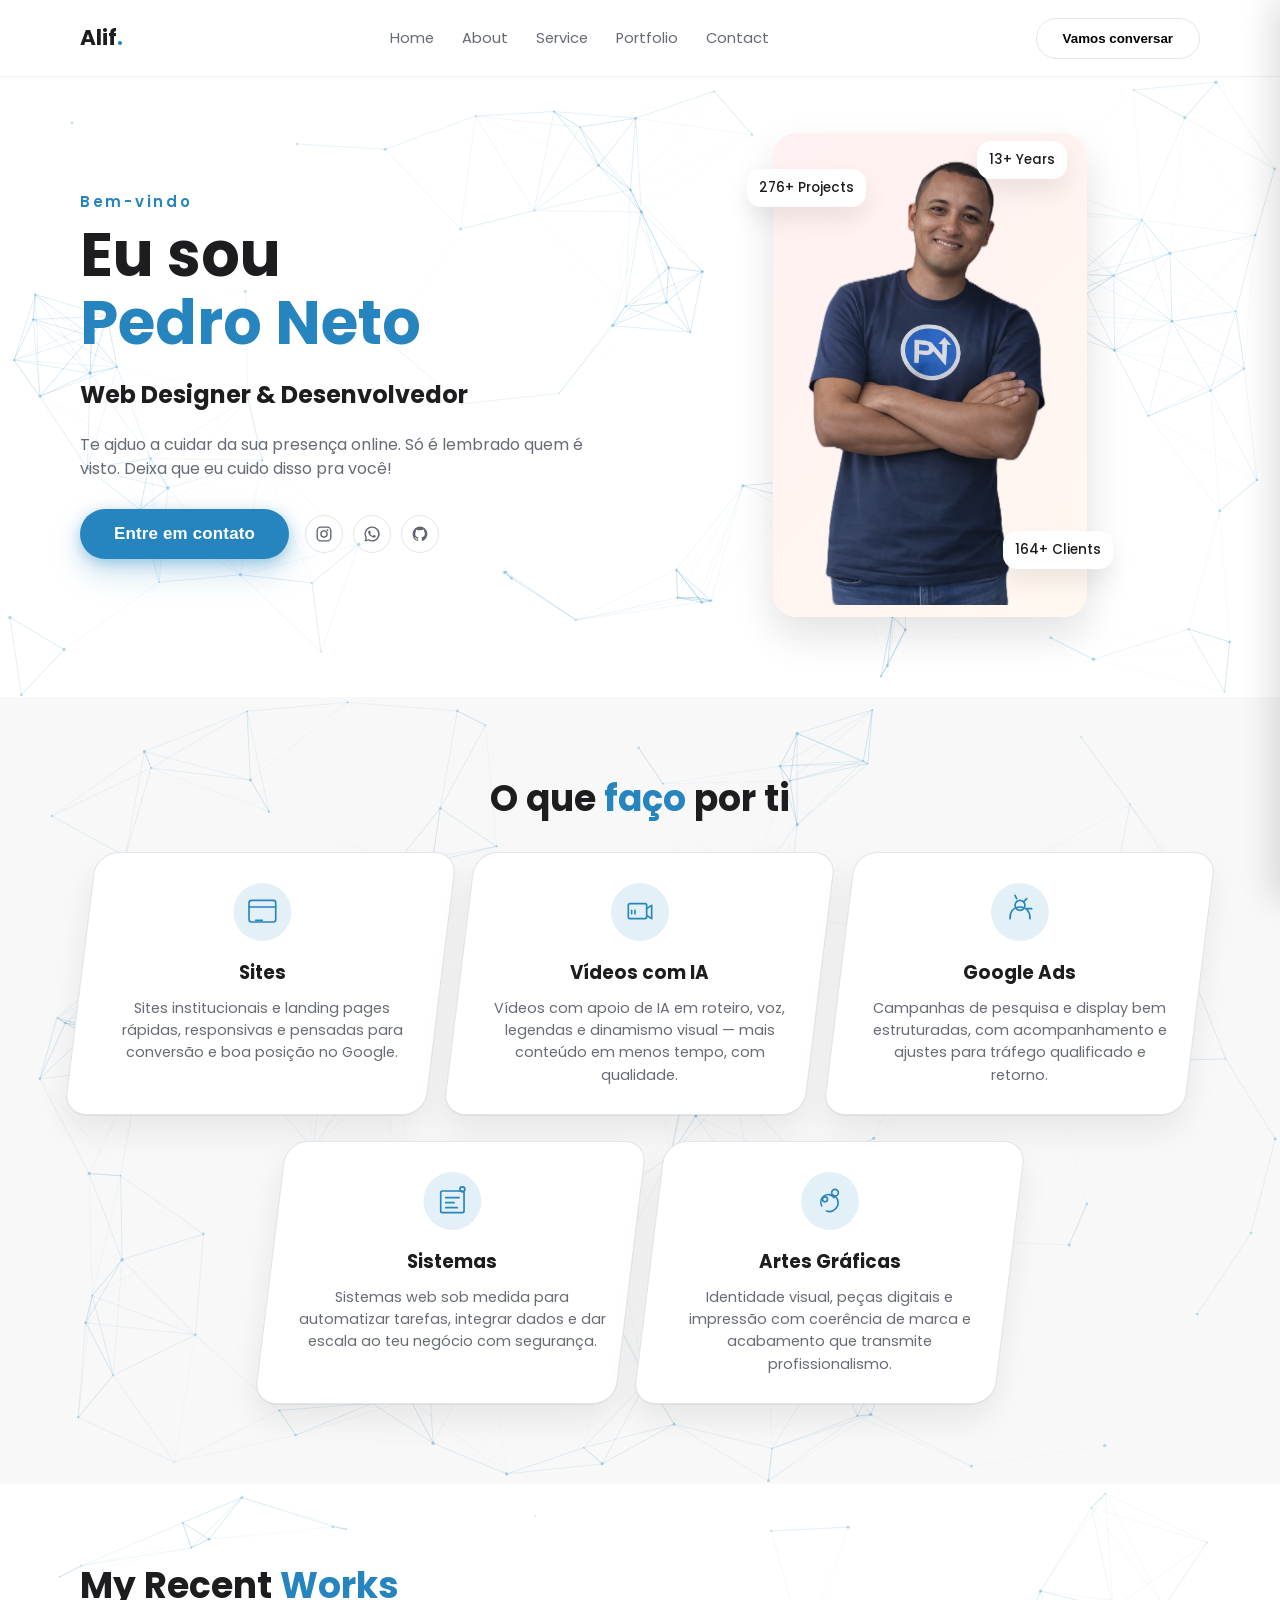
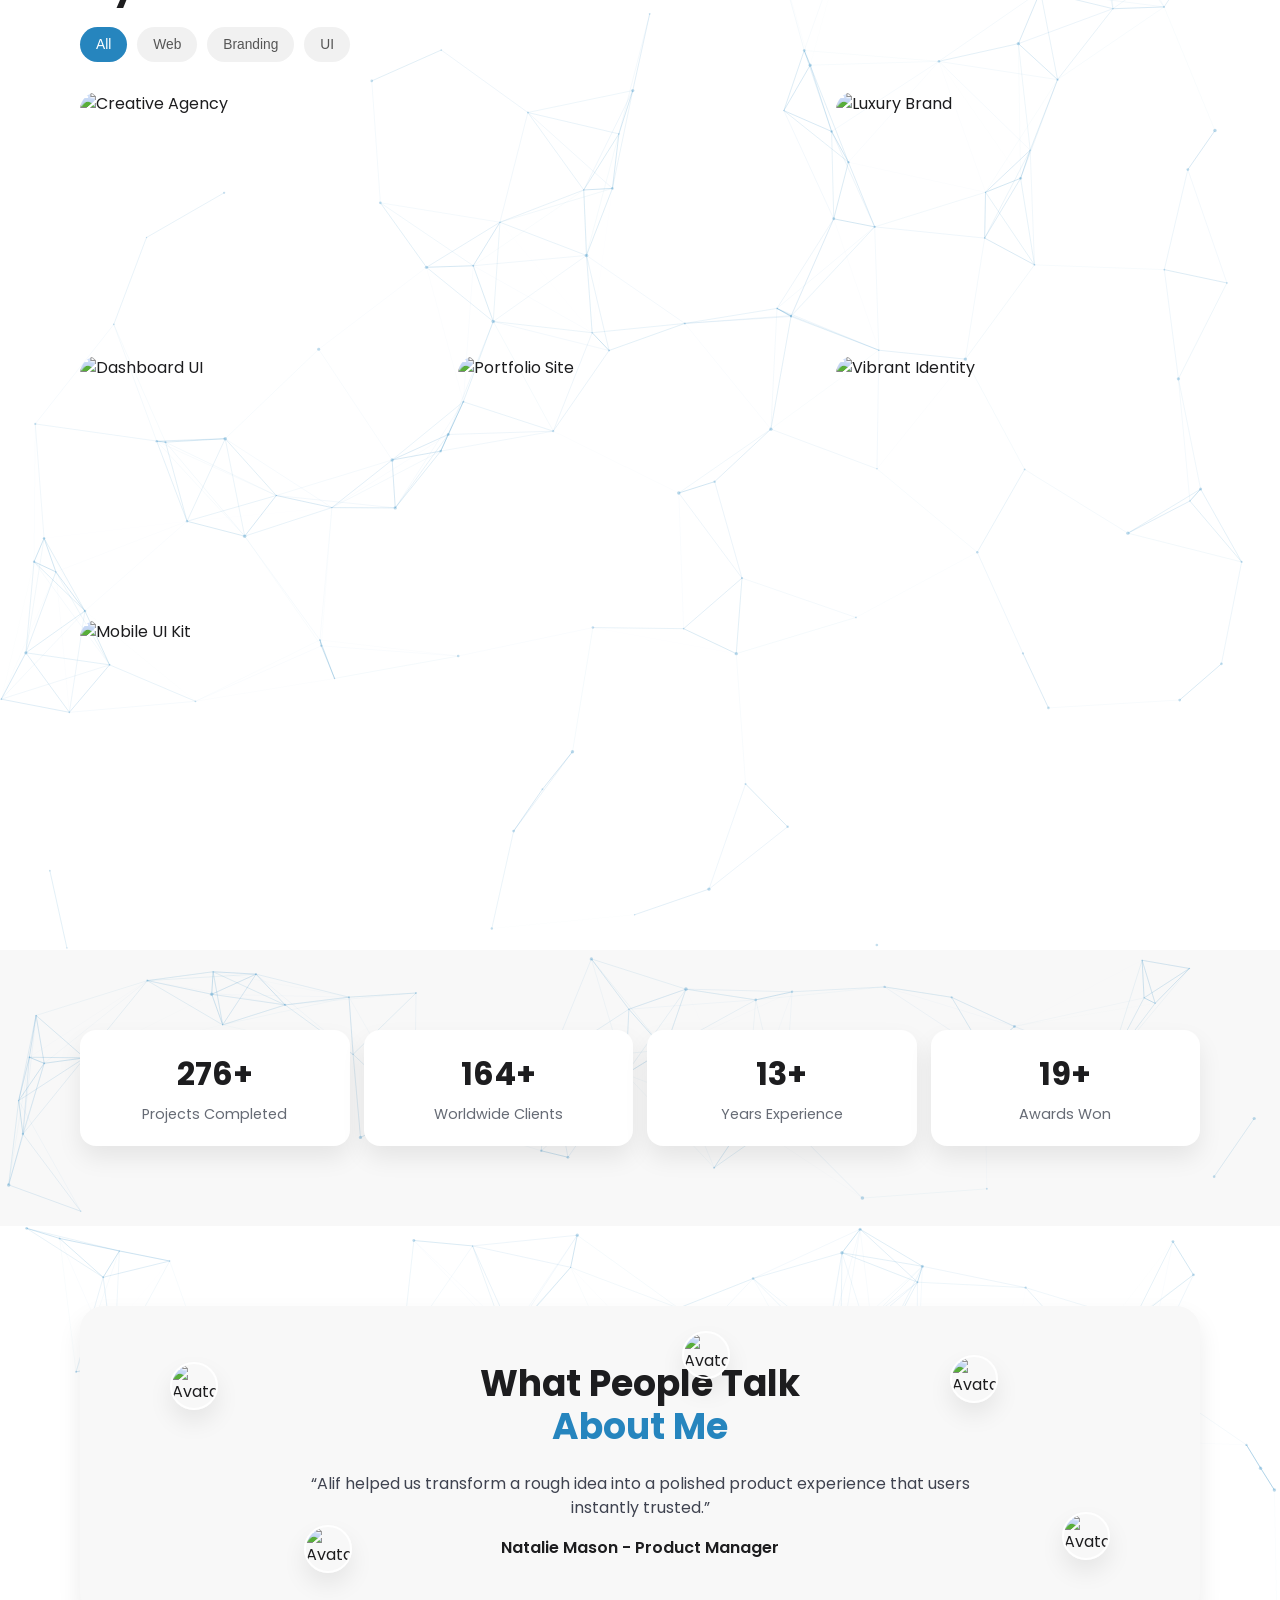
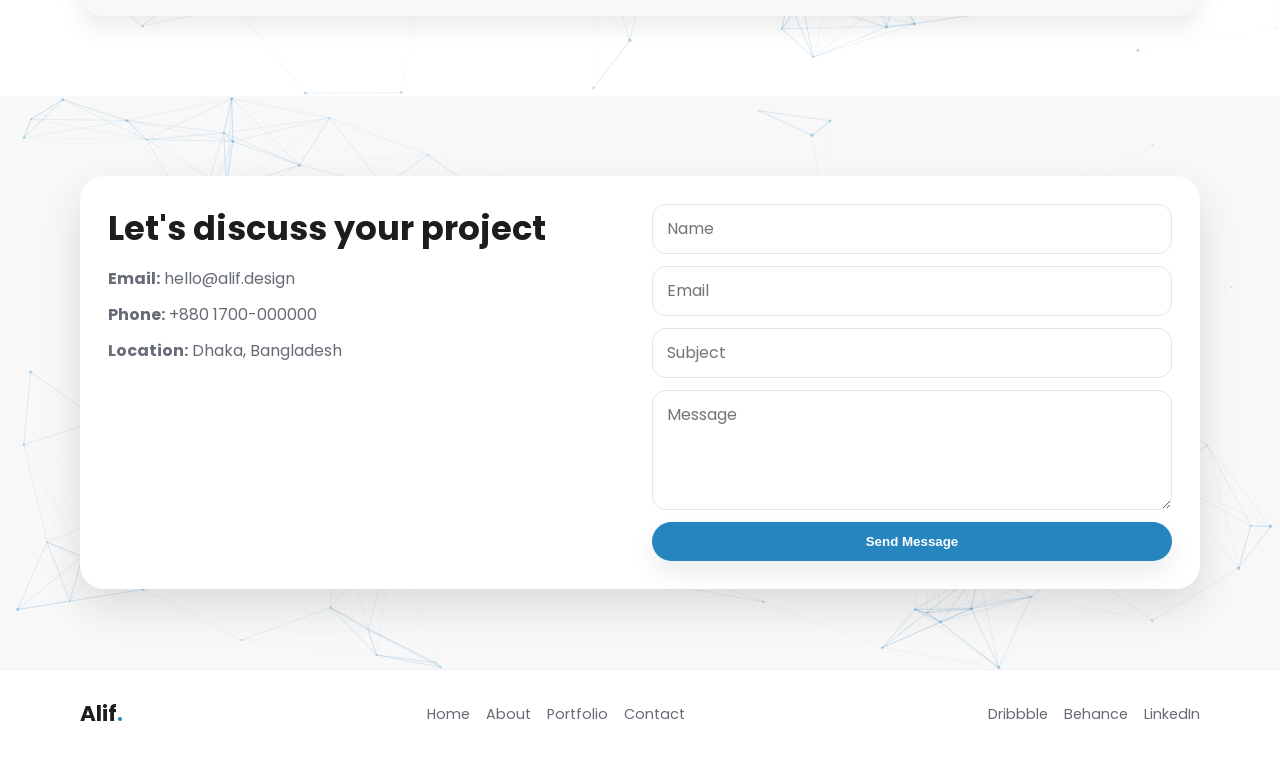
==== index.html @ 344c5dc2 "Add files via upload" ====
<!DOCTYPE html>
<html lang="en">
  <head>
    <meta charset="UTF-8" />
    <meta name="viewport" content="width=device-width, initial-scale=1.0" />
    <title>Alif Emu - Portfolio</title>
    <link rel="preconnect" href="https://fonts.googleapis.com" />
    <link rel="preconnect" href="https://fonts.gstatic.com" crossorigin />
    <link
      href="https://fonts.googleapis.com/css2?family=Poppins:wght@400;500;600;700&display=swap"
      rel="stylesheet"
    />
    <link rel="stylesheet" href="css/style.css" />
  </head>
  <body>
    <header class="header">
      <div class="container nav">
        <a class="logo" href="#">Alif<span>.</span></a>
        <nav class="menu">
          <a href="#home">Home</a>
          <a href="#about">About</a>
          <a href="#services">Service</a>
          <a href="#portfolio">Portfolio</a>
          <a href="#contact">Contact</a>
        </nav>
        <button class="menu-toggle" aria-label="Open menu" aria-expanded="false" aria-controls="mobile-menu">
          <span></span>
          <span></span>
          <span></span>
        </button>
        <button class="btn btn-outline desktop-cta">Vamos conversar</button>
      </div>
    </header>

    <div class="mobile-overlay" aria-hidden="true"></div>
    <aside id="mobile-menu" class="mobile-menu" aria-hidden="true">
      <button class="mobile-close" aria-label="Close menu">✕</button>
      <nav class="mobile-nav">
        <a href="#home">Home</a>
        <a href="#about">About</a>
        <a href="#services">Service</a>
        <a href="#portfolio">Portfolio</a>
        <a href="#contact">Contact</a>
      </nav>
      <button class="btn btn-outline mobile-menu-cta">Vamos conversar</button>
    </aside>

    <main>
      <section id="home" class="section hero reveal">
        <div class="container hero-grid">
          <div class="hero-content">
            <p class="eyebrow">Bem-vindo</p>
            <h1>Eu sou <span>Pedro Neto</span><br /></h1>
            <h2>Web Designer & Desenvolvedor</h2>
            <p class="hero-text">
            Te ajduo a cuidar da sua presença online. Só é lembrado quem é visto. Deixa que eu cuido disso pra você!
            </p>
            <div class="hero-actions">
              <button class="btn btn-primary">Entre em contato</button>
              <div class="social-links">
                <a class="social-link" href="#" aria-label="Instagram">
                  <svg viewBox="0 0 24 24" aria-hidden="true">
                    <path
                      d="M7.75 2h8.5A5.75 5.75 0 0 1 22 7.75v8.5A5.75 5.75 0 0 1 16.25 22h-8.5A5.75 5.75 0 0 1 2 16.25v-8.5A5.75 5.75 0 0 1 7.75 2Zm0 1.8A3.95 3.95 0 0 0 3.8 7.75v8.5a3.95 3.95 0 0 0 3.95 3.95h8.5a3.95 3.95 0 0 0 3.95-3.95v-8.5a3.95 3.95 0 0 0-3.95-3.95h-8.5Zm8.95 1.95a1.15 1.15 0 1 1 0 2.3 1.15 1.15 0 0 1 0-2.3ZM12 7a5 5 0 1 1 0 10 5 5 0 0 1 0-10Zm0 1.8a3.2 3.2 0 1 0 0 6.4 3.2 3.2 0 0 0 0-6.4Z"
                    />
                  </svg>
                </a>
                <a class="social-link" href="#" aria-label="WhatsApp">
                  <svg viewBox="0 0 24 24" aria-hidden="true">
                    <path
                      d="M12 2a9.94 9.94 0 0 0-8.64 14.9L2 22l5.26-1.38A10 10 0 1 0 12 2Zm0 18.2a8.2 8.2 0 0 1-4.18-1.14l-.3-.18-3.12.82.84-3.03-.2-.31A8.2 8.2 0 1 1 12 20.2Zm4.56-6.09c-.25-.13-1.48-.73-1.71-.81-.23-.08-.39-.12-.56.12-.17.25-.65.81-.79.98-.15.17-.29.19-.54.06-.25-.13-1.06-.39-2.01-1.25-.74-.66-1.24-1.48-1.39-1.73-.15-.25-.02-.39.11-.52.12-.12.25-.31.37-.46.12-.15.17-.25.25-.42.08-.17.04-.31-.02-.44-.06-.13-.56-1.35-.77-1.85-.2-.48-.41-.42-.56-.43h-.48c-.17 0-.44.06-.67.31-.23.25-.88.86-.88 2.1 0 1.23.9 2.43 1.03 2.6.13.17 1.76 2.69 4.26 3.77 2.51 1.08 2.51.72 2.97.68.46-.04 1.48-.6 1.69-1.18.21-.58.21-1.08.15-1.18-.06-.1-.23-.17-.48-.31Z"
                    />
                  </svg>
                </a>
                <a class="social-link" href="#" aria-label="GitHub">
                  <svg viewBox="0 0 24 24" aria-hidden="true">
                    <path
                      d="M12 2A10 10 0 0 0 8.84 21.49c.5.09.68-.21.68-.47v-1.66c-2.78.6-3.37-1.18-3.37-1.18-.46-1.15-1.11-1.45-1.11-1.45-.9-.62.07-.61.07-.61 1 .07 1.53 1.02 1.53 1.02.88 1.5 2.32 1.06 2.88.81.09-.63.35-1.06.63-1.3-2.22-.25-4.55-1.1-4.55-4.92 0-1.09.39-1.97 1.03-2.66-.1-.25-.45-1.27.1-2.64 0 0 .85-.27 2.79 1.01A9.8 9.8 0 0 1 12 6.8c.86 0 1.73.12 2.55.36 1.94-1.28 2.79-1.01 2.79-1.01.55 1.37.2 2.39.1 2.64.64.69 1.03 1.57 1.03 2.66 0 3.83-2.34 4.67-4.57 4.91.36.31.68.91.68 1.84v2.72c0 .26.18.56.69.47A10 10 0 0 0 12 2Z"
                    />
                  </svg>
                </a>
              </div>
            </div>
          </div>
          <div class="hero-image-wrap">
            <div class="hero-shape">
              <img
                src="img/pn.png"
                alt="Designer portrait"
              />
            </div>
            <div class="badge b1 float">276+ Projects</div>
            <div class="badge b2 float">13+ Years</div>
            <div class="badge b3 float">164+ Clients</div>
          </div>
        </div>
      </section>

      <section id="services" class="section reveal">
        <div class="container services-inner">
          <h2 class="section-title services-title">O que <span>faço</span> por ti</h2>
          <div class="services-grid">
            <article class="service-card">
              <div class="service-card-inner">
                <div class="service-icon" aria-hidden="true">
                  <svg viewBox="0 0 48 48" fill="none" stroke="currentColor" stroke-width="2" stroke-linecap="round" stroke-linejoin="round">
                    <rect x="8" y="10" width="32" height="26" rx="3" />
                    <path d="M8 18h32M16 34h8" />
                  </svg>
                </div>
                <h3>Sites</h3>
                <p>Sites institucionais e landing pages rápidas, responsivas e pensadas para conversão e boa posição no Google.</p>
              </div>
            </article>
            <article class="service-card">
              <div class="service-card-inner">
                <div class="service-icon" aria-hidden="true">
                  <svg viewBox="0 0 48 48" fill="none" stroke="currentColor" stroke-width="2" stroke-linecap="round" stroke-linejoin="round">
                    <rect x="10" y="14" width="22" height="18" rx="2" />
                    <path d="M32 20l6-4v16l-6-4M14 22v4M18 22v4" />
                  </svg>
                </div>
                <h3>Vídeos com IA</h3>
                <p>Vídeos com apoio de IA em roteiro, voz, legendas e dinamismo visual — mais conteúdo em menos tempo, com qualidade.</p>
              </div>
            </article>
            <article class="service-card">
              <div class="service-card-inner">
                <div class="service-icon" aria-hidden="true">
                  <svg viewBox="0 0 48 48" fill="none" stroke="currentColor" stroke-width="2" stroke-linecap="round" stroke-linejoin="round">
                    <path d="M12 32c0-8 4-14 12-14s12 6 12 14" />
                    <circle cx="24" cy="16" r="6" />
                    <path d="M28 12l4-4M20 8l-2-4M32 20h6" />
                  </svg>
                </div>
                <h3>Google Ads</h3>
                <p>Campanhas de pesquisa e display bem estruturadas, com acompanhamento e ajustes para tráfego qualificado e retorno.</p>
              </div>
            </article>
            <article class="service-card">
              <div class="service-card-inner">
                <div class="service-icon" aria-hidden="true">
                  <svg viewBox="0 0 48 48" fill="none" stroke="currentColor" stroke-width="2" stroke-linecap="round" stroke-linejoin="round">
                    <rect x="10" y="12" width="28" height="26" rx="2" />
                    <path d="M16 20h16M16 26h10M16 32h14" />
                    <circle cx="36" cy="10" r="3" />
                  </svg>
                </div>
                <h3>Sistemas</h3>
                <p>Sistemas web sob medida para automatizar tarefas, integrar dados e dar escala ao teu negócio com segurança.</p>
              </div>
            </article>
            <article class="service-card">
              <div class="service-card-inner">
                <div class="service-icon" aria-hidden="true">
                  <svg viewBox="0 0 48 48" fill="none" stroke="currentColor" stroke-width="2" stroke-linecap="round" stroke-linejoin="round">
                    <path d="M14 30c-2-4-1-9 3-12 4-3 9-2 12 2" />
                    <path d="M20 36c5 2 11-1 13-6s0-11-5-13" />
                    <circle cx="30" cy="14" r="4" />
                    <circle cx="18" cy="22" r="3" />
                  </svg>
                </div>
                <h3>Artes Gráficas</h3>
                <p>Identidade visual, peças digitais e impressão com coerência de marca e acabamento que transmite profissionalismo.</p>
              </div>
            </article>
          </div>
        </div>
      </section>

      <section id="portfolio" class="section reveal">
        <div class="container">
          <h2 class="section-title">My Recent <span>Works</span></h2>
          <div class="filters">
            <button class="filter-btn active" data-filter="all">All</button>
            <button class="filter-btn" data-filter="web">Web</button>
            <button class="filter-btn" data-filter="branding">Branding</button>
            <button class="filter-btn" data-filter="ui">UI</button>
          </div>
          <div class="portfolio-grid">
            <article class="work-item featured" data-category="web">
              <img src="https://images.unsplash.com/photo-1557683316-973673baf926?w=1200&q=80" alt="Creative Agency" />
              <div class="overlay">Creative Agency</div>
            </article>
            <article class="work-item" data-category="branding">
              <img src="https://images.unsplash.com/photo-1513151233558-d860c5398176?w=1200&q=80" alt="Luxury Brand" />
              <div class="overlay">Luxury Brand</div>
            </article>
            <article class="work-item" data-category="ui">
              <img src="https://images.unsplash.com/photo-1545239351-1141bd82e8a6?w=1200&q=80" alt="Dashboard UI" />
              <div class="overlay">Dashboard UI</div>
            </article>
            <article class="work-item" data-category="web">
              <img src="https://images.unsplash.com/photo-1465101046530-73398c7f28ca?w=1200&q=80" alt="Portfolio Site" />
              <div class="overlay">Portfolio Site</div>
            </article>
            <article class="work-item" data-category="branding">
              <img src="https://images.unsplash.com/photo-1579546929518-9e396f3cc809?w=1200&q=80" alt="Vibrant Identity" />
              <div class="overlay">Vibrant Identity</div>
            </article>
            <article class="work-item" data-category="ui">
              <img src="https://images.unsplash.com/photo-1558655146-d09347e92766?w=1200&q=80" alt="Mobile UI Kit" />
              <div class="overlay">Mobile UI Kit</div>
            </article>
          </div>
        </div>
      </section>

      <section class="section stats reveal">
        <div class="container stats-row">
          <div class="stat reveal stat-delay-1"><h3>276+</h3><p>Projects Completed</p></div>
          <div class="stat reveal stat-delay-2"><h3>164+</h3><p>Worldwide Clients</p></div>
          <div class="stat reveal stat-delay-3"><h3>13+</h3><p>Years Experience</p></div>
          <div class="stat reveal stat-delay-4"><h3>19+</h3><p>Awards Won</p></div>
        </div>
      </section>

      <section class="section testimonials reveal">
        <div class="container testimonial-wrap">
          <h2 class="section-title">What People Talk<br /><span>About Me</span></h2>
          <p class="quote">
            “Alif helped us transform a rough idea into a polished product experience that users
            instantly trusted.”
          </p>
          <p class="quote-author">Natalie Mason - Product Manager</p>
          <img class="avatar a1 float-slow" src="https://i.pravatar.cc/80?img=6" alt="Avatar" />
          <img class="avatar a2 float-fast" src="https://i.pravatar.cc/80?img=18" alt="Avatar" />
          <img class="avatar a3 float-mid" src="https://i.pravatar.cc/80?img=32" alt="Avatar" />
          <img class="avatar a4 float-slow" src="https://i.pravatar.cc/80?img=44" alt="Avatar" />
          <img class="avatar a5 float-fast" src="https://i.pravatar.cc/80?img=11" alt="Avatar" />
        </div>
      </section>

      <section id="contact" class="section contact reveal">
        <div class="container contact-box">
          <div class="contact-info">
            <h2>Let's discuss your project</h2>
            <p><strong>Email:</strong> hello@alif.design</p>
            <p><strong>Phone:</strong> +880 1700-000000</p>
            <p><strong>Location:</strong> Dhaka, Bangladesh</p>
          </div>
          <form class="contact-form">
            <input type="text" placeholder="Name" required />
            <input type="email" placeholder="Email" required />
            <input type="text" placeholder="Subject" required />
            <textarea placeholder="Message" required></textarea>
            <button class="btn btn-primary" type="submit">Send Message</button>
          </form>
        </div>
      </section>
    </main>

    <footer class="footer">
      <div class="container footer-row">
        <a class="logo" href="#">Alif<span>.</span></a>
        <div class="footer-links">
          <a href="#home">Home</a>
          <a href="#about">About</a>
          <a href="#portfolio">Portfolio</a>
          <a href="#contact">Contact</a>
        </div>
        <div class="socials">
          <a href="#">Dribbble</a>
          <a href="#">Behance</a>
          <a href="#">LinkedIn</a>
        </div>
      </div>
    </footer>

    <script src="js/script.js"></script>
  </body>
</html>
---- css/style.css ----
/* ===== Base ===== */
:root {
  --primary: #2685be;
  --bg: #ffffff;
  --bg-soft: #f8f8f8;
  --text: #1d1d1f;
  --muted: #666b75;
  --radius-lg: 24px;
  --radius-md: 16px;
  --shadow-lg: 0 18px 40px rgba(18, 18, 18, 0.12);
  --shadow-md: 0 12px 24px rgba(18, 18, 18, 0.08);
}

* {
  box-sizing: border-box;
}

body {
  margin: 0;
  font-family: "Poppins", sans-serif;
  background: var(--bg);
  color: var(--text);
  line-height: 1.5;
  overflow-x: hidden;
}

img {
  max-width: 100%;
  display: block;
}

a {
  color: inherit;
  text-decoration: none;
}

.container {
  width: min(1120px, 92%);
  margin: 0 auto;
}

.section {
  padding: 80px 0;
}

.section-title {
  margin: 0;
  font-size: clamp(1.75rem, 3vw, 2.25rem);
  line-height: 1.2;
}

.section-title span,
h1 span,
.logo span {
  color: var(--primary);
}

.btn {
  border: 0;
  border-radius: 999px;
  padding: 12px 26px;
  display: flex;
  flex-wrap: wrap;
  align-items: center;
  justify-content: center;
  font-weight: 600;
  cursor: pointer;
  transition: all 0.3s ease;
}

.btn-primary {
  background: var(--primary);
  color: #fff;
  box-shadow: var(--shadow-md);
}

.btn-primary:hover {
  transform: translateY(-2px) scale(1.02);
  filter: brightness(0.95);
}

.btn-outline {
  background: #fff;
  border: 1px solid #e5e5e5;
}

.btn-outline:hover {
  border-color: var(--primary);
  color: var(--primary);
}

button {
  position: relative;
  overflow: hidden;
  isolation: isolate;
}

button::after {
  content: "";
  position: absolute;
  top: -170%;
  left: -65%;
  width: 55%;
  height: 340%;
  background: linear-gradient(
    90deg,
    rgba(255, 255, 255, 0) 0%,
    rgba(255, 255, 255, 0.18) 35%,
    rgba(255, 255, 255, 0.65) 50%,
    rgba(255, 255, 255, 0.18) 65%,
    rgba(255, 255, 255, 0) 100%
  );
  transform: translateX(-260%) rotate(18deg);
  animation: glass-shine 2s ease-in-out infinite;
  pointer-events: none;
  z-index: 1;
}

button > * {
  position: relative;
  z-index: 2;
}

@keyframes glass-shine {
  0%,
  65%,
  100% {
    transform: translateX(-260%) rotate(18deg);
    opacity: 0;
  }
  12%,
  28% {
    transform: translateX(360%) rotate(18deg);
    opacity: 1;
  }
}

@media (prefers-reduced-motion: reduce) {
  button::after {
    animation: none;
  }
}

/* ===== Header ===== */
.header {
  position: sticky;
  top: 0;
  z-index: 50;
  background: rgba(255, 255, 255, 0.95);
  backdrop-filter: blur(8px);
  border-bottom: 1px solid #f0f0f0;
}

.nav {
  height: 76px;
  display: flex;
  align-items: center;
  justify-content: space-between;
  gap: 20px;
}

.logo {
  font-size: 1.35rem;
  font-weight: 700;
}

.menu {
  display: none;
  gap: 28px;
  color: var(--muted);
  font-size: 0.92rem;
}

.menu a:hover {
  color: var(--primary);
}

.menu-toggle {
  width: 42px;
  height: 42px;
  border: 1px solid #ececec;
  border-radius: 12px;
  background: #fff;
  display: none;
  align-items: center;
  justify-content: center;
  flex-direction: column;
  gap: 5px;
  cursor: pointer;
}

.menu-toggle span {
  width: 18px;
  height: 2px;
  background: #222;
  border-radius: 2px;
}

.mobile-overlay {
  position: fixed;
  inset: 0;
  background: rgba(17, 17, 17, 0.45);
  opacity: 0;
  visibility: hidden;
  transition: opacity 0.3s ease;
  z-index: 70;
  pointer-events: none;
}

.mobile-menu {
  position: fixed;
  top: 0;
  right: 0;
  width: min(320px, 84vw);
  height: 100vh;
  overflow-y: auto;
  overscroll-behavior: contain;
  -webkit-overflow-scrolling: touch;
  background: #fff;
  padding: 22px;
  transform: translateX(100%);
  transition: transform 0.3s ease;
  box-shadow: -10px 0 30px rgba(0, 0, 0, 0.12);
  z-index: 80;
  will-change: transform;
  pointer-events: none;
}

.mobile-close {
  border: 0;
  background: #f4f4f4;
  width: 34px;
  height: 34px;
  border-radius: 10px;
  cursor: pointer;
  font-size: 1rem;
}

.mobile-nav {
  margin-top: 24px;
  display: grid;
  gap: 14px;
}

.mobile-nav a {
  font-weight: 500;
  color: #3f4350;
  padding: 10px 4px;
  border-bottom: 1px solid #f1f1f1;
}

.mobile-menu-cta {
  margin-top: 20px;
  width: 100%;
}

body.menu-open {
  overflow: hidden;
}

body.menu-open .mobile-overlay {
  opacity: 1;
  visibility: visible;
  pointer-events: auto;
  cursor: pointer;
}

body.menu-open .mobile-menu {
  transform: translateX(0);
  pointer-events: auto;
  touch-action: pan-y;
}

/* ===== Sections + particle layer ===== */
main > .section {
  position: relative;
  overflow: hidden;
}

.section-particles {
  position: absolute;
  inset: 0;
  width: 100%;
  height: 100%;
  z-index: 0;
  pointer-events: none;
}

main .section > .container {
  position: relative;
  z-index: 1;
}

@media (prefers-reduced-motion: reduce) {
  .section-particles {
    display: none;
  }
}

/* ===== Hero ===== */
.hero {
  padding-top: 56px;
}

.hero-grid {
  display: grid;
  gap: 40px;
  align-items: center;
}

.eyebrow {
  margin: 0 0 8px;
  color: var(--primary);
  font-size: 15px;
  letter-spacing: 0.18em;
  font-weight: 600;
}

.hero-content h1 {
  margin: 0;
  font-size: clamp(2rem, 6vw, 3.8rem);
  line-height: 1.12;
}

.hero-content h1 span {
  white-space: nowrap;
}

.hero-text {
  margin: 20px 0 0;
  max-width: 560px;
  color: var(--muted);
}

.hero-actions {
  margin-top: 28px;
  display: flex;
  align-items: center;
  gap: 16px;
}

.hero-actions .btn-primary {
  padding: 15px 34px;
  font-size: 1.06rem;
  letter-spacing: 0.01em;
  box-shadow:
    0 4px 14px rgba(38, 133, 190, 0.35),
    0 14px 32px rgba(38, 133, 190, 0.22);
}

.hero-actions .btn-primary:hover {
  filter: brightness(1.02);
}

.social-links {
  display: inline-flex;
  align-items: center;
  gap: 10px;
}

.social-link {
  width: 38px;
  height: 38px;
  display: inline-flex;
  align-items: center;
  justify-content: center;
  border: 1px solid #e6e6e6;
  border-radius: 999px;
  color: #5f6470;
  transition: all 0.25s ease;
}

.social-link svg {
  width: 18px;
  height: 18px;
  fill: currentColor;
}

.social-link:hover {
  color: var(--primary);
  border-color: var(--primary);
  transform: translateY(-1px);
}

.hero-shape {
  border-radius: var(--radius-lg);
  background: linear-gradient(135deg, #fff0f1, #fff8f0);
  padding: 12px;
  box-shadow: var(--shadow-lg);
}

.hero-shape img {
  width: 100%;
  height: 460px;
  object-fit: cover;
  border-radius: 20px;
}

.hero-image-wrap {
  position: relative;
  max-width: 470px;
  margin-inline: auto;
}

.badge {
  position: absolute;
  background: #fff;
  border-radius: 14px;
  box-shadow: var(--shadow-md);
  padding: 9px 12px;
  font-size: 0.84rem;
  font-weight: 500;
}

.b1 {
  left: -26px;
  top: 36px;
}
.b2 {
  right: 20px;
  top: 8px;
}
.b3 {
  right: -26px;
  bottom: 48px;
}

/* ===== About ===== */
.two-col {
  display: grid;
  gap: 36px;
  align-items: center;
}

.about-image {
  background: var(--bg-soft);
  border-radius: var(--radius-lg);
  padding: 12px;
  box-shadow: var(--shadow-md);
}

.about-image img {
  border-radius: 20px;
  height: 400px;
  width: 100%;
  object-fit: cover;
}

.about-content h2 {
  font-size: clamp(1.7rem, 3vw, 2.5rem);
  line-height: 1.2;
  margin: 0;
}

.about-content p {
  margin: 16px 0 0;
  color: var(--muted);
  max-width: 560px;
}

.about-content .btn {
  margin-top: 28px;
}

/* ===== Services ===== */
#services {
  background: var(--bg-soft);
}

.services-inner {
  text-align: center;
}

.services-title {
  margin-inline: auto;
  max-width: 640px;
}

.services-grid {
  margin-top: 32px;
  display: grid;
  gap: 22px;
  grid-template-columns: 1fr;
}

@media (min-width: 560px) {
  .services-grid {
    grid-template-columns: repeat(2, 1fr);
  }
}

@media (min-width: 900px) {
  .services-grid {
    grid-template-columns: repeat(12, 1fr);
    gap: 26px 18px;
    align-items: stretch;
  }

  .service-card:nth-child(1) {
    grid-column: 1 / 5;
  }

  .service-card:nth-child(2) {
    grid-column: 5 / 9;
  }

  .service-card:nth-child(3) {
    grid-column: 9 / 13;
  }

  .service-card:nth-child(4) {
    grid-column: 3 / 7;
  }

  .service-card:nth-child(5) {
    grid-column: 7 / 11;
  }
}

.service-card {
  --skew: -7deg;
  border-radius: 22px;
  background: #fff;
  border: 1px solid #e2e5ea;
  box-shadow:
    0 1px 0 rgba(18, 18, 18, 0.05),
    0 16px 32px rgba(18, 18, 18, 0.07);
  transform: skewX(var(--skew));
  overflow: hidden;
  transition:
    background 0.35s ease,
    border-color 0.35s ease,
    box-shadow 0.35s ease,
    transform 0.35s ease;
}

.service-card-inner {
  transform: skewX(7deg);
  padding: 30px 26px 28px;
  text-align: center;
  display: flex;
  flex-direction: column;
  align-items: center;
}

.service-card:hover {
  background: var(--primary);
  border-color: var(--primary);
  box-shadow:
    0 6px 24px rgba(38, 133, 190, 0.45),
    0 20px 44px rgba(38, 133, 190, 0.18);
  transform: skewX(var(--skew)) translateY(-5px);
}

.service-card:hover,
.service-card:hover h3 {
  color: #fff;
}

.service-icon {
  display: flex;
  align-items: center;
  justify-content: center;
  flex-shrink: 0;
  width: 58px;
  height: 58px;
  border-radius: 50%;
  background: rgba(38, 133, 190, 0.12);
  color: var(--primary);
  transition:
    color 0.35s ease,
    background 0.35s ease;
}

.service-icon svg {
  width: 40px;
  height: 40px;
  transform-origin: center center;
}

.service-card:hover .service-icon {
  color: #fff;
  background: rgba(255, 255, 255, 0.22);
}

.service-card:hover .service-icon svg {
  animation: service-icon-hover 0.75s ease-in-out infinite;
}

@media (max-width: 899px) {
  .service-card.service-card--icon-active .service-icon svg {
    animation: service-icon-hover 0.75s ease-in-out infinite;
  }
}

@keyframes service-icon-hover {
  0%,
  100% {
    transform: translateY(0) rotate(0deg) scale(1);
  }
  35% {
    transform: translateY(-5px) rotate(-6deg) scale(1.08);
  }
  70% {
    transform: translateY(-2px) rotate(6deg) scale(1.04);
  }
}

.service-card h3 {
  margin: 18px 0 0;
  font-size: 1.15rem;
  color: var(--text);
  transition: color 0.35s ease;
}

.service-card p {
  margin: 10px 0 0;
  max-width: 38ch;
  color: var(--muted);
  font-size: 0.9rem;
  line-height: 1.55;
  transition: color 0.35s ease;
}

.service-card:hover p {
  color: rgba(255, 255, 255, 0.92);
}

@media (max-width: 559px) {
  .service-card {
    --skew: -5deg;
  }

  .service-card-inner {
    transform: skewX(5deg);
  }

  .service-card:hover {
    transform: skewX(-5deg) translateY(-4px);
  }
}

@media (prefers-reduced-motion: reduce) {
  .service-card:hover .service-icon svg,
  .service-card.service-card--icon-active .service-icon svg {
    animation: none;
  }

  .service-card:hover {
    transform: skewX(var(--skew));
  }

  .service-card {
    --skew: -5deg;
  }

  .service-card-inner {
    transform: skewX(5deg);
  }
}

/* ===== Portfolio ===== */
.filters {
  margin-top: 20px;
  display: flex;
  flex-wrap: wrap;
  gap: 10px;
}

.filter-btn {
  border: 0;
  border-radius: 999px;
  background: #f1f1f1;
  color: #555;
  padding: 10px 16px;
  font-size: 0.86rem;
  cursor: pointer;
  transition: all 0.25s ease;
}

.filter-btn.active {
  background: var(--primary);
  color: #fff;
}

.portfolio-grid {
  margin-top: 30px;
  display: grid;
  grid-template-columns: 1fr;
  gap: 14px;
}

.work-item {
  position: relative;
  overflow: hidden;
  border-radius: 18px;
}

.work-item img {
  width: 100%;
  height: 250px;
  object-fit: cover;
  transition: transform 0.45s ease;
}

.work-item .overlay {
  position: absolute;
  left: 14px;
  right: 14px;
  bottom: 14px;
  border-radius: 12px;
  padding: 10px 12px;
  background: rgba(255, 255, 255, 0.95);
  font-size: 0.9rem;
  font-weight: 600;
  opacity: 0;
  transform: translateY(10px);
  transition: all 0.3s ease;
}

.work-item:hover img {
  transform: scale(1.08);
}

.work-item:hover .overlay {
  opacity: 1;
  transform: translateY(0);
}

.work-item.hidden {
  display: none;
}

/* ===== Stats ===== */
.stats {
  background: var(--bg-soft);
}

.stats-row {
  display: grid;
  gap: 14px;
}

.stat {
  text-align: center;
  background: #fff;
  border-radius: var(--radius-md);
  padding: 20px;
  box-shadow: var(--shadow-md);
}

.stat h3 {
  margin: 0;
  font-size: 2rem;
}

.stat p {
  margin: 6px 0 0;
  color: var(--muted);
  font-size: 0.9rem;
}

/* ===== Testimonials ===== */
.testimonial-wrap {
  background: var(--bg-soft);
  border-radius: var(--radius-lg);
  padding: 56px 28px;
  position: relative;
  text-align: center;
  overflow: hidden;
  box-shadow: var(--shadow-md);
}

.quote {
  margin: 24px auto 0;
  max-width: 720px;
  color: #3f4350;
}

.quote-author {
  margin: 16px 0 0;
  font-weight: 600;
}

.avatar {
  position: absolute;
  width: 48px;
  height: 48px;
  border-radius: 999px;
  border: 2px solid #fff;
  box-shadow: var(--shadow-md);
}

.a1 {
  left: 8%;
  top: 18%;
}
.a2 {
  left: 20%;
  bottom: 14%;
}
.a3 {
  right: 18%;
  top: 16%;
}
.a4 {
  right: 8%;
  bottom: 18%;
}
.a5 {
  right: 42%;
  top: 8%;
}

.float,
.float-slow,
.float-mid,
.float-fast {
  animation-name: floating;
  animation-timing-function: ease-in-out;
  animation-iteration-count: infinite;
}

.float {
  animation-duration: 4s;
}

.float-slow {
  animation-duration: 6s;
}

.float-mid {
  animation-duration: 4.5s;
}

.float-fast {
  animation-duration: 3.2s;
}

@keyframes floating {
  0%,
  100% {
    transform: translateY(-8px);
  }
  50% {
    transform: translateY(8px);
  }
}

/* ===== Contact ===== */
.contact {
  background: var(--bg-soft);
}

.contact-box {
  background: #fff;
  border-radius: var(--radius-lg);
  box-shadow: var(--shadow-lg);
  padding: 28px;
  display: grid;
  gap: 24px;
}

.contact-info h2 {
  margin: 0;
  font-size: clamp(1.6rem, 3vw, 2.1rem);
}

.contact-info p {
  margin: 12px 0 0;
  color: var(--muted);
}

.contact-form {
  display: grid;
  gap: 12px;
}

.contact-form input,
.contact-form textarea {
  border: 1px solid #e5e5e5;
  border-radius: 14px;
  padding: 12px 14px;
  font: inherit;
  outline: none;
  transition: border-color 0.25s ease, box-shadow 0.25s ease;
}

.contact-form textarea {
  min-height: 120px;
  resize: vertical;
}

.contact-form input:focus,
.contact-form textarea:focus {
  border-color: var(--primary);
  box-shadow: 0 0 0 3px rgba(255, 90, 95, 0.15);
}

/* ===== Footer ===== */
.footer {
  border-top: 1px solid #f1f1f1;
  padding: 28px 0;
}

.footer-row {
  display: grid;
  gap: 14px;
  text-align: center;
}

.footer-links,
.socials {
  display: flex;
  justify-content: center;
  flex-wrap: wrap;
  gap: 16px;
  color: var(--muted);
  font-size: 0.9rem;
}

.footer a:hover {
  color: var(--primary);
}

/* ===== Scroll Reveal ===== */
.reveal {
  opacity: 0;
  transform: translateY(40px);
  transition: opacity 0.7s ease, transform 0.7s ease;
}

.reveal.is-visible {
  opacity: 1;
  transform: translateY(0);
}

.stat-delay-1 {
  transition-delay: 0.1s;
}
.stat-delay-2 {
  transition-delay: 0.2s;
}
.stat-delay-3 {
  transition-delay: 0.3s;
}
.stat-delay-4 {
  transition-delay: 0.4s;
}

/* ===== Responsive ===== */
@media (min-width: 760px) {
  .hero-grid,
  .two-col,
  .contact-box {
    grid-template-columns: 1fr 1fr;
  }

  .portfolio-grid {
    grid-template-columns: repeat(3, 1fr);
  }

  .work-item.featured {
    grid-column: span 2;
  }

  .stats-row {
    grid-template-columns: repeat(4, 1fr);
  }

  .menu {
    display: flex;
  }

  .footer-row {
    grid-template-columns: auto 1fr auto;
    align-items: center;
    text-align: left;
  }

  .footer-links {
    justify-content: center;
  }
}

@media (max-width: 759px) {
  .menu,
  .avatar {
    display: none;
  }

  .menu-toggle {
    display: inline-flex;
  }

  .header .btn-outline {
    padding: 10px 16px;
    font-size: 0.84rem;
  }

  .desktop-cta {
    display: none;
  }

  .nav {
    gap: 10px;
  }

  .section {
    padding: 64px 0;
  }
}
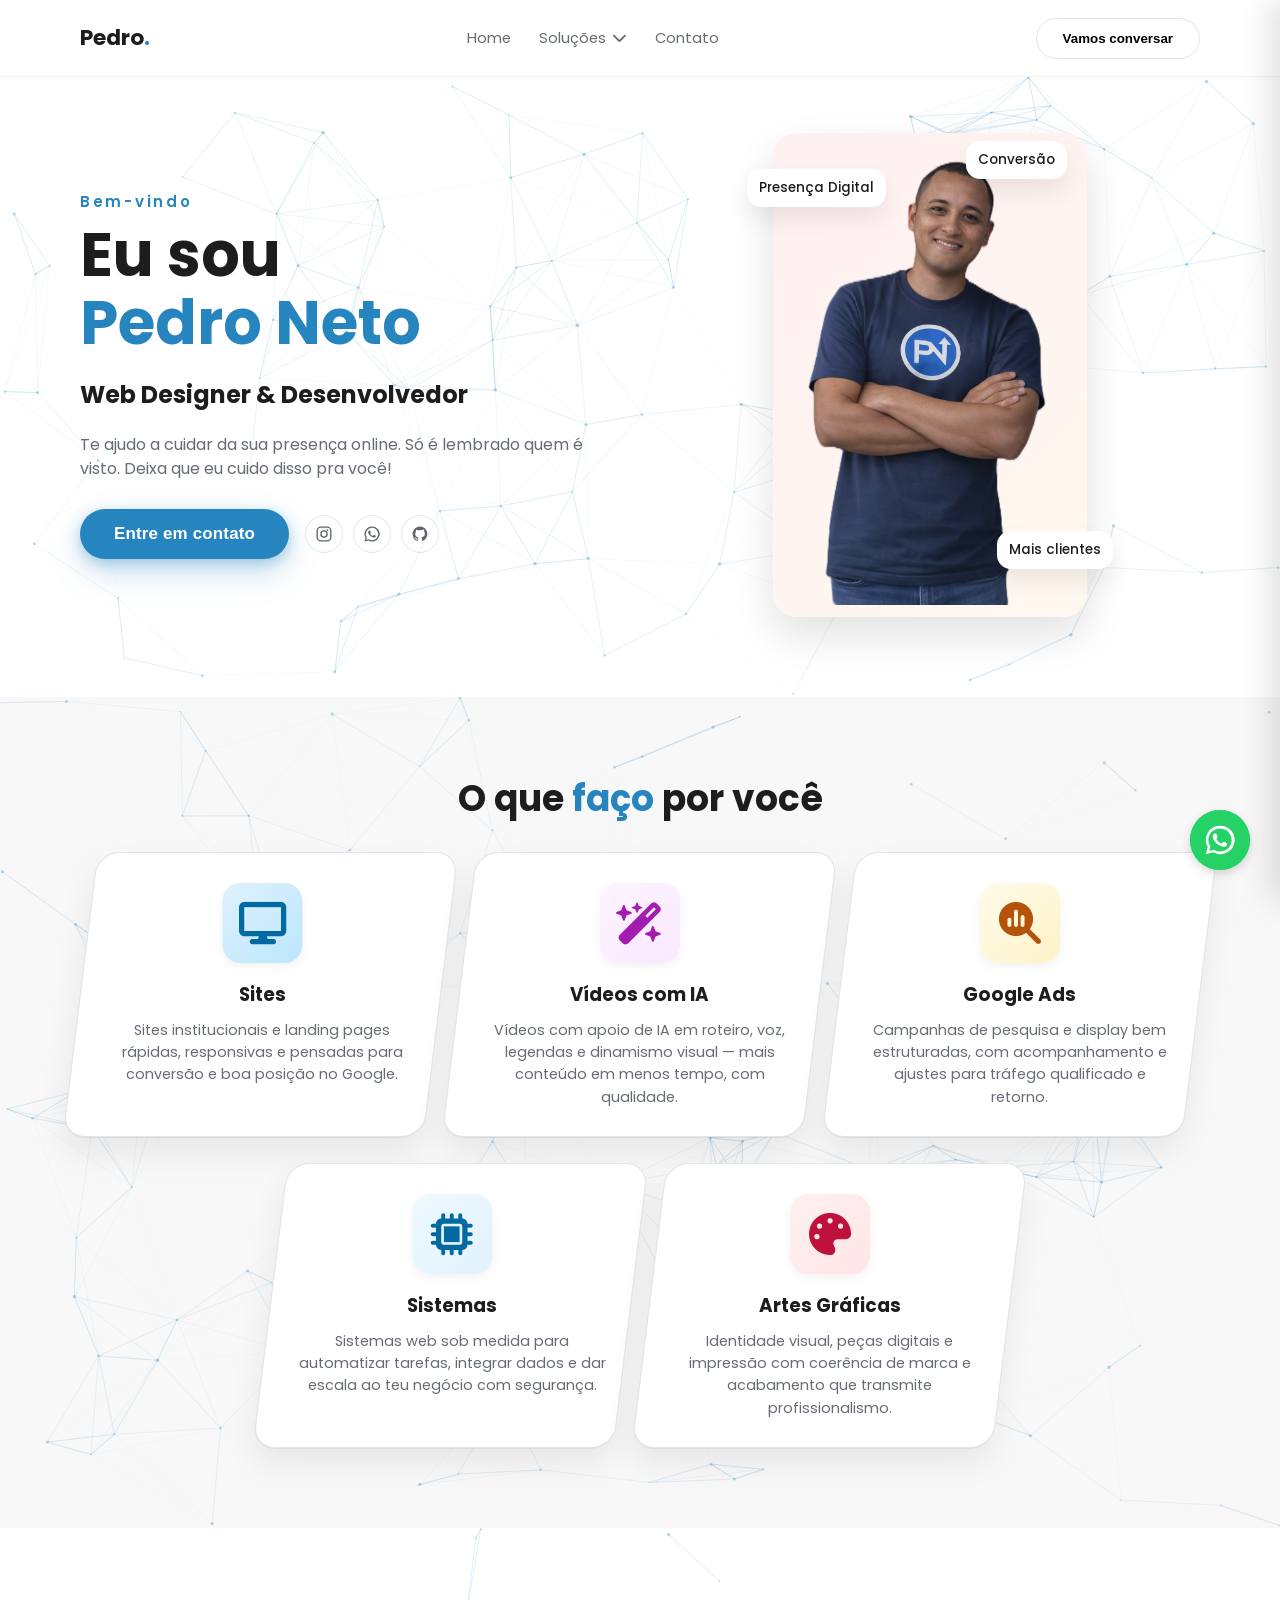
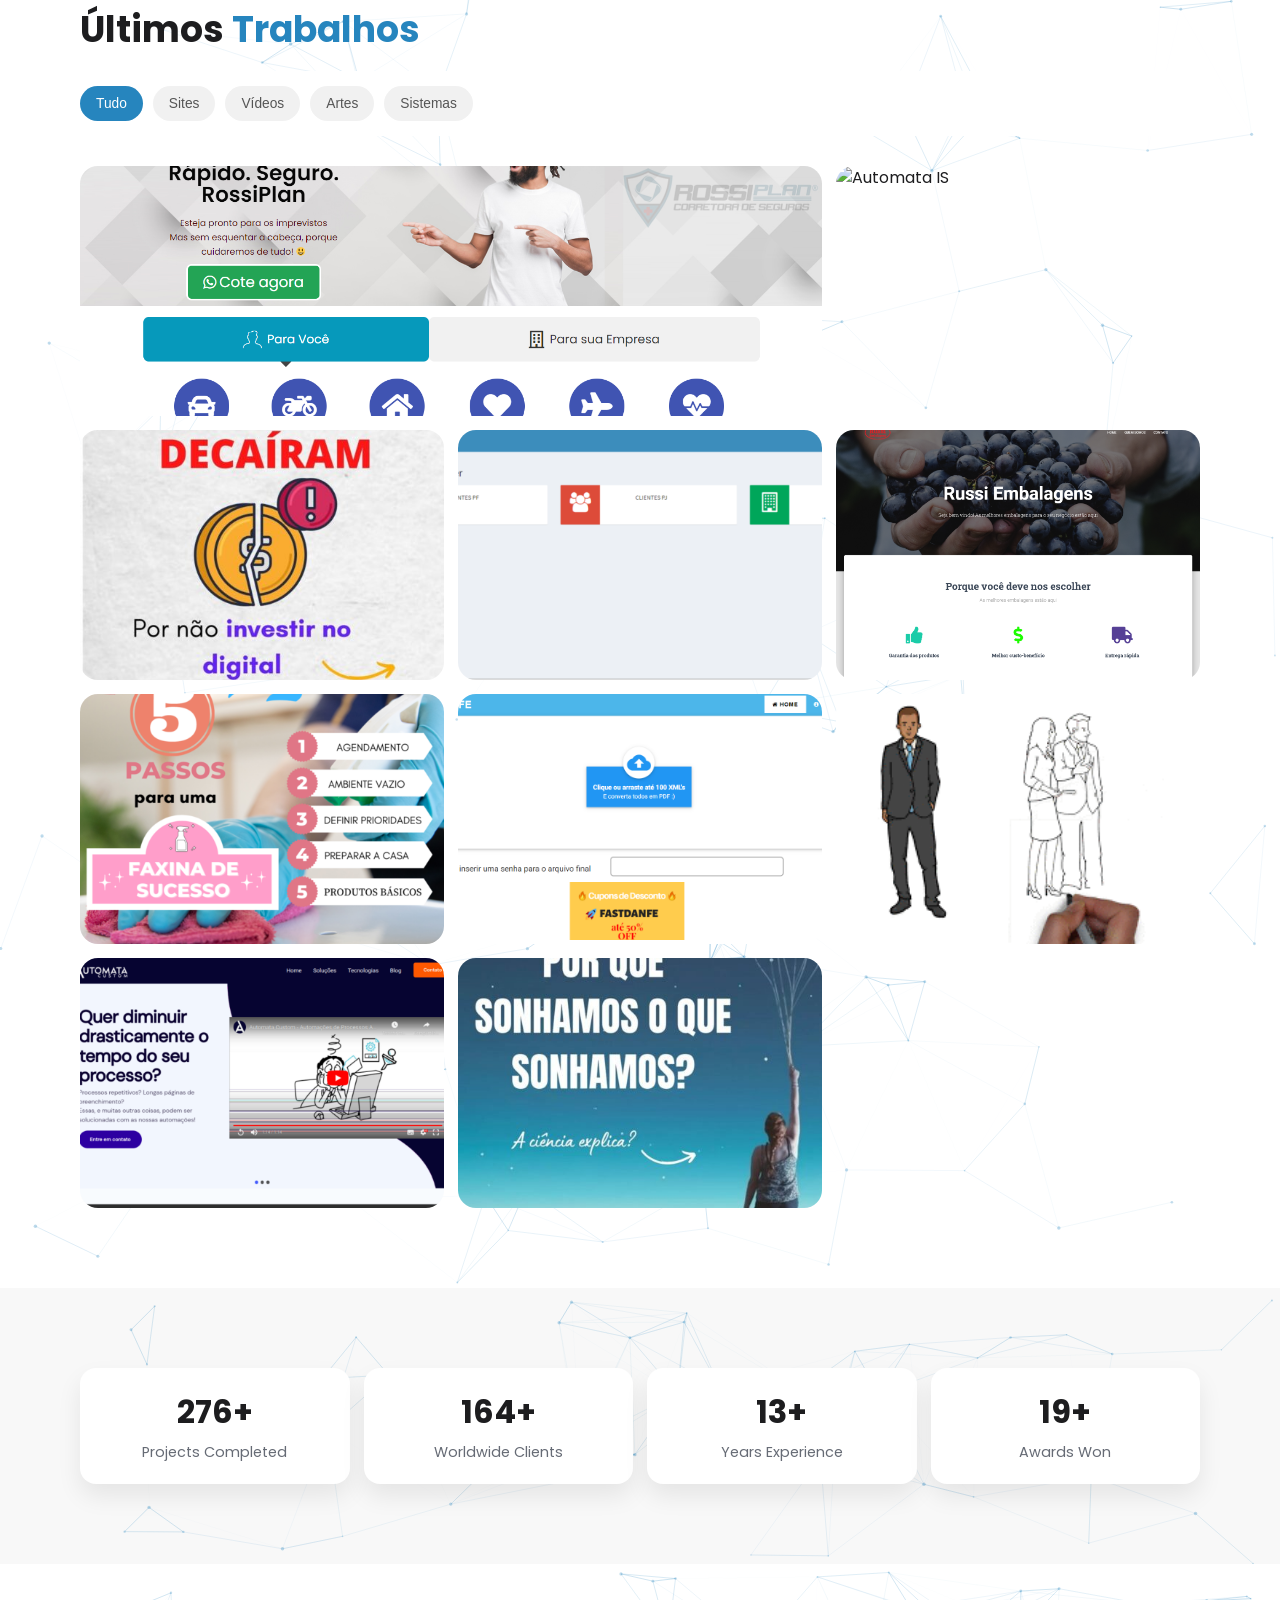
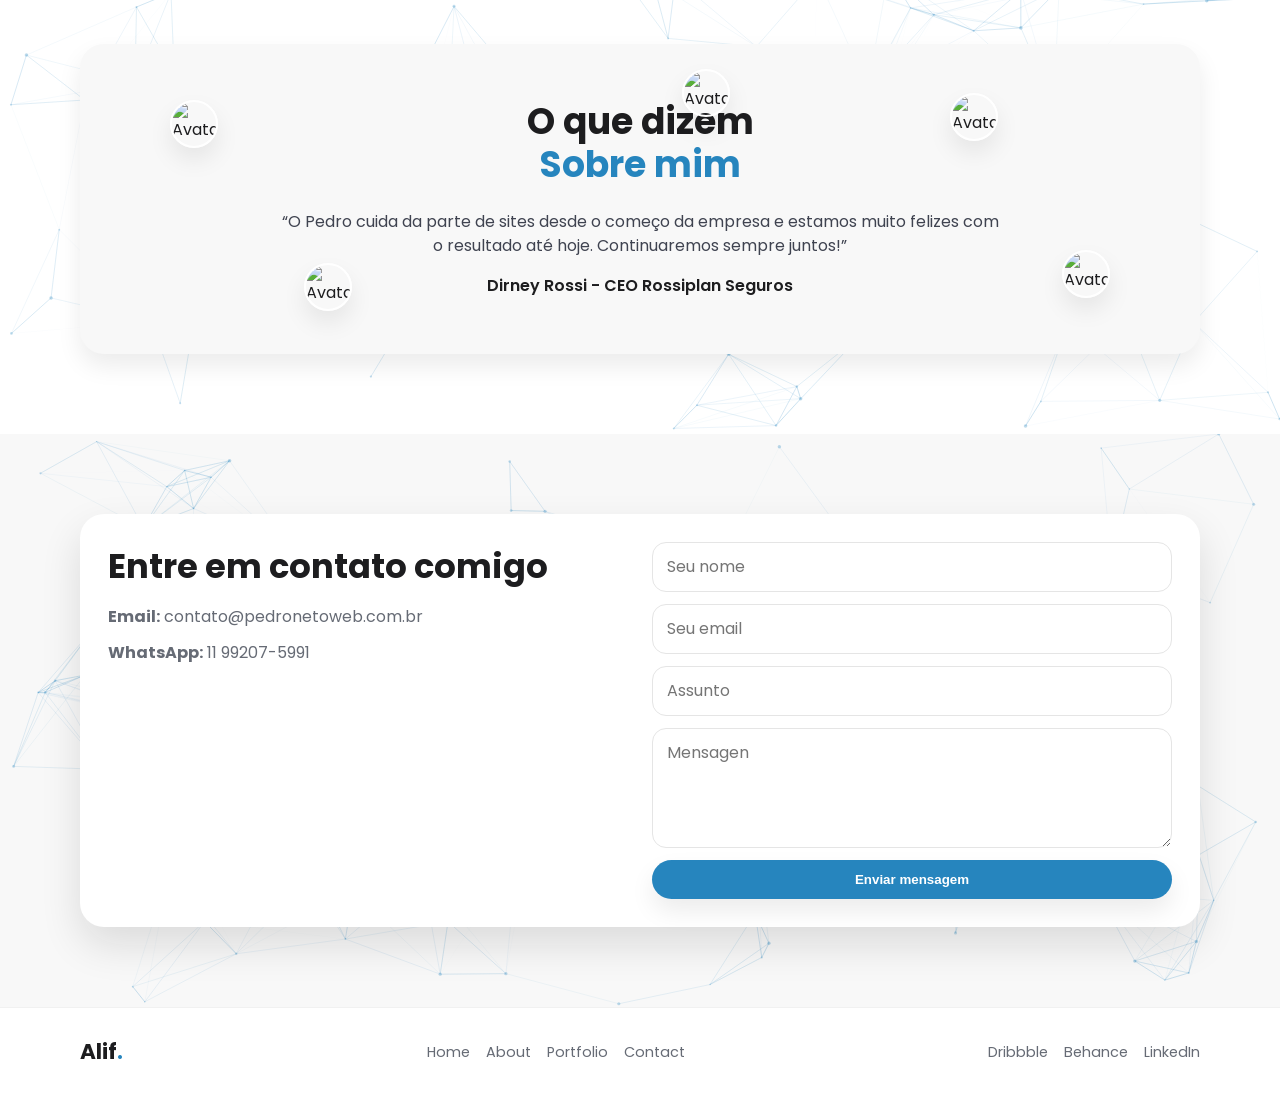
==== commit 2edabc77: "Add files via upload" ====
--- a/index.html
+++ b/index.html
@@ -1,272 +1,400 @@
 <!DOCTYPE html>
 <html lang="en">
-  <head>
-    <meta charset="UTF-8" />
-    <meta name="viewport" content="width=device-width, initial-scale=1.0" />
-    <title>Alif Emu - Portfolio</title>
-    <link rel="preconnect" href="https://fonts.googleapis.com" />
-    <link rel="preconnect" href="https://fonts.gstatic.com" crossorigin />
-    <link
-      href="https://fonts.googleapis.com/css2?family=Poppins:wght@400;500;600;700&display=swap"
-      rel="stylesheet"
-    />
-    <link rel="stylesheet" href="css/style.css" />
-  </head>
-  <body>
-    <header class="header">
-      <div class="container nav">
-        <a class="logo" href="#">Alif<span>.</span></a>
-        <nav class="menu">
-          <a href="#home">Home</a>
-          <a href="#about">About</a>
-          <a href="#services">Service</a>
-          <a href="#portfolio">Portfolio</a>
-          <a href="#contact">Contact</a>
-        </nav>
-        <button class="menu-toggle" aria-label="Open menu" aria-expanded="false" aria-controls="mobile-menu">
-          <span></span>
-          <span></span>
-          <span></span>
-        </button>
-        <button class="btn btn-outline desktop-cta">Vamos conversar</button>
-      </div>
-    </header>
-
-    <div class="mobile-overlay" aria-hidden="true"></div>
-    <aside id="mobile-menu" class="mobile-menu" aria-hidden="true">
-      <button class="mobile-close" aria-label="Close menu">✕</button>
-      <nav class="mobile-nav">
+
+<head>
+  <meta charset="UTF-8" />
+  <meta name="viewport" content="width=device-width, initial-scale=1.0" />
+  <title>Pedro Neto | Web Designer & Desenvolvedor</title>
+  <link rel="preconnect" href="https://fonts.googleapis.com" />
+  <link rel="preconnect" href="https://fonts.gstatic.com" crossorigin />
+  <link href="https://fonts.googleapis.com/css2?family=Poppins:wght@400;500;600;700&display=swap" rel="stylesheet" />
+  <link rel="stylesheet" href="https://cdnjs.cloudflare.com/ajax/libs/font-awesome/6.4.0/css/all.min.css" />
+  <link rel="stylesheet" href="css/style.css" />
+</head>
+
+<body>
+  <header class="header">
+    <div class="container nav">
+      <a class="logo" href="#">Pedro<span>.</span></a>
+      <nav class="menu">
+        <a href="#home">Home</a>
+        <div class="menu-item-has-children">
+          <a href="#solucoes" aria-haspopup="true" aria-expanded="false" class="menu-trigger">Soluções <i
+              class="fa-solid fa-chevron-down"></i></a>
+          <div class="mega-menu">
+            <div class="mega-menu-container">
+
+              <div class="mega-column">
+                <h4 class="mega-title">Atrair Clientes</h4>
+                <a href="#google-ads" class="mega-link">
+                  <div class="mega-icon"><i class="fa-solid fa-bullhorn"></i></div>
+                  <div class="mega-text">
+                    <span class="mega-name">Google Ads</span>
+                    <span class="mega-desc">Gestão de tráfego pago e campanhas para gerar leads e vendas</span>
+                  </div>
+                </a>
+              </div>
+
+              <div class="mega-column">
+                <h4 class="mega-title">Ter Presença Online</h4>
+                <a href="#sites" class="mega-link">
+                  <div class="mega-icon"><i class="fa-solid fa-laptop-code"></i></div>
+                  <div class="mega-text">
+                    <span class="mega-name">Sites</span>
+                    <span class="mega-desc">Criação de sites profissionais, rápidos e responsivos</span>
+                  </div>
+                </a>
+              </div>
+
+              <div class="mega-column">
+                <h4 class="mega-title">Criar Conteúdo</h4>
+                <a href="#videos" class="mega-link">
+                  <div class="mega-icon"><i class="fa-solid fa-video"></i></div>
+                  <div class="mega-text">
+                    <span class="mega-name">Vídeos</span>
+                    <span class="mega-desc">Produção e edição de vídeos para atrair e engajar</span>
+                  </div>
+                </a>
+                <a href="#artes" class="mega-link">
+                  <div class="mega-icon"><i class="fa-solid fa-pen-nib"></i></div>
+                  <div class="mega-text">
+                    <span class="mega-name">Artes Gráficas</span>
+                    <span class="mega-desc">Design para redes sociais e identidade visual</span>
+                  </div>
+                </a>
+              </div>
+
+              <div class="mega-column">
+                <h4 class="mega-title">Escalar o Negócio</h4>
+                <a href="#sistemas" class="mega-link">
+                  <div class="mega-icon"><i class="fa-solid fa-cogs"></i></div>
+                  <div class="mega-text">
+                    <span class="mega-name">Sistemas</span>
+                    <span class="mega-desc">Desenvolvimento de sistemas para otimizar processos</span>
+                  </div>
+                </a>
+              </div>
+
+            </div>
+          </div>
+        </div>
+        <a href="#contato">Contato</a>
+      </nav>
+      <button class="menu-toggle" aria-label="Open menu" aria-expanded="false" aria-controls="mobile-menu">
+        <span></span>
+        <span></span>
+        <span></span>
+      </button>
+      <button class="btn btn-outline desktop-cta">Vamos conversar</button>
+    </div>
+  </header>
+
+  <div class="mobile-overlay" aria-hidden="true"></div>
+  <aside id="mobile-menu" class="mobile-menu" aria-hidden="true">
+    <button class="mobile-close" aria-label="Close menu">✕</button>
+    <nav class="mobile-nav">
+      <a href="#home">Home</a>
+      <div class="mobile-menu-item-has-children">
+        <button class="mobile-menu-trigger" aria-expanded="false" aria-controls="mobile-mega-menu">Soluções <i
+            class="fa-solid fa-chevron-down"></i></button>
+        <div class="mobile-mega-menu" id="mobile-mega-menu">
+
+          <div class="mobile-mega-column">
+            <h4 class="mobile-mega-title">Atrair Clientes</h4>
+            <a href="#google-ads" class="mobile-mega-link">
+              <div class="mega-icon"><i class="fa-solid fa-bullhorn"></i></div>
+              <div class="mega-text">
+                <span class="mega-name">Google Ads</span>
+                <span class="mega-desc">Gestão de tráfego pago e campanhas para gerar leads e vendas</span>
+              </div>
+            </a>
+          </div>
+
+          <div class="mobile-mega-column">
+            <h4 class="mobile-mega-title">Ter Presença Online</h4>
+            <a href="#sites" class="mobile-mega-link">
+              <div class="mega-icon"><i class="fa-solid fa-laptop-code"></i></div>
+              <div class="mega-text">
+                <span class="mega-name">Sites</span>
+                <span class="mega-desc">Criação de sites profissionais, rápidos e responsivos</span>
+              </div>
+            </a>
+          </div>
+
+          <div class="mobile-mega-column">
+            <h4 class="mobile-mega-title">Criar Conteúdo</h4>
+            <a href="#videos" class="mobile-mega-link">
+              <div class="mega-icon"><i class="fa-solid fa-video"></i></div>
+              <div class="mega-text">
+                <span class="mega-name">Vídeos</span>
+                <span class="mega-desc">Produção e edição de vídeos para atrair e engajar</span>
+              </div>
+            </a>
+            <a href="#artes" class="mobile-mega-link">
+              <div class="mega-icon"><i class="fa-solid fa-pen-nib"></i></div>
+              <div class="mega-text">
+                <span class="mega-name">Artes Gráficas</span>
+                <span class="mega-desc">Design para redes sociais e identidade visual</span>
+              </div>
+            </a>
+          </div>
+
+          <div class="mobile-mega-column">
+            <h4 class="mobile-mega-title">Escalar o Negócio</h4>
+            <a href="#sistemas" class="mobile-mega-link">
+              <div class="mega-icon"><i class="fa-solid fa-cogs"></i></div>
+              <div class="mega-text">
+                <span class="mega-name">Sistemas</span>
+                <span class="mega-desc">Desenvolvimento de sistemas para otimizar processos</span>
+              </div>
+            </a>
+          </div>
+
+        </div>
+      </div>
+      <a href="#contato">Contato</a>
+    </nav>
+    <button class="btn btn-outline mobile-menu-cta">Vamos conversar</button>
+  </aside>
+
+  <main>
+    <section id="home" class="section hero reveal">
+      <div class="container hero-grid">
+        <div class="hero-content">
+          <p class="eyebrow">Bem-vindo</p>
+          <h1>Eu sou <span>Pedro Neto</span><br /></h1>
+          <h2>Web Designer & Desenvolvedor</h2>
+          <p class="hero-text">
+            Te ajudo a cuidar da sua presença online. Só é lembrado quem é visto. Deixa que eu cuido disso pra você!
+          </p>
+          <div class="hero-actions">
+            <button class="btn btn-primary">Entre em contato</button>
+            <div class="social-links">
+              <a class="social-link" href="#" aria-label="Instagram">
+                <svg viewBox="0 0 24 24" aria-hidden="true">
+                  <path
+                    d="M7.75 2h8.5A5.75 5.75 0 0 1 22 7.75v8.5A5.75 5.75 0 0 1 16.25 22h-8.5A5.75 5.75 0 0 1 2 16.25v-8.5A5.75 5.75 0 0 1 7.75 2Zm0 1.8A3.95 3.95 0 0 0 3.8 7.75v8.5a3.95 3.95 0 0 0 3.95 3.95h8.5a3.95 3.95 0 0 0 3.95-3.95v-8.5a3.95 3.95 0 0 0-3.95-3.95h-8.5Zm8.95 1.95a1.15 1.15 0 1 1 0 2.3 1.15 1.15 0 0 1 0-2.3ZM12 7a5 5 0 1 1 0 10 5 5 0 0 1 0-10Zm0 1.8a3.2 3.2 0 1 0 0 6.4 3.2 3.2 0 0 0 0-6.4Z" />
+                </svg>
+              </a>
+              <a class="social-link" href="#" aria-label="WhatsApp">
+                <svg viewBox="0 0 24 24" aria-hidden="true">
+                  <path
+                    d="M12 2a9.94 9.94 0 0 0-8.64 14.9L2 22l5.26-1.38A10 10 0 1 0 12 2Zm0 18.2a8.2 8.2 0 0 1-4.18-1.14l-.3-.18-3.12.82.84-3.03-.2-.31A8.2 8.2 0 1 1 12 20.2Zm4.56-6.09c-.25-.13-1.48-.73-1.71-.81-.23-.08-.39-.12-.56.12-.17.25-.65.81-.79.98-.15.17-.29.19-.54.06-.25-.13-1.06-.39-2.01-1.25-.74-.66-1.24-1.48-1.39-1.73-.15-.25-.02-.39.11-.52.12-.12.25-.31.37-.46.12-.15.17-.25.25-.42.08-.17.04-.31-.02-.44-.06-.13-.56-1.35-.77-1.85-.2-.48-.41-.42-.56-.43h-.48c-.17 0-.44.06-.67.31-.23.25-.88.86-.88 2.1 0 1.23.9 2.43 1.03 2.6.13.17 1.76 2.69 4.26 3.77 2.51 1.08 2.51.72 2.97.68.46-.04 1.48-.6 1.69-1.18.21-.58.21-1.08.15-1.18-.06-.1-.23-.17-.48-.31Z" />
+                </svg>
+              </a>
+              <a class="social-link" href="#" aria-label="GitHub">
+                <svg viewBox="0 0 24 24" aria-hidden="true">
+                  <path
+                    d="M12 2A10 10 0 0 0 8.84 21.49c.5.09.68-.21.68-.47v-1.66c-2.78.6-3.37-1.18-3.37-1.18-.46-1.15-1.11-1.45-1.11-1.45-.9-.62.07-.61.07-.61 1 .07 1.53 1.02 1.53 1.02.88 1.5 2.32 1.06 2.88.81.09-.63.35-1.06.63-1.3-2.22-.25-4.55-1.1-4.55-4.92 0-1.09.39-1.97 1.03-2.66-.1-.25-.45-1.27.1-2.64 0 0 .85-.27 2.79 1.01A9.8 9.8 0 0 1 12 6.8c.86 0 1.73.12 2.55.36 1.94-1.28 2.79-1.01 2.79-1.01.55 1.37.2 2.39.1 2.64.64.69 1.03 1.57 1.03 2.66 0 3.83-2.34 4.67-4.57 4.91.36.31.68.91.68 1.84v2.72c0 .26.18.56.69.47A10 10 0 0 0 12 2Z" />
+                </svg>
+              </a>
+            </div>
+          </div>
+        </div>
+        <div class="hero-image-wrap">
+          <div class="hero-shape">
+            <img src="img/pn.png" alt="Designer portrait" />
+          </div>
+          <div class="badge b1 float">Presença Digital</div>
+          <div class="badge b2 float">Conversão</div>
+          <div class="badge b3 float">Mais clientes</div>
+        </div>
+      </div>
+    </section>
+
+    <section id="services" class="section reveal">
+      <div class="container services-inner">
+        <h2 class="section-title services-title">O que <span>faço</span> por você</h2>
+        <div class="services-grid">
+          <article class="service-card service-sites">
+            <div class="service-card-inner">
+              <div class="service-icon" aria-hidden="true">
+                <i class="fa-solid fa-display"></i>
+              </div>
+              <h3>Sites</h3>
+              <p>Sites institucionais e landing pages rápidas, responsivas e pensadas para conversão e boa posição no
+                Google.</p>
+            </div>
+          </article>
+          <article class="service-card service-videos">
+            <div class="service-card-inner">
+              <div class="service-icon" aria-hidden="true">
+                <i class="fa-solid fa-wand-magic-sparkles"></i>
+              </div>
+              <h3>Vídeos com IA</h3>
+              <p>Vídeos com apoio de IA em roteiro, voz, legendas e dinamismo visual — mais conteúdo em menos tempo, com
+                qualidade.</p>
+            </div>
+          </article>
+          <article class="service-card service-ads">
+            <div class="service-card-inner">
+              <div class="service-icon" aria-hidden="true">
+                <i class="fa-solid fa-magnifying-glass-chart"></i>
+              </div>
+              <h3>Google Ads</h3>
+              <p>Campanhas de pesquisa e display bem estruturadas, com acompanhamento e ajustes para tráfego qualificado
+                e retorno.</p>
+            </div>
+          </article>
+          <article class="service-card service-sistemas">
+            <div class="service-card-inner">
+              <div class="service-icon" aria-hidden="true">
+                <i class="fa-solid fa-microchip"></i>
+              </div>
+              <h3>Sistemas</h3>
+              <p>Sistemas web sob medida para automatizar tarefas, integrar dados e dar escala ao teu negócio com
+                segurança.</p>
+            </div>
+          </article>
+          <article class="service-card service-artes">
+            <div class="service-card-inner">
+              <div class="service-icon" aria-hidden="true">
+                <i class="fa-solid fa-palette"></i>
+              </div>
+              <h3>Artes Gráficas</h3>
+              <p>Identidade visual, peças digitais e impressão com coerência de marca e acabamento que transmite
+                profissionalismo.</p>
+            </div>
+          </article>
+        </div>
+      </div>
+    </section>
+
+    <section id="portfolio" class="section reveal">
+      <div class="container">
+        <h2 class="section-title">Últimos <span>Trabalhos</span></h2>
+        <div class="filters">
+          <button class="filter-btn active" data-filter="all">Tudo</button>
+          <button class="filter-btn" data-filter="sites">Sites</button>
+          <button class="filter-btn" data-filter="videos">Vídeos</button>
+          <button class="filter-btn" data-filter="artes">Artes</button>
+          <button class="filter-btn" data-filter="sistemas">Sistemas</button>
+        </div>
+        <div class="portfolio-grid">
+          <article class="work-item featured" data-category="sites">
+            <img src="img/portfolio/sites/rossiplan.png" alt="Rossiplan Seguros" />
+            <div class="overlay">Rossiplan Seguros</div>
+          </article>
+          <article class="work-item" data-category="videos">
+            <img src="img/portfolio/videos/automatais.gif" alt="Automata IS" />
+            <div class="overlay">Automata Intelligence Solutions</div>
+          </article>
+          <article class="work-item" data-category="artes">
+            <img src="img/portfolio/artes/post_pedronetoweb-500x500.jpg" alt="Pedro Neto Web" />
+            <div class="overlay">Pedro Neto Web</div>
+          </article>
+          <article class="work-item" data-category="sistemas">
+            <img src="img/portfolio/sistemas/rossicrm.png" alt="Rossi CRM" />
+            <div class="overlay">Rossi CRM</div>
+          </article>
+          <article class="work-item" data-category="sites">
+            <img src="img/portfolio/sites/russiembalagens.png" alt="Russi Embalagens" />
+            <div class="overlay">Russi Embalagens</div>
+          </article>
+          <article class="work-item" data-category="artes">
+            <img src="img/portfolio/artes/luh-500x500.png" alt="Luh Limpeza" />
+            <div class="overlay">Luh Limpeza</div>
+          </article>
+          <article class="work-item" data-category="sistemas">
+            <img src="img/portfolio/sistemas/fastdanfe.png" alt="Fast Danfe" />
+            <div class="overlay">Fast Danfe</div>
+          </article>
+          <article class="work-item" data-category="videos">
+            <img src="img/portfolio/videos/linguagem_corporal.gif" alt="Linguagem Corporal" />
+            <div class="overlay">Linguagem Corporal</div>
+          </article>
+          <article class="work-item" data-category="sites">
+            <img src="img/portfolio/sites/automata_custom.png" alt="Automata Custom" />
+            <div class="overlay">Automata Custom</div>
+          </article>
+          <article class="work-item" data-category="artes">
+            <img src="img/portfolio/artes/post_websapiens-500x500.jpg" alt="WebSapiens" />
+            <div class="overlay">WebSapiens</div>
+          </article>
+        </div>
+      </div>
+    </section>
+
+    <section class="section stats reveal">
+      <div class="container stats-row">
+        <div class="stat reveal stat-delay-1">
+          <h3>276+</h3>
+          <p>Projects Completed</p>
+        </div>
+        <div class="stat reveal stat-delay-2">
+          <h3>164+</h3>
+          <p>Worldwide Clients</p>
+        </div>
+        <div class="stat reveal stat-delay-3">
+          <h3>13+</h3>
+          <p>Years Experience</p>
+        </div>
+        <div class="stat reveal stat-delay-4">
+          <h3>19+</h3>
+          <p>Awards Won</p>
+        </div>
+      </div>
+    </section>
+
+    <section class="section testimonials reveal">
+      <div class="container testimonial-wrap">
+        <h2 class="section-title">O que dizem <br /><span>Sobre mim</span></h2>
+        <p class="quote">
+          “O Pedro cuida da parte de sites desde o começo da empresa e estamos muito felizes com o resultado até hoje.
+          Continuaremos sempre juntos!”
+        </p>
+        <p class="quote-author">Dirney Rossi - CEO Rossiplan Seguros</p>
+        <img class="avatar a1 float-slow" src="https://i.pravatar.cc/80?img=8" alt="Avatar" />
+        <img class="avatar a2 float-fast" src="https://i.pravatar.cc/80?img=18" alt="Avatar" />
+        <img class="avatar a3 float-mid" src="https://i.pravatar.cc/80?img=32" alt="Avatar" />
+        <img class="avatar a4 float-slow" src="https://i.pravatar.cc/80?img=44" alt="Avatar" />
+        <img class="avatar a5 float-fast" src="https://i.pravatar.cc/80?img=11" alt="Avatar" />
+      </div>
+    </section>
+
+    <section id="contact" class="section contact reveal">
+      <div class="container contact-box">
+        <div class="contact-info">
+          <h2>Entre em contato comigo</h2>
+          <p><strong>Email:</strong> contato@pedronetoweb.com.br</p>
+          <p><strong>WhatsApp:</strong> 11 99207-5991</p>
+        </div>
+        <form class="contact-form">
+          <input type="text" placeholder="Seu nome" required />
+          <input type="email" placeholder="Seu email" required />
+          <input type="text" placeholder="Assunto" required />
+          <textarea placeholder="Mensagen" required></textarea>
+          <button class="btn btn-primary" type="submit">Enviar mensagem</button>
+        </form>
+      </div>
+    </section>
+  </main>
+
+  <footer class="footer">
+    <div class="container footer-row">
+      <a class="logo" href="#">Alif<span>.</span></a>
+      <div class="footer-links">
         <a href="#home">Home</a>
         <a href="#about">About</a>
-        <a href="#services">Service</a>
         <a href="#portfolio">Portfolio</a>
         <a href="#contact">Contact</a>
-      </nav>
-      <button class="btn btn-outline mobile-menu-cta">Vamos conversar</button>
-    </aside>
-
-    <main>
-      <section id="home" class="section hero reveal">
-        <div class="container hero-grid">
-          <div class="hero-content">
-            <p class="eyebrow">Bem-vindo</p>
-            <h1>Eu sou <span>Pedro Neto</span><br /></h1>
-            <h2>Web Designer & Desenvolvedor</h2>
-            <p class="hero-text">
-            Te ajduo a cuidar da sua presença online. Só é lembrado quem é visto. Deixa que eu cuido disso pra você!
-            </p>
-            <div class="hero-actions">
-              <button class="btn btn-primary">Entre em contato</button>
-              <div class="social-links">
-                <a class="social-link" href="#" aria-label="Instagram">
-                  <svg viewBox="0 0 24 24" aria-hidden="true">
-                    <path
-                      d="M7.75 2h8.5A5.75 5.75 0 0 1 22 7.75v8.5A5.75 5.75 0 0 1 16.25 22h-8.5A5.75 5.75 0 0 1 2 16.25v-8.5A5.75 5.75 0 0 1 7.75 2Zm0 1.8A3.95 3.95 0 0 0 3.8 7.75v8.5a3.95 3.95 0 0 0 3.95 3.95h8.5a3.95 3.95 0 0 0 3.95-3.95v-8.5a3.95 3.95 0 0 0-3.95-3.95h-8.5Zm8.95 1.95a1.15 1.15 0 1 1 0 2.3 1.15 1.15 0 0 1 0-2.3ZM12 7a5 5 0 1 1 0 10 5 5 0 0 1 0-10Zm0 1.8a3.2 3.2 0 1 0 0 6.4 3.2 3.2 0 0 0 0-6.4Z"
-                    />
-                  </svg>
-                </a>
-                <a class="social-link" href="#" aria-label="WhatsApp">
-                  <svg viewBox="0 0 24 24" aria-hidden="true">
-                    <path
-                      d="M12 2a9.94 9.94 0 0 0-8.64 14.9L2 22l5.26-1.38A10 10 0 1 0 12 2Zm0 18.2a8.2 8.2 0 0 1-4.18-1.14l-.3-.18-3.12.82.84-3.03-.2-.31A8.2 8.2 0 1 1 12 20.2Zm4.56-6.09c-.25-.13-1.48-.73-1.71-.81-.23-.08-.39-.12-.56.12-.17.25-.65.81-.79.98-.15.17-.29.19-.54.06-.25-.13-1.06-.39-2.01-1.25-.74-.66-1.24-1.48-1.39-1.73-.15-.25-.02-.39.11-.52.12-.12.25-.31.37-.46.12-.15.17-.25.25-.42.08-.17.04-.31-.02-.44-.06-.13-.56-1.35-.77-1.85-.2-.48-.41-.42-.56-.43h-.48c-.17 0-.44.06-.67.31-.23.25-.88.86-.88 2.1 0 1.23.9 2.43 1.03 2.6.13.17 1.76 2.69 4.26 3.77 2.51 1.08 2.51.72 2.97.68.46-.04 1.48-.6 1.69-1.18.21-.58.21-1.08.15-1.18-.06-.1-.23-.17-.48-.31Z"
-                    />
-                  </svg>
-                </a>
-                <a class="social-link" href="#" aria-label="GitHub">
-                  <svg viewBox="0 0 24 24" aria-hidden="true">
-                    <path
-                      d="M12 2A10 10 0 0 0 8.84 21.49c.5.09.68-.21.68-.47v-1.66c-2.78.6-3.37-1.18-3.37-1.18-.46-1.15-1.11-1.45-1.11-1.45-.9-.62.07-.61.07-.61 1 .07 1.53 1.02 1.53 1.02.88 1.5 2.32 1.06 2.88.81.09-.63.35-1.06.63-1.3-2.22-.25-4.55-1.1-4.55-4.92 0-1.09.39-1.97 1.03-2.66-.1-.25-.45-1.27.1-2.64 0 0 .85-.27 2.79 1.01A9.8 9.8 0 0 1 12 6.8c.86 0 1.73.12 2.55.36 1.94-1.28 2.79-1.01 2.79-1.01.55 1.37.2 2.39.1 2.64.64.69 1.03 1.57 1.03 2.66 0 3.83-2.34 4.67-4.57 4.91.36.31.68.91.68 1.84v2.72c0 .26.18.56.69.47A10 10 0 0 0 12 2Z"
-                    />
-                  </svg>
-                </a>
-              </div>
-            </div>
-          </div>
-          <div class="hero-image-wrap">
-            <div class="hero-shape">
-              <img
-                src="img/pn.png"
-                alt="Designer portrait"
-              />
-            </div>
-            <div class="badge b1 float">276+ Projects</div>
-            <div class="badge b2 float">13+ Years</div>
-            <div class="badge b3 float">164+ Clients</div>
-          </div>
-        </div>
-      </section>
-
-      <section id="services" class="section reveal">
-        <div class="container services-inner">
-          <h2 class="section-title services-title">O que <span>faço</span> por ti</h2>
-          <div class="services-grid">
-            <article class="service-card">
-              <div class="service-card-inner">
-                <div class="service-icon" aria-hidden="true">
-                  <svg viewBox="0 0 48 48" fill="none" stroke="currentColor" stroke-width="2" stroke-linecap="round" stroke-linejoin="round">
-                    <rect x="8" y="10" width="32" height="26" rx="3" />
-                    <path d="M8 18h32M16 34h8" />
-                  </svg>
-                </div>
-                <h3>Sites</h3>
-                <p>Sites institucionais e landing pages rápidas, responsivas e pensadas para conversão e boa posição no Google.</p>
-              </div>
-            </article>
-            <article class="service-card">
-              <div class="service-card-inner">
-                <div class="service-icon" aria-hidden="true">
-                  <svg viewBox="0 0 48 48" fill="none" stroke="currentColor" stroke-width="2" stroke-linecap="round" stroke-linejoin="round">
-                    <rect x="10" y="14" width="22" height="18" rx="2" />
-                    <path d="M32 20l6-4v16l-6-4M14 22v4M18 22v4" />
-                  </svg>
-                </div>
-                <h3>Vídeos com IA</h3>
-                <p>Vídeos com apoio de IA em roteiro, voz, legendas e dinamismo visual — mais conteúdo em menos tempo, com qualidade.</p>
-              </div>
-            </article>
-            <article class="service-card">
-              <div class="service-card-inner">
-                <div class="service-icon" aria-hidden="true">
-                  <svg viewBox="0 0 48 48" fill="none" stroke="currentColor" stroke-width="2" stroke-linecap="round" stroke-linejoin="round">
-                    <path d="M12 32c0-8 4-14 12-14s12 6 12 14" />
-                    <circle cx="24" cy="16" r="6" />
-                    <path d="M28 12l4-4M20 8l-2-4M32 20h6" />
-                  </svg>
-                </div>
-                <h3>Google Ads</h3>
-                <p>Campanhas de pesquisa e display bem estruturadas, com acompanhamento e ajustes para tráfego qualificado e retorno.</p>
-              </div>
-            </article>
-            <article class="service-card">
-              <div class="service-card-inner">
-                <div class="service-icon" aria-hidden="true">
-                  <svg viewBox="0 0 48 48" fill="none" stroke="currentColor" stroke-width="2" stroke-linecap="round" stroke-linejoin="round">
-                    <rect x="10" y="12" width="28" height="26" rx="2" />
-                    <path d="M16 20h16M16 26h10M16 32h14" />
-                    <circle cx="36" cy="10" r="3" />
-                  </svg>
-                </div>
-                <h3>Sistemas</h3>
-                <p>Sistemas web sob medida para automatizar tarefas, integrar dados e dar escala ao teu negócio com segurança.</p>
-              </div>
-            </article>
-            <article class="service-card">
-              <div class="service-card-inner">
-                <div class="service-icon" aria-hidden="true">
-                  <svg viewBox="0 0 48 48" fill="none" stroke="currentColor" stroke-width="2" stroke-linecap="round" stroke-linejoin="round">
-                    <path d="M14 30c-2-4-1-9 3-12 4-3 9-2 12 2" />
-                    <path d="M20 36c5 2 11-1 13-6s0-11-5-13" />
-                    <circle cx="30" cy="14" r="4" />
-                    <circle cx="18" cy="22" r="3" />
-                  </svg>
-                </div>
-                <h3>Artes Gráficas</h3>
-                <p>Identidade visual, peças digitais e impressão com coerência de marca e acabamento que transmite profissionalismo.</p>
-              </div>
-            </article>
-          </div>
-        </div>
-      </section>
-
-      <section id="portfolio" class="section reveal">
-        <div class="container">
-          <h2 class="section-title">My Recent <span>Works</span></h2>
-          <div class="filters">
-            <button class="filter-btn active" data-filter="all">All</button>
-            <button class="filter-btn" data-filter="web">Web</button>
-            <button class="filter-btn" data-filter="branding">Branding</button>
-            <button class="filter-btn" data-filter="ui">UI</button>
-          </div>
-          <div class="portfolio-grid">
-            <article class="work-item featured" data-category="web">
-              <img src="https://images.unsplash.com/photo-1557683316-973673baf926?w=1200&q=80" alt="Creative Agency" />
-              <div class="overlay">Creative Agency</div>
-            </article>
-            <article class="work-item" data-category="branding">
-              <img src="https://images.unsplash.com/photo-1513151233558-d860c5398176?w=1200&q=80" alt="Luxury Brand" />
-              <div class="overlay">Luxury Brand</div>
-            </article>
-            <article class="work-item" data-category="ui">
-              <img src="https://images.unsplash.com/photo-1545239351-1141bd82e8a6?w=1200&q=80" alt="Dashboard UI" />
-              <div class="overlay">Dashboard UI</div>
-            </article>
-            <article class="work-item" data-category="web">
-              <img src="https://images.unsplash.com/photo-1465101046530-73398c7f28ca?w=1200&q=80" alt="Portfolio Site" />
-              <div class="overlay">Portfolio Site</div>
-            </article>
-            <article class="work-item" data-category="branding">
-              <img src="https://images.unsplash.com/photo-1579546929518-9e396f3cc809?w=1200&q=80" alt="Vibrant Identity" />
-              <div class="overlay">Vibrant Identity</div>
-            </article>
-            <article class="work-item" data-category="ui">
-              <img src="https://images.unsplash.com/photo-1558655146-d09347e92766?w=1200&q=80" alt="Mobile UI Kit" />
-              <div class="overlay">Mobile UI Kit</div>
-            </article>
-          </div>
-        </div>
-      </section>
-
-      <section class="section stats reveal">
-        <div class="container stats-row">
-          <div class="stat reveal stat-delay-1"><h3>276+</h3><p>Projects Completed</p></div>
-          <div class="stat reveal stat-delay-2"><h3>164+</h3><p>Worldwide Clients</p></div>
-          <div class="stat reveal stat-delay-3"><h3>13+</h3><p>Years Experience</p></div>
-          <div class="stat reveal stat-delay-4"><h3>19+</h3><p>Awards Won</p></div>
-        </div>
-      </section>
-
-      <section class="section testimonials reveal">
-        <div class="container testimonial-wrap">
-          <h2 class="section-title">What People Talk<br /><span>About Me</span></h2>
-          <p class="quote">
-            “Alif helped us transform a rough idea into a polished product experience that users
-            instantly trusted.”
-          </p>
-          <p class="quote-author">Natalie Mason - Product Manager</p>
-          <img class="avatar a1 float-slow" src="https://i.pravatar.cc/80?img=6" alt="Avatar" />
-          <img class="avatar a2 float-fast" src="https://i.pravatar.cc/80?img=18" alt="Avatar" />
-          <img class="avatar a3 float-mid" src="https://i.pravatar.cc/80?img=32" alt="Avatar" />
-          <img class="avatar a4 float-slow" src="https://i.pravatar.cc/80?img=44" alt="Avatar" />
-          <img class="avatar a5 float-fast" src="https://i.pravatar.cc/80?img=11" alt="Avatar" />
-        </div>
-      </section>
-
-      <section id="contact" class="section contact reveal">
-        <div class="container contact-box">
-          <div class="contact-info">
-            <h2>Let's discuss your project</h2>
-            <p><strong>Email:</strong> hello@alif.design</p>
-            <p><strong>Phone:</strong> +880 1700-000000</p>
-            <p><strong>Location:</strong> Dhaka, Bangladesh</p>
-          </div>
-          <form class="contact-form">
-            <input type="text" placeholder="Name" required />
-            <input type="email" placeholder="Email" required />
-            <input type="text" placeholder="Subject" required />
-            <textarea placeholder="Message" required></textarea>
-            <button class="btn btn-primary" type="submit">Send Message</button>
-          </form>
-        </div>
-      </section>
-    </main>
-
-    <footer class="footer">
-      <div class="container footer-row">
-        <a class="logo" href="#">Alif<span>.</span></a>
-        <div class="footer-links">
-          <a href="#home">Home</a>
-          <a href="#about">About</a>
-          <a href="#portfolio">Portfolio</a>
-          <a href="#contact">Contact</a>
-        </div>
-        <div class="socials">
-          <a href="#">Dribbble</a>
-          <a href="#">Behance</a>
-          <a href="#">LinkedIn</a>
-        </div>
-      </div>
-    </footer>
-
-    <script src="js/script.js"></script>
-  </body>
-</html>
+      </div>
+      <div class="socials">
+        <a href="#">Dribbble</a>
+        <a href="#">Behance</a>
+        <a href="#">LinkedIn</a>
+      </div>
+    </div>
+  </footer>
+
+  <a href="https://wa.me/5511999999999" class="whatsapp-btn" target="_blank" aria-label="WhatsApp">
+    <svg viewBox="0 0 24 24" fill="currentColor">
+      <path
+        d="M12 2a9.94 9.94 0 0 0-8.64 14.9L2 22l5.26-1.38A10 10 0 1 0 12 2Zm0 18.2a8.2 8.2 0 0 1-4.18-1.14l-.3-.18-3.12.82.84-3.03-.2-.31A8.2 8.2 0 1 1 12 20.2Zm4.56-6.09c-.25-.13-1.48-.73-1.71-.81-.23-.08-.39-.12-.56.12-.17.25-.65.81-.79.98-.15.17-.29.19-.54.06-.25-.13-1.06-.39-2.01-1.25-.74-.66-1.24-1.48-1.39-1.73-.15-.25-.02-.39.11-.52.12-.12.25-.31.37-.46.12-.15.17-.25.25-.42.08-.17.04-.31-.02-.44-.06-.13-.56-1.35-.77-1.85-.2-.48-.41-.42-.56-.43h-.48c-.17 0-.44.06-.67.31-.23.25-.88.86-.88 2.1 0 1.23.9 2.43 1.03 2.6.13.17 1.76 2.69 4.26 3.77 2.51 1.08 2.51.72 2.97.68.46-.04 1.48-.6 1.69-1.18.21-.58.21-1.08.15-1.18-.06-.1-.23-.17-.48-.31Z" />
+    </svg>
+  </a>
+
+  <script src="js/script.js"></script>
+</body>
+
+</html>
--- a/css/style.css
+++ b/css/style.css
@@ -102,32 +102,32 @@
   left: -65%;
   width: 55%;
   height: 340%;
-  background: linear-gradient(
-    90deg,
-    rgba(255, 255, 255, 0) 0%,
-    rgba(255, 255, 255, 0.18) 35%,
-    rgba(255, 255, 255, 0.65) 50%,
-    rgba(255, 255, 255, 0.18) 65%,
-    rgba(255, 255, 255, 0) 100%
-  );
+  background: linear-gradient(90deg,
+      rgba(255, 255, 255, 0) 0%,
+      rgba(255, 255, 255, 0.18) 35%,
+      rgba(255, 255, 255, 0.65) 50%,
+      rgba(255, 255, 255, 0.18) 65%,
+      rgba(255, 255, 255, 0) 100%);
   transform: translateX(-260%) rotate(18deg);
   animation: glass-shine 2s ease-in-out infinite;
   pointer-events: none;
   z-index: 1;
 }
 
-button > * {
+button>* {
   position: relative;
   z-index: 2;
 }
 
 @keyframes glass-shine {
+
   0%,
   65%,
   100% {
     transform: translateX(-260%) rotate(18deg);
     opacity: 0;
   }
+
   12%,
   28% {
     transform: translateX(360%) rotate(18deg);
@@ -174,6 +174,124 @@
 .menu a:hover {
   color: var(--primary);
 }
+
+/* Mega Menu Desktop */
+.menu-item-has-children {
+  position: relative;
+  display: flex;
+  align-items: center;
+  height: 100%;
+}
+
+.menu-item-has-children>a {
+  display: flex;
+  align-items: center;
+  gap: 6px;
+}
+
+.mega-menu {
+  position: absolute;
+  top: 100%;
+  left: 50%;
+  transform: translateX(-50%) translateY(10px);
+  width: max-content;
+  max-width: 90vw;
+  background: #ffffff;
+  border-radius: var(--radius-md);
+  box-shadow: var(--shadow-lg);
+  opacity: 0;
+  visibility: hidden;
+  transition: all 0.3s cubic-bezier(0.4, 0, 0.2, 1);
+  padding: 24px;
+  border: 1px solid #f0f0f0;
+  pointer-events: none;
+  z-index: 100;
+}
+
+.menu-item-has-children:hover .mega-menu,
+.mega-menu.is-open {
+  opacity: 1;
+  visibility: visible;
+  transform: translateX(-50%) translateY(0);
+  pointer-events: auto;
+}
+
+.mega-menu-container {
+  display: grid;
+  grid-template-columns: repeat(4, 1fr);
+  gap: 24px;
+}
+
+.mega-column {
+  display: flex;
+  flex-direction: column;
+  gap: 12px;
+  min-width: 240px;
+}
+
+.mega-column:not(:last-child) {
+  border-right: 1px solid #f0f0f0;
+  padding-right: 24px;
+}
+
+.mega-title {
+  margin: 0 0 8px 0;
+  font-size: 0.85rem;
+  color: var(--muted);
+  text-transform: uppercase;
+  letter-spacing: 0.05em;
+  font-weight: 600;
+}
+
+.mega-link,
+.mobile-mega-link {
+  display: flex;
+  align-items: flex-start;
+  gap: 12px;
+  padding: 12px;
+  border-radius: 12px;
+  transition: all 0.2s ease;
+  color: var(--text);
+}
+
+.mega-link:hover,
+.mobile-mega-link:hover {
+  background: var(--bg-soft);
+  transform: scale(1.02);
+  color: var(--primary);
+}
+
+.mega-icon {
+  width: 40px;
+  height: 40px;
+  border-radius: 50%;
+  background: rgba(38, 133, 190, 0.1);
+  color: var(--primary);
+  display: flex;
+  align-items: center;
+  justify-content: center;
+  font-size: 1.1rem;
+  flex-shrink: 0;
+}
+
+.mega-text {
+  display: flex;
+  flex-direction: column;
+  gap: 4px;
+}
+
+.mega-name {
+  font-weight: 600;
+  font-size: 0.95rem;
+  color: inherit;
+}
+
+.mega-desc {
+  font-size: 0.8rem;
+  color: var(--muted);
+  line-height: 1.4;
+}
+
 
 .menu-toggle {
   width: 42px;
@@ -242,11 +360,69 @@
   gap: 14px;
 }
 
-.mobile-nav a {
+.mobile-nav>a {
   font-weight: 500;
   color: #3f4350;
   padding: 10px 4px;
   border-bottom: 1px solid #f1f1f1;
+}
+
+/* Mobile Mega Menu Accordion */
+.mobile-menu-item-has-children {
+  display: flex;
+  flex-direction: column;
+  border-bottom: 1px solid #f1f1f1;
+}
+
+.mobile-menu-trigger {
+  display: flex;
+  align-items: center;
+  justify-content: space-between;
+  width: 100%;
+  background: none;
+  border: none;
+  font-weight: 500;
+  color: #3f4350;
+  padding: 10px 4px;
+  font-size: 1rem;
+  font-family: inherit;
+  cursor: pointer;
+  text-align: left;
+}
+
+.mobile-menu-trigger i {
+  transition: transform 0.3s ease;
+}
+
+.mobile-menu-trigger[aria-expanded="true"] i {
+  transform: rotate(180deg);
+}
+
+.mobile-mega-menu {
+  display: none;
+  flex-direction: column;
+  gap: 16px;
+  padding: 10px 4px 16px;
+}
+
+.mobile-mega-menu.is-open {
+  display: flex;
+}
+
+.mobile-mega-column {
+  display: flex;
+  flex-direction: column;
+  gap: 10px;
+}
+
+.mobile-mega-title {
+  margin: 0;
+  font-size: 0.8rem;
+  color: var(--muted);
+  text-transform: uppercase;
+  letter-spacing: 0.05em;
+  font-weight: 600;
+  padding-left: 12px;
 }
 
 .mobile-menu-cta {
@@ -272,7 +448,7 @@
 }
 
 /* ===== Sections + particle layer ===== */
-main > .section {
+main>.section {
   position: relative;
   overflow: hidden;
 }
@@ -286,7 +462,7 @@
   pointer-events: none;
 }
 
-main .section > .container {
+main .section>.container {
   position: relative;
   z-index: 1;
 }
@@ -416,10 +592,12 @@
   left: -26px;
   top: 36px;
 }
+
 .b2 {
   right: 20px;
   top: 8px;
 }
+
 .b3 {
   right: -26px;
   bottom: 48px;
@@ -562,45 +740,106 @@
   align-items: center;
   justify-content: center;
   flex-shrink: 0;
-  width: 58px;
-  height: 58px;
-  border-radius: 50%;
-  background: rgba(38, 133, 190, 0.12);
+  width: 80px;
+  height: 80px;
+  border-radius: 18px;
+  background: var(--bg-soft);
   color: var(--primary);
-  transition:
-    color 0.35s ease,
-    background 0.35s ease;
-}
-
-.service-icon svg {
-  width: 40px;
-  height: 40px;
+  font-size: 42px;
+  position: relative;
+  transition: all 0.4s cubic-bezier(0.175, 0.885, 0.32, 1.275);
+  box-shadow: 0 4px 10px rgba(0, 0, 0, 0.05);
+}
+
+.service-icon i {
+  z-index: 2;
+  transition: transform 0.4s ease;
+}
+
+/* Specific Service Gradients */
+.service-sites .service-icon {
+  background: linear-gradient(135deg, #e0f2fe, #bae6fd);
+  color: #0369a1;
+}
+
+.service-videos .service-icon {
+  background: linear-gradient(135deg, #fdf4ff, #fae8ff);
+  color: #a21caf;
+}
+
+.service-ads .service-icon {
+  background: linear-gradient(135deg, #fffbeb, #fef3c7);
+  color: #b45309;
+}
+
+.service-sistemas .service-icon {
+  background: linear-gradient(135deg, #f0f9ff, #e0f2fe);
+  color: #0369a1;
+}
+
+.service-artes .service-icon {
+  background: linear-gradient(135deg, #fff1f2, #ffe4e6);
+  color: #be123c;
+}
+
+/* Vibrant Accent on Hover */
+.service-sites:hover .service-icon {
+  background: linear-gradient(135deg, #0ea5e9, #2563eb);
+  color: #fff;
+}
+
+.service-videos:hover .service-icon {
+  background: linear-gradient(135deg, #d946ef, #9333ea);
+  color: #fff;
+}
+
+.service-ads:hover .service-icon {
+  background: linear-gradient(135deg, #f59e0b, #d97706);
+  color: #fff;
+}
+
+.service-sistemas:hover .service-icon {
+  background: linear-gradient(135deg, #6366f1, #4f46e5);
+  color: #fff;
+}
+
+.service-artes:hover .service-icon {
+  background: linear-gradient(135deg, #f43f5e, #e11d48);
+  color: #fff;
+}
+
+.service-icon svg,
+.service-icon i {
+  width: auto;
+  height: auto;
   transform-origin: center center;
 }
 
 .service-card:hover .service-icon {
-  color: #fff;
-  background: rgba(255, 255, 255, 0.22);
-}
-
-.service-card:hover .service-icon svg {
+  box-shadow: 0 10px 20px rgba(0, 0, 0, 0.1);
+}
+
+.service-card:hover .service-icon i {
   animation: service-icon-hover 0.75s ease-in-out infinite;
 }
 
 @media (max-width: 899px) {
-  .service-card.service-card--icon-active .service-icon svg {
+  .service-card.service-card--icon-active .service-icon i {
     animation: service-icon-hover 0.75s ease-in-out infinite;
   }
 }
 
 @keyframes service-icon-hover {
+
   0%,
   100% {
     transform: translateY(0) rotate(0deg) scale(1);
   }
+
   35% {
     transform: translateY(-5px) rotate(-6deg) scale(1.08);
   }
+
   70% {
     transform: translateY(-2px) rotate(6deg) scale(1.04);
   }
@@ -641,6 +880,7 @@
 }
 
 @media (prefers-reduced-motion: reduce) {
+
   .service-card:hover .service-icon svg,
   .service-card.service-card--icon-active .service-icon svg {
     animation: none;
@@ -660,11 +900,22 @@
 }
 
 /* ===== Portfolio ===== */
+#portfolio {
+  overflow: visible; /* Override overflow: hidden from .section so sticky works */
+}
+
 .filters {
   margin-top: 20px;
   display: flex;
   flex-wrap: wrap;
   gap: 10px;
+  position: sticky;
+  top: 76px;
+  z-index: 40;
+  background: rgba(255, 255, 255, 0.95);
+  backdrop-filter: blur(8px);
+  padding: 15px 0;
+  transition: all 0.3s ease;
 }
 
 .filter-btn {
@@ -795,18 +1046,22 @@
   left: 8%;
   top: 18%;
 }
+
 .a2 {
   left: 20%;
   bottom: 14%;
 }
+
 .a3 {
   right: 18%;
   top: 16%;
 }
+
 .a4 {
   right: 8%;
   bottom: 18%;
 }
+
 .a5 {
   right: 42%;
   top: 8%;
@@ -838,10 +1093,12 @@
 }
 
 @keyframes floating {
+
   0%,
   100% {
     transform: translateY(-8px);
   }
+
   50% {
     transform: translateY(8px);
   }
@@ -938,18 +1195,22 @@
 .stat-delay-1 {
   transition-delay: 0.1s;
 }
+
 .stat-delay-2 {
   transition-delay: 0.2s;
 }
+
 .stat-delay-3 {
   transition-delay: 0.3s;
 }
+
 .stat-delay-4 {
   transition-delay: 0.4s;
 }
 
 /* ===== Responsive ===== */
 @media (min-width: 760px) {
+
   .hero-grid,
   .two-col,
   .contact-box {
@@ -984,6 +1245,7 @@
 }
 
 @media (max-width: 759px) {
+
   .menu,
   .avatar {
     display: none;
@@ -1009,4 +1271,92 @@
   .section {
     padding: 64px 0;
   }
-}
+
+  .contact-box {
+    padding: 24px 20px;
+    gap: 20px;
+  }
+
+  .contact-form input,
+  .contact-form textarea {
+    width: 100%;
+  }
+
+  .contact-info {
+    word-wrap: break-word;
+    overflow-wrap: break-word;
+  }
+}
+
+/* ===== WhatsApp Button ===== */
+.whatsapp-btn {
+  position: fixed;
+  bottom: 30px;
+  right: 30px;
+  width: 60px;
+  height: 60px;
+  background-color: #25d366;
+  color: #fff;
+  border-radius: 50%;
+  display: flex;
+  align-items: center;
+  justify-content: center;
+  box-shadow: 0 4px 10px rgba(0, 0, 0, 0.15);
+  z-index: 9999;
+  animation: pulse-wave 2s infinite;
+  transition: transform 0.3s ease;
+}
+
+.whatsapp-btn:hover {
+  transform: scale(1.1);
+}
+
+.whatsapp-btn svg {
+  width: 34px;
+  height: 34px;
+}
+
+.whatsapp-btn::before,
+.whatsapp-btn::after {
+  content: "";
+  position: absolute;
+  border-radius: 50%;
+  width: 100%;
+  height: 100%;
+  top: 0;
+  left: 0;
+  background-color: #25d366;
+  z-index: -1;
+  opacity: 0.6;
+  animation: wave-animation 2s infinite;
+}
+
+.whatsapp-btn::after {
+  animation-delay: 1s;
+}
+
+@keyframes pulse-wave {
+  0% {
+    transform: scale(1);
+  }
+
+  50% {
+    transform: scale(1.05);
+  }
+
+  100% {
+    transform: scale(1);
+  }
+}
+
+@keyframes wave-animation {
+  0% {
+    transform: scale(1);
+    opacity: 0.6;
+  }
+
+  100% {
+    transform: scale(1.6);
+    opacity: 0;
+  }
+}
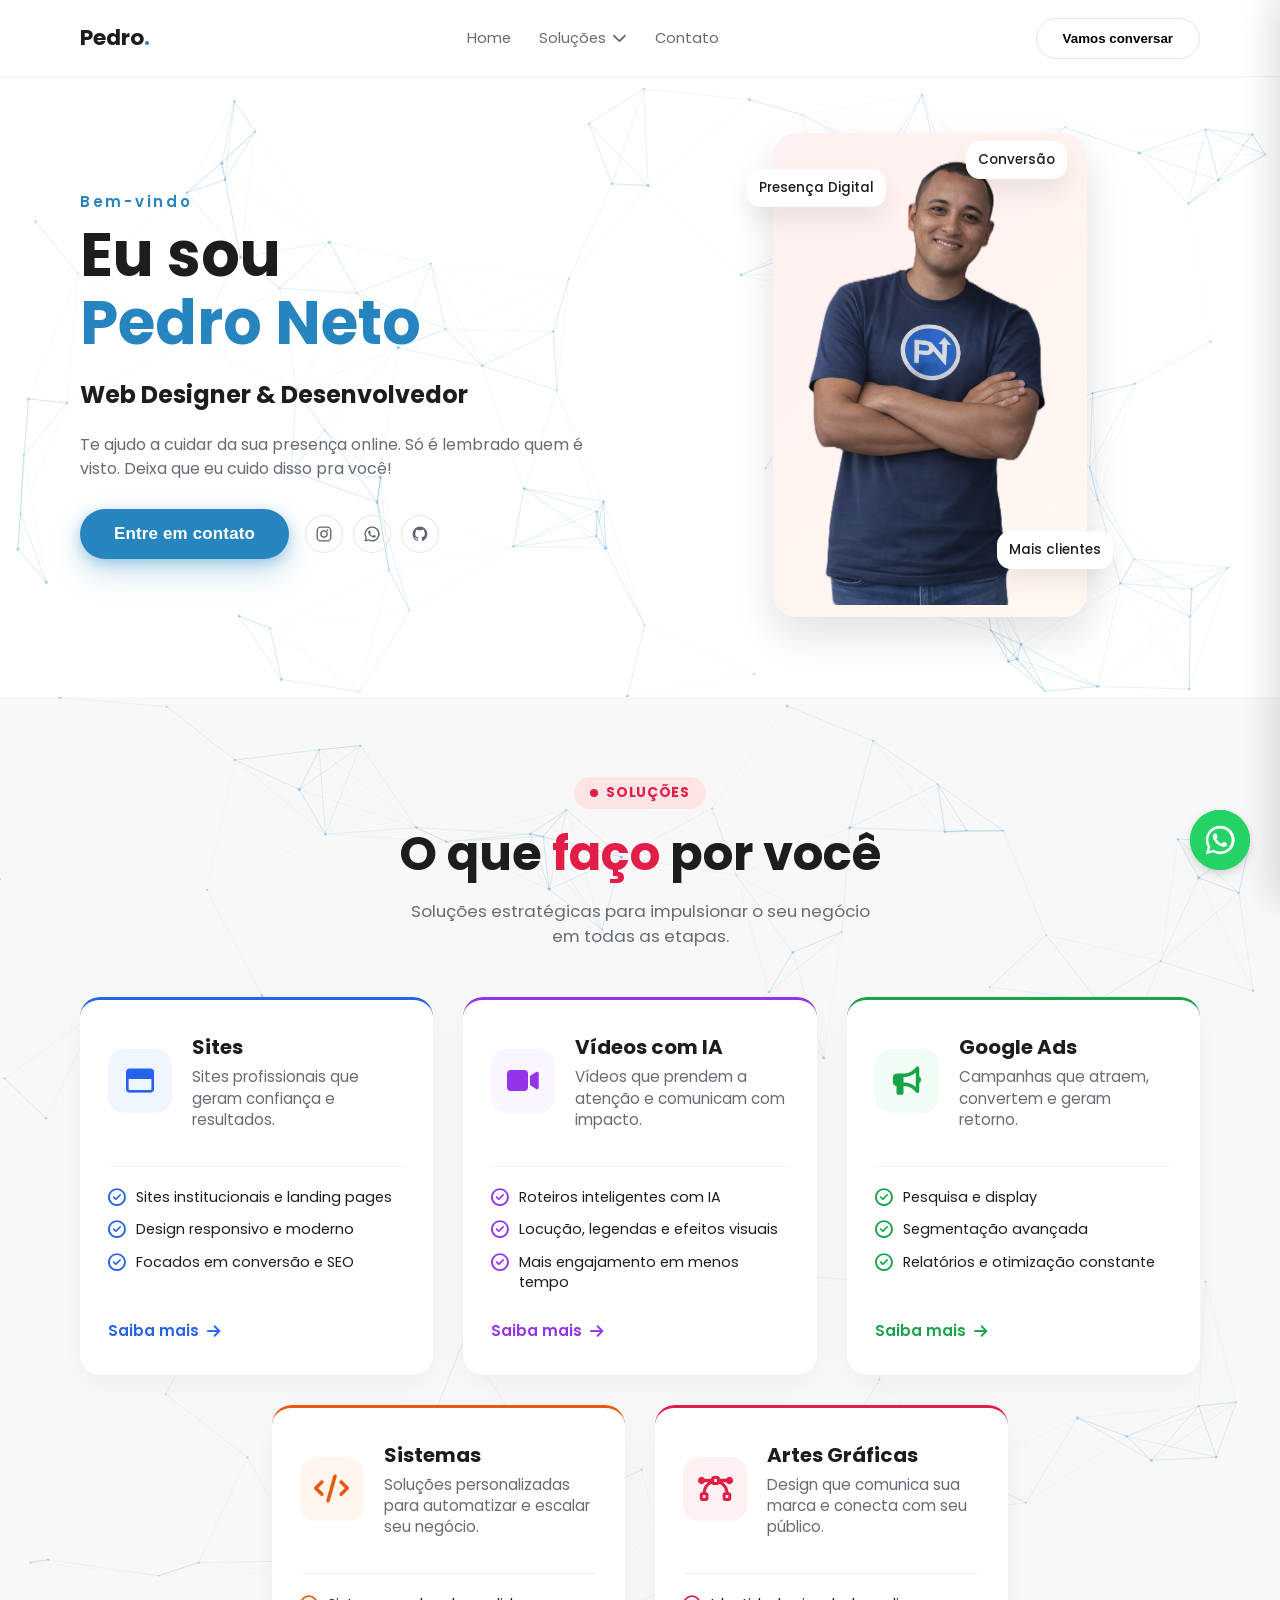
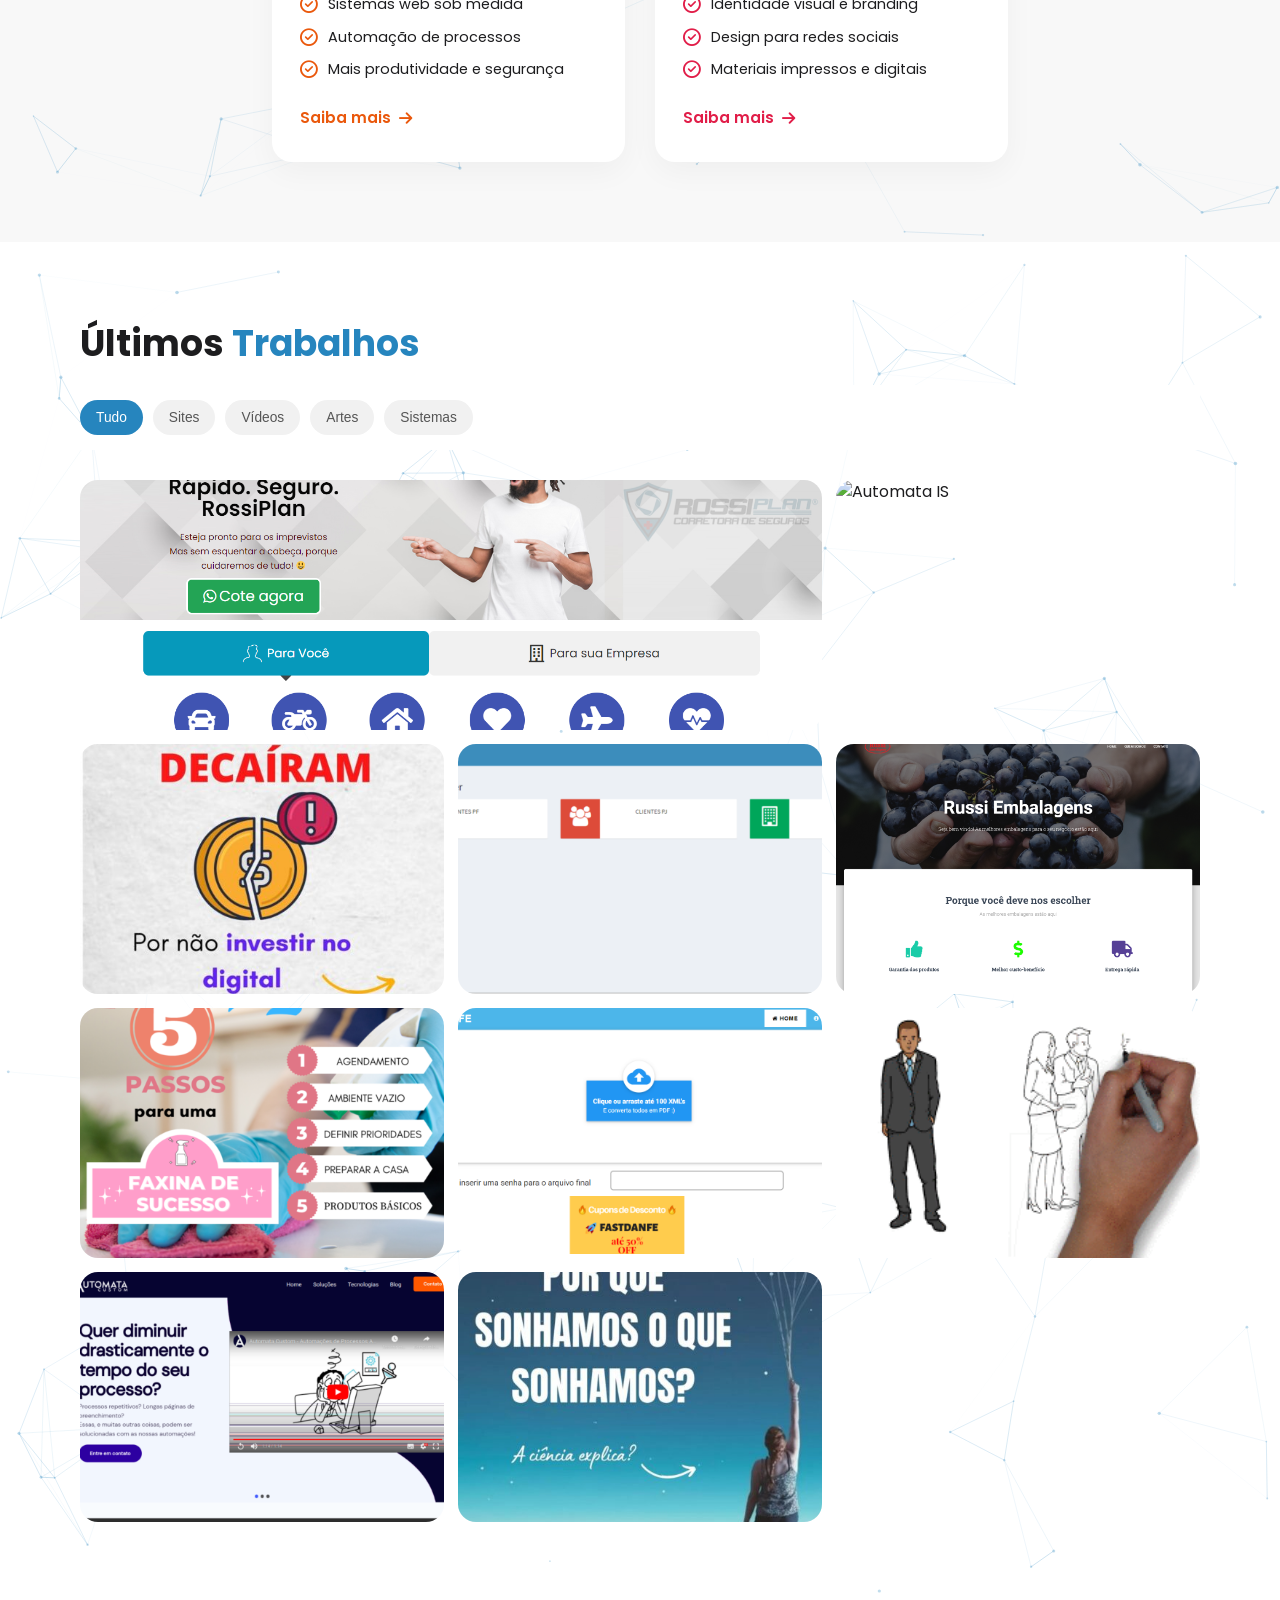
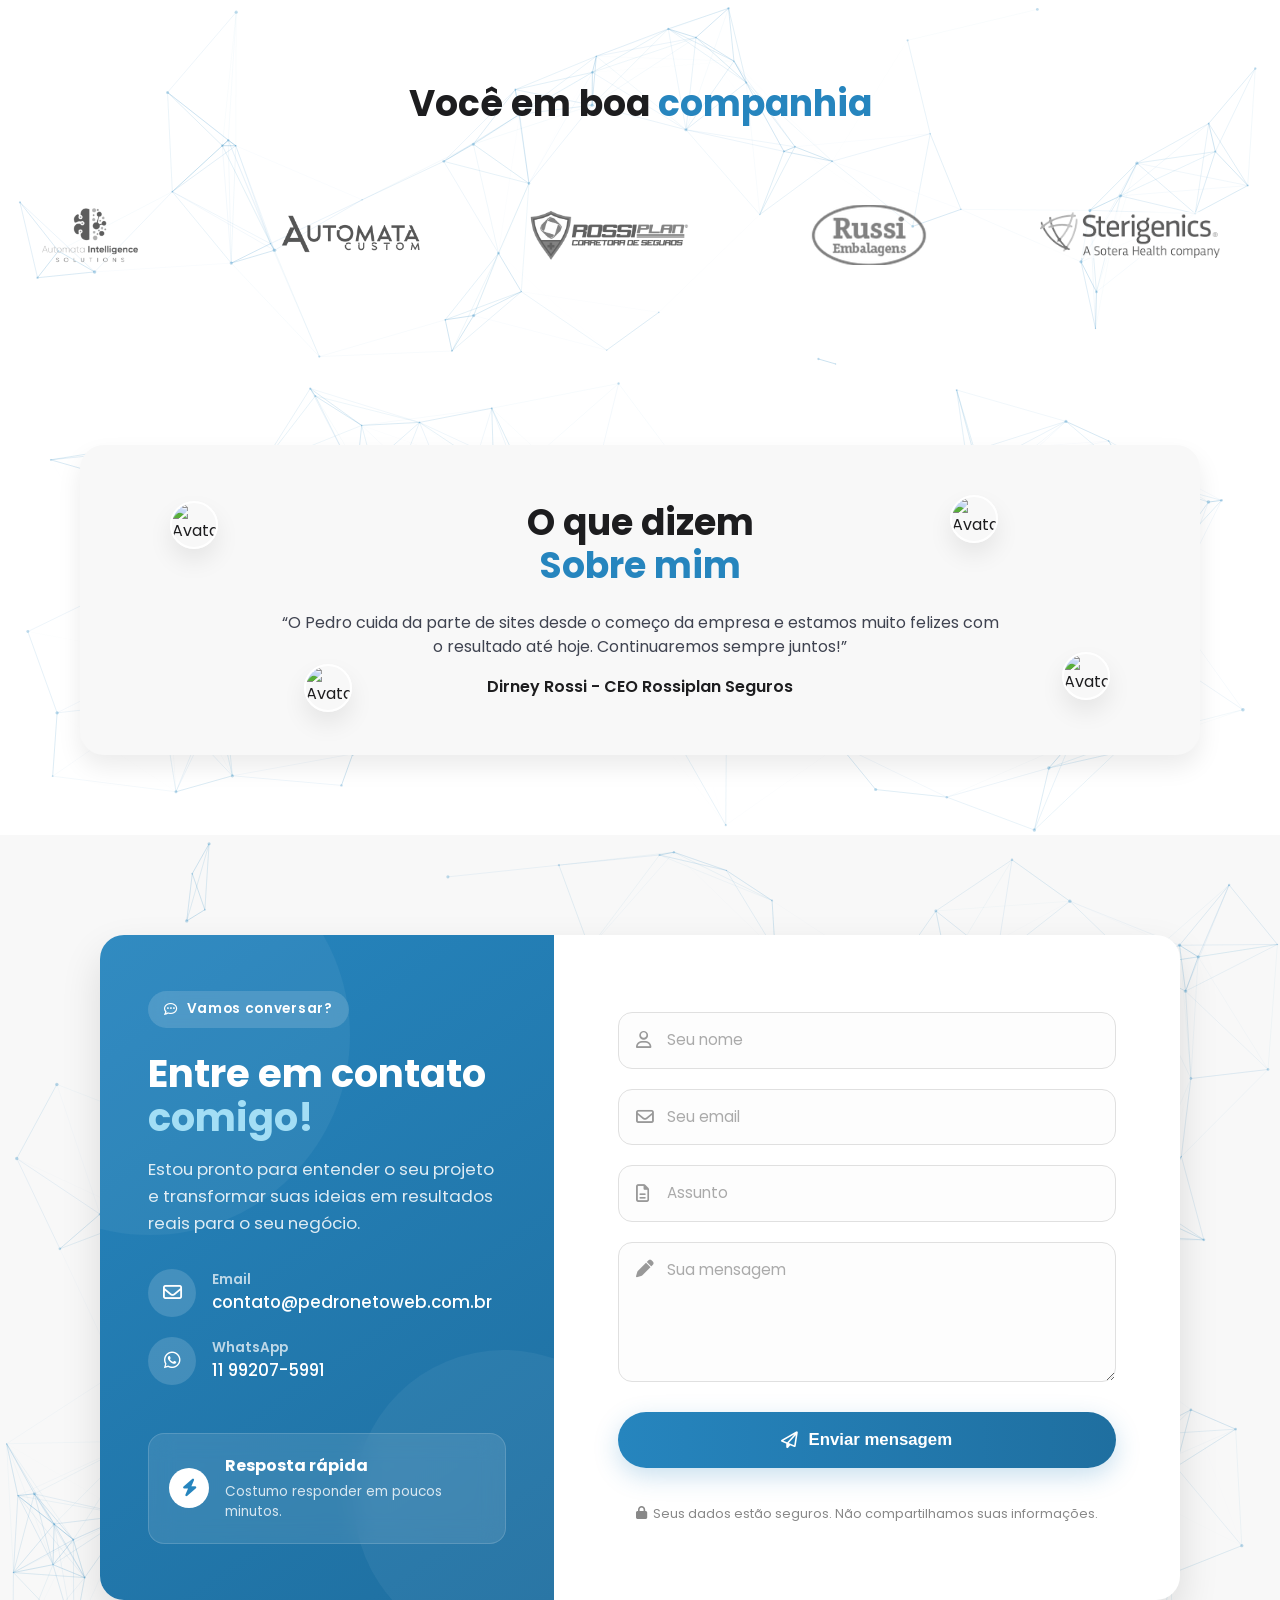
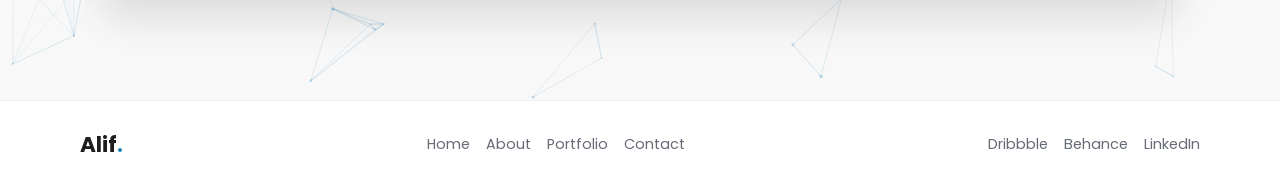
==== commit 5ce8cf4c: "Add files via upload" ====
--- a/index.html
+++ b/index.html
@@ -204,56 +204,114 @@
 
     <section id="services" class="section reveal">
       <div class="container services-inner">
-        <h2 class="section-title services-title">O que <span>faço</span> por você</h2>
+        <div class="services-header">
+          <div class="services-badge"><span class="badge-dot"></span> SOLUÇÕES</div>
+          <h2 class="section-title services-title">O que <span>faço</span> por você</h2>
+          <p class="services-subtitle">Soluções estratégicas para impulsionar o seu negócio<br>em todas as etapas.</p>
+        </div>
         <div class="services-grid">
-          <article class="service-card service-sites">
+          <article class="service-card card-blue reveal" style="transition-delay: 0.1s;">
             <div class="service-card-inner">
-              <div class="service-icon" aria-hidden="true">
-                <i class="fa-solid fa-display"></i>
-              </div>
-              <h3>Sites</h3>
-              <p>Sites institucionais e landing pages rápidas, responsivas e pensadas para conversão e boa posição no
-                Google.</p>
-            </div>
-          </article>
-          <article class="service-card service-videos">
+              <div class="service-card-top">
+                <div class="service-icon" aria-hidden="true">
+                  <i class="fa-regular fa-window-maximize"></i>
+                </div>
+                <div class="service-info">
+                  <h3>Sites</h3>
+                  <p>Sites profissionais que geram confiança e resultados.</p>
+                </div>
+              </div>
+              <hr class="service-divider" />
+              <ul class="service-features">
+                <li><i class="fa-regular fa-circle-check"></i> Sites institucionais e landing pages</li>
+                <li><i class="fa-regular fa-circle-check"></i> Design responsivo e moderno</li>
+                <li><i class="fa-regular fa-circle-check"></i> Focados em conversão e SEO</li>
+              </ul>
+              <a href="#sites" class="service-cta">Saiba mais <i class="fa-solid fa-arrow-right"></i></a>
+            </div>
+          </article>
+
+          <article class="service-card card-purple reveal" style="transition-delay: 0.2s;">
             <div class="service-card-inner">
-              <div class="service-icon" aria-hidden="true">
-                <i class="fa-solid fa-wand-magic-sparkles"></i>
-              </div>
-              <h3>Vídeos com IA</h3>
-              <p>Vídeos com apoio de IA em roteiro, voz, legendas e dinamismo visual — mais conteúdo em menos tempo, com
-                qualidade.</p>
-            </div>
-          </article>
-          <article class="service-card service-ads">
+              <div class="service-card-top">
+                <div class="service-icon" aria-hidden="true">
+                  <i class="fa-solid fa-video"></i>
+                </div>
+                <div class="service-info">
+                  <h3>Vídeos com IA</h3>
+                  <p>Vídeos que prendem a atenção e comunicam com impacto.</p>
+                </div>
+              </div>
+              <hr class="service-divider" />
+              <ul class="service-features">
+                <li><i class="fa-regular fa-circle-check"></i> Roteiros inteligentes com IA</li>
+                <li><i class="fa-regular fa-circle-check"></i> Locução, legendas e efeitos visuais</li>
+                <li><i class="fa-regular fa-circle-check"></i> Mais engajamento em menos tempo</li>
+              </ul>
+              <a href="#videos" class="service-cta">Saiba mais <i class="fa-solid fa-arrow-right"></i></a>
+            </div>
+          </article>
+
+          <article class="service-card card-green reveal" style="transition-delay: 0.3s;">
             <div class="service-card-inner">
-              <div class="service-icon" aria-hidden="true">
-                <i class="fa-solid fa-magnifying-glass-chart"></i>
-              </div>
-              <h3>Google Ads</h3>
-              <p>Campanhas de pesquisa e display bem estruturadas, com acompanhamento e ajustes para tráfego qualificado
-                e retorno.</p>
-            </div>
-          </article>
-          <article class="service-card service-sistemas">
+              <div class="service-card-top">
+                <div class="service-icon" aria-hidden="true">
+                  <i class="fa-solid fa-bullhorn"></i>
+                </div>
+                <div class="service-info">
+                  <h3>Google Ads</h3>
+                  <p>Campanhas que atraem, convertem e geram retorno.</p>
+                </div>
+              </div>
+              <hr class="service-divider" />
+              <ul class="service-features">
+                <li><i class="fa-regular fa-circle-check"></i> Pesquisa e display</li>
+                <li><i class="fa-regular fa-circle-check"></i> Segmentação avançada</li>
+                <li><i class="fa-regular fa-circle-check"></i> Relatórios e otimização constante</li>
+              </ul>
+              <a href="#ads" class="service-cta">Saiba mais <i class="fa-solid fa-arrow-right"></i></a>
+            </div>
+          </article>
+
+          <article class="service-card card-orange reveal" style="transition-delay: 0.4s;">
             <div class="service-card-inner">
-              <div class="service-icon" aria-hidden="true">
-                <i class="fa-solid fa-microchip"></i>
-              </div>
-              <h3>Sistemas</h3>
-              <p>Sistemas web sob medida para automatizar tarefas, integrar dados e dar escala ao teu negócio com
-                segurança.</p>
-            </div>
-          </article>
-          <article class="service-card service-artes">
+              <div class="service-card-top">
+                <div class="service-icon" aria-hidden="true">
+                  <i class="fa-solid fa-code"></i>
+                </div>
+                <div class="service-info">
+                  <h3>Sistemas</h3>
+                  <p>Soluções personalizadas para automatizar e escalar seu negócio.</p>
+                </div>
+              </div>
+              <hr class="service-divider" />
+              <ul class="service-features">
+                <li><i class="fa-regular fa-circle-check"></i> Sistemas web sob medida</li>
+                <li><i class="fa-regular fa-circle-check"></i> Automação de processos</li>
+                <li><i class="fa-regular fa-circle-check"></i> Mais produtividade e segurança</li>
+              </ul>
+              <a href="#sistemas" class="service-cta">Saiba mais <i class="fa-solid fa-arrow-right"></i></a>
+            </div>
+          </article>
+
+          <article class="service-card card-pink reveal" style="transition-delay: 0.5s;">
             <div class="service-card-inner">
-              <div class="service-icon" aria-hidden="true">
-                <i class="fa-solid fa-palette"></i>
-              </div>
-              <h3>Artes Gráficas</h3>
-              <p>Identidade visual, peças digitais e impressão com coerência de marca e acabamento que transmite
-                profissionalismo.</p>
+              <div class="service-card-top">
+                <div class="service-icon" aria-hidden="true">
+                  <i class="fa-solid fa-bezier-curve"></i>
+                </div>
+                <div class="service-info">
+                  <h3>Artes Gráficas</h3>
+                  <p>Design que comunica sua marca e conecta com seu público.</p>
+                </div>
+              </div>
+              <hr class="service-divider" />
+              <ul class="service-features">
+                <li><i class="fa-regular fa-circle-check"></i> Identidade visual e branding</li>
+                <li><i class="fa-regular fa-circle-check"></i> Design para redes sociais</li>
+                <li><i class="fa-regular fa-circle-check"></i> Materiais impressos e digitais</li>
+              </ul>
+              <a href="#artes" class="service-cta">Saiba mais <i class="fa-solid fa-arrow-right"></i></a>
             </div>
           </article>
         </div>
@@ -314,27 +372,27 @@
         </div>
       </div>
     </section>
-
-    <section class="section stats reveal">
-      <div class="container stats-row">
-        <div class="stat reveal stat-delay-1">
-          <h3>276+</h3>
-          <p>Projects Completed</p>
-        </div>
-        <div class="stat reveal stat-delay-2">
-          <h3>164+</h3>
-          <p>Worldwide Clients</p>
-        </div>
-        <div class="stat reveal stat-delay-3">
-          <h3>13+</h3>
-          <p>Years Experience</p>
-        </div>
-        <div class="stat reveal stat-delay-4">
-          <h3>19+</h3>
-          <p>Awards Won</p>
+    <section id="partners" class="section partners reveal">
+      <div class="container">
+        <h2 class="section-title text-center">Você em boa <span>companhia</span></h2>
+      </div>
+      <div class="marquee-container">
+        <div class="marquee-content">
+          <div class="logo-item"><img src="img/logos/aisolutions.png" alt="AI Solutions"></div>
+          <div class="logo-item"><img src="img/logos/automatacustom.png" alt="Automata Custom"></div>
+          <div class="logo-item"><img src="img/logos/rossiplan.png" alt="Rossiplan"></div>
+          <div class="logo-item"><img src="img/logos/russiembalagens.png" alt="Russi Embalagens"></div>
+          <div class="logo-item"><img src="img/logos/sterigenics.png" alt="Sterigenics"></div>
+          <!-- Duplicado para efeito infinito -->
+          <div class="logo-item"><img src="img/logos/aisolutions.png" alt="AI Solutions"></div>
+          <div class="logo-item"><img src="img/logos/automatacustom.png" alt="Automata Custom"></div>
+          <div class="logo-item"><img src="img/logos/rossiplan.png" alt="Rossiplan"></div>
+          <div class="logo-item"><img src="img/logos/russiembalagens.png" alt="Russi Embalagens"></div>
+          <div class="logo-item"><img src="img/logos/sterigenics.png" alt="Sterigenics"></div>
         </div>
       </div>
     </section>
+
 
     <section class="section testimonials reveal">
       <div class="container testimonial-wrap">
@@ -348,24 +406,76 @@
         <img class="avatar a2 float-fast" src="https://i.pravatar.cc/80?img=18" alt="Avatar" />
         <img class="avatar a3 float-mid" src="https://i.pravatar.cc/80?img=32" alt="Avatar" />
         <img class="avatar a4 float-slow" src="https://i.pravatar.cc/80?img=44" alt="Avatar" />
-        <img class="avatar a5 float-fast" src="https://i.pravatar.cc/80?img=11" alt="Avatar" />
       </div>
     </section>
 
-    <section id="contact" class="section contact reveal">
-      <div class="container contact-box">
-        <div class="contact-info">
-          <h2>Entre em contato comigo</h2>
-          <p><strong>Email:</strong> contato@pedronetoweb.com.br</p>
-          <p><strong>WhatsApp:</strong> 11 99207-5991</p>
-        </div>
-        <form class="contact-form">
-          <input type="text" placeholder="Seu nome" required />
-          <input type="email" placeholder="Seu email" required />
-          <input type="text" placeholder="Assunto" required />
-          <textarea placeholder="Mensagen" required></textarea>
-          <button class="btn btn-primary" type="submit">Enviar mensagem</button>
-        </form>
+    <section id="contact" class="section contact-premium reveal">
+      <div class="container">
+        <div class="contact-split-card">
+          <!-- Left Panel -->
+          <div class="contact-left">
+            <div class="contact-bg-shapes">
+              <div class="contact-shape shape-1"></div>
+              <div class="contact-shape shape-2"></div>
+            </div>
+            <div class="contact-left-content">
+              <span class="contact-badge"><i class="fa-regular fa-comment-dots"></i> Vamos conversar?</span>
+              <h2 class="contact-title">Entre em contato <span class="contact-highlight">comigo!</span></h2>
+              <p class="contact-desc">Estou pronto para entender o seu projeto e transformar suas ideias em resultados reais para o seu negócio.</p>
+
+              <div class="contact-methods">
+                <div class="method-item">
+                  <div class="method-icon"><i class="fa-regular fa-envelope"></i></div>
+                  <div class="method-text">
+                    <span class="method-label">Email</span>
+                    <span class="method-val">contato@pedronetoweb.com.br</span>
+                  </div>
+                </div>
+                <div class="method-item">
+                  <div class="method-icon"><i class="fa-brands fa-whatsapp"></i></div>
+                  <div class="method-text">
+                    <span class="method-label">WhatsApp</span>
+                    <span class="method-val">11 99207-5991</span>
+                  </div>
+                </div>
+              </div>
+
+              <div class="contact-highlight-box">
+                <div class="highlight-icon"><i class="fa-solid fa-bolt"></i></div>
+                <div class="highlight-info">
+                  <h4>Resposta rápida</h4>
+                  <p>Costumo responder em poucos minutos.</p>
+                </div>
+              </div>
+            </div>
+          </div>
+
+          <!-- Right Panel -->
+          <div class="contact-right">
+            <form class="contact-form-premium">
+              <div class="form-group">
+                <i class="fa-regular fa-user form-icon"></i>
+                <input type="text" placeholder="Seu nome" required />
+              </div>
+              <div class="form-group">
+                <i class="fa-regular fa-envelope form-icon"></i>
+                <input type="email" placeholder="Seu email" required />
+              </div>
+              <div class="form-group">
+                <i class="fa-regular fa-file-lines form-icon"></i>
+                <input type="text" placeholder="Assunto" required />
+              </div>
+              <div class="form-group align-top">
+                <i class="fa-solid fa-pen form-icon"></i>
+                <textarea placeholder="Sua mensagem" required></textarea>
+              </div>
+              <button class="btn-submit-premium" type="submit">
+                <i class="fa-regular fa-paper-plane"></i> Enviar mensagem
+              </button>
+              <p class="trust-text"><i class="fa-solid fa-lock"></i> Seus dados estão seguros. Não compartilhamos suas informações.</p>
+            </form>
+          </div>
+        </div>
       </div>
     </section>
   </main>
--- a/css/style.css
+++ b/css/style.css
@@ -645,263 +645,219 @@
   background: var(--bg-soft);
 }
 
-.services-inner {
+.services-header {
   text-align: center;
+  margin-bottom: 48px;
+}
+
+.services-badge {
+  display: inline-flex;
+  align-items: center;
+  gap: 8px;
+  background: #ffe4e6;
+  color: #e11d48;
+  padding: 6px 16px;
+  border-radius: 999px;
+  font-size: 0.85rem;
+  font-weight: 700;
+  letter-spacing: 0.05em;
+  margin-bottom: 16px;
+}
+
+.badge-dot {
+  width: 8px;
+  height: 8px;
+  background: #e11d48;
+  border-radius: 50%;
+  display: inline-block;
 }
 
 .services-title {
-  margin-inline: auto;
+  margin: 0 auto;
   max-width: 640px;
+  font-size: clamp(2rem, 4vw, 3rem);
+}
+
+.services-title span {
+  color: #e11d48;
+}
+
+.services-subtitle {
+  margin: 16px auto 0;
+  color: var(--muted);
+  max-width: 600px;
+  font-size: 1.05rem;
 }
 
 .services-grid {
-  margin-top: 32px;
-  display: grid;
-  gap: 22px;
-  grid-template-columns: 1fr;
-}
-
-@media (min-width: 560px) {
-  .services-grid {
-    grid-template-columns: repeat(2, 1fr);
-  }
-}
-
-@media (min-width: 900px) {
-  .services-grid {
-    grid-template-columns: repeat(12, 1fr);
-    gap: 26px 18px;
-    align-items: stretch;
-  }
-
-  .service-card:nth-child(1) {
-    grid-column: 1 / 5;
-  }
-
-  .service-card:nth-child(2) {
-    grid-column: 5 / 9;
-  }
-
-  .service-card:nth-child(3) {
-    grid-column: 9 / 13;
-  }
-
-  .service-card:nth-child(4) {
-    grid-column: 3 / 7;
-  }
-
-  .service-card:nth-child(5) {
-    grid-column: 7 / 11;
-  }
+  display: flex;
+  flex-wrap: wrap;
+  justify-content: center;
+  gap: 30px;
 }
 
 .service-card {
-  --skew: -7deg;
-  border-radius: 22px;
-  background: #fff;
-  border: 1px solid #e2e5ea;
-  box-shadow:
-    0 1px 0 rgba(18, 18, 18, 0.05),
-    0 16px 32px rgba(18, 18, 18, 0.07);
-  transform: skewX(var(--skew));
+  width: 100%;
+  background: #ffffff;
+  border-radius: 20px;
+  box-shadow: 0 10px 30px rgba(0, 0, 0, 0.04);
+  position: relative;
   overflow: hidden;
-  transition:
-    background 0.35s ease,
-    border-color 0.35s ease,
-    box-shadow 0.35s ease,
-    transform 0.35s ease;
+  border-top: 3px solid var(--accent);
+}
+
+@media (min-width: 768px) {
+  .service-card {
+    width: calc(50% - 15px);
+  }
+}
+
+@media (min-width: 1024px) {
+  .service-card {
+    width: calc(33.333% - 20px);
+  }
 }
 
 .service-card-inner {
-  transform: skewX(7deg);
-  padding: 30px 26px 28px;
-  text-align: center;
+  padding: 32px 28px;
   display: flex;
   flex-direction: column;
-  align-items: center;
-}
-
-.service-card:hover {
-  background: var(--primary);
-  border-color: var(--primary);
-  box-shadow:
-    0 6px 24px rgba(38, 133, 190, 0.45),
-    0 20px 44px rgba(38, 133, 190, 0.18);
-  transform: skewX(var(--skew)) translateY(-5px);
-}
-
-.service-card:hover,
-.service-card:hover h3 {
-  color: #fff;
+  height: 100%;
+}
+
+.service-card-top {
+  display: flex;
+  align-items: center;
+  gap: 20px;
+  margin-bottom: 16px;
 }
 
 .service-icon {
+  width: 64px;
+  height: 64px;
+  border-radius: 16px;
+  background: var(--accent-bg);
+  color: var(--accent);
   display: flex;
   align-items: center;
   justify-content: center;
+  font-size: 28px;
+  transition: transform 0.3s ease;
   flex-shrink: 0;
-  width: 80px;
-  height: 80px;
-  border-radius: 18px;
-  background: var(--bg-soft);
-  color: var(--primary);
-  font-size: 42px;
-  position: relative;
-  transition: all 0.4s cubic-bezier(0.175, 0.885, 0.32, 1.275);
-  box-shadow: 0 4px 10px rgba(0, 0, 0, 0.05);
-}
-
-.service-icon i {
-  z-index: 2;
-  transition: transform 0.4s ease;
-}
-
-/* Specific Service Gradients */
-.service-sites .service-icon {
-  background: linear-gradient(135deg, #e0f2fe, #bae6fd);
-  color: #0369a1;
-}
-
-.service-videos .service-icon {
-  background: linear-gradient(135deg, #fdf4ff, #fae8ff);
-  color: #a21caf;
-}
-
-.service-ads .service-icon {
-  background: linear-gradient(135deg, #fffbeb, #fef3c7);
-  color: #b45309;
-}
-
-.service-sistemas .service-icon {
-  background: linear-gradient(135deg, #f0f9ff, #e0f2fe);
-  color: #0369a1;
-}
-
-.service-artes .service-icon {
-  background: linear-gradient(135deg, #fff1f2, #ffe4e6);
-  color: #be123c;
-}
-
-/* Vibrant Accent on Hover */
-.service-sites:hover .service-icon {
-  background: linear-gradient(135deg, #0ea5e9, #2563eb);
-  color: #fff;
-}
-
-.service-videos:hover .service-icon {
-  background: linear-gradient(135deg, #d946ef, #9333ea);
-  color: #fff;
-}
-
-.service-ads:hover .service-icon {
-  background: linear-gradient(135deg, #f59e0b, #d97706);
-  color: #fff;
-}
-
-.service-sistemas:hover .service-icon {
-  background: linear-gradient(135deg, #6366f1, #4f46e5);
-  color: #fff;
-}
-
-.service-artes:hover .service-icon {
-  background: linear-gradient(135deg, #f43f5e, #e11d48);
-  color: #fff;
-}
-
-.service-icon svg,
-.service-icon i {
-  width: auto;
-  height: auto;
-  transform-origin: center center;
 }
 
 .service-card:hover .service-icon {
-  box-shadow: 0 10px 20px rgba(0, 0, 0, 0.1);
-}
-
-.service-card:hover .service-icon i {
-  animation: service-icon-hover 0.75s ease-in-out infinite;
-}
-
-@media (max-width: 899px) {
-  .service-card.service-card--icon-active .service-icon i {
-    animation: service-icon-hover 0.75s ease-in-out infinite;
-  }
-}
-
-@keyframes service-icon-hover {
-
-  0%,
-  100% {
-    transform: translateY(0) rotate(0deg) scale(1);
-  }
-
-  35% {
-    transform: translateY(-5px) rotate(-6deg) scale(1.08);
-  }
-
-  70% {
-    transform: translateY(-2px) rotate(6deg) scale(1.04);
-  }
+  transform: scale(1.1);
 }
 
 .service-card h3 {
-  margin: 18px 0 0;
-  font-size: 1.15rem;
+  margin: 0 0 4px 0;
+  font-size: 1.25rem;
+  font-weight: 700;
   color: var(--text);
-  transition: color 0.35s ease;
 }
 
 .service-card p {
-  margin: 10px 0 0;
-  max-width: 38ch;
+  margin: 0;
   color: var(--muted);
+  font-size: 0.95rem;
+  line-height: 1.4;
+}
+
+.service-divider {
+  width: 100%;
+  height: 1px;
+  background: #f0f0f0;
+  border: none;
+  margin: 20px 0;
+}
+
+.service-features {
+  list-style: none;
+  padding: 0;
+  margin: 0 0 28px 0;
+  flex-grow: 1;
+  display: flex;
+  flex-direction: column;
+  gap: 12px;
+}
+
+.service-features li {
+  display: flex;
+  align-items: flex-start;
+  gap: 10px;
   font-size: 0.9rem;
-  line-height: 1.55;
-  transition: color 0.35s ease;
-}
-
-.service-card:hover p {
-  color: rgba(255, 255, 255, 0.92);
-}
-
-@media (max-width: 559px) {
-  .service-card {
-    --skew: -5deg;
-  }
-
-  .service-card-inner {
-    transform: skewX(5deg);
-  }
-
-  .service-card:hover {
-    transform: skewX(-5deg) translateY(-4px);
-  }
-}
-
-@media (prefers-reduced-motion: reduce) {
-
-  .service-card:hover .service-icon svg,
-  .service-card.service-card--icon-active .service-icon svg {
-    animation: none;
-  }
-
-  .service-card:hover {
-    transform: skewX(var(--skew));
-  }
-
-  .service-card {
-    --skew: -5deg;
-  }
-
-  .service-card-inner {
-    transform: skewX(5deg);
-  }
+  color: var(--text);
+  line-height: 1.4;
+}
+
+.service-features li i {
+  color: var(--accent);
+  font-size: 1.1rem;
+  margin-top: 2px;
+}
+
+.service-cta {
+  display: inline-flex;
+  align-items: center;
+  gap: 8px;
+  color: var(--accent);
+  font-weight: 600;
+  font-size: 0.95rem;
+  transition: gap 0.3s ease;
+}
+
+.service-cta:hover {
+  gap: 12px;
+}
+
+/* Card Accent Colors */
+.card-blue {
+  --accent: #2563eb;
+  --accent-bg: #eff6ff;
+}
+
+.card-purple {
+  --accent: #9333ea;
+  --accent-bg: #faf5ff;
+}
+
+.card-green {
+  --accent: #16a34a;
+  --accent-bg: #f0fdf4;
+}
+
+.card-orange {
+  --accent: #ea580c;
+  --accent-bg: #fff7ed;
+}
+
+.card-pink {
+  --accent: #e11d48;
+  --accent-bg: #fff1f2;
+}
+
+/* Base Reveal Animation Override for Cards */
+.service-card.reveal {
+  opacity: 0;
+  transform: translateY(40px);
+  transition: opacity 0.6s ease, transform 0.6s ease, box-shadow 0.3s ease;
+}
+
+.service-card.reveal.is-visible {
+  opacity: 1;
+  transform: translateY(0);
+}
+
+.service-card.reveal.is-visible:hover {
+  transform: translateY(-5px) scale(1.02);
+  box-shadow: 0 20px 40px rgba(0, 0, 0, 0.08);
 }
 
 /* ===== Portfolio ===== */
 #portfolio {
-  overflow: visible; /* Override overflow: hidden from .section so sticky works */
+  overflow: visible;
+  /* Override overflow: hidden from .section so sticky works */
 }
 
 .filters {
@@ -982,33 +938,83 @@
   display: none;
 }
 
-/* ===== Stats ===== */
-.stats {
-  background: var(--bg-soft);
-}
-
-.stats-row {
-  display: grid;
-  gap: 14px;
-}
-
-.stat {
+
+
+/* ===== Partners Marquee ===== */
+.partners {
+  padding: 80px 0;
+  background: var(--bg);
+  overflow: hidden;
+}
+
+.partners .section-title {
   text-align: center;
-  background: #fff;
-  border-radius: var(--radius-md);
-  padding: 20px;
-  box-shadow: var(--shadow-md);
-}
-
-.stat h3 {
-  margin: 0;
-  font-size: 2rem;
-}
-
-.stat p {
-  margin: 6px 0 0;
-  color: var(--muted);
-  font-size: 0.9rem;
+  margin-bottom: 60px;
+}
+
+.marquee-container {
+  width: 100%;
+  overflow: hidden;
+  user-select: none;
+  display: flex;
+  position: relative;
+}
+
+.marquee-content {
+  display: flex;
+  flex-shrink: 0;
+  gap: 80px;
+  min-width: 100%;
+  padding: 20px 0;
+  animation: marquee-scroll 40s linear infinite;
+}
+
+.marquee-container:hover .marquee-content {
+  animation-play-state: paused;
+}
+
+.logo-item {
+  flex: 0 0 auto;
+  width: 180px;
+  height: 60px;
+  display: flex;
+  align-items: center;
+  justify-content: center;
+  filter: grayscale(1);
+  opacity: 0.7;
+  transition: all 0.4s ease;
+}
+
+.logo-item img {
+  max-width: 100%;
+  max-height: 100%;
+  object-fit: contain;
+}
+
+.logo-item:hover {
+  filter: grayscale(0);
+  opacity: 1;
+  transform: scale(1.08);
+}
+
+@keyframes marquee-scroll {
+  0% { transform: translateX(0); }
+  100% { transform: translateX(-50%); }
+}
+
+/* Mobile Responsiveness for Marquee */
+@media (max-width: 768px) {
+  .partners {
+    padding: 60px 0;
+  }
+  .marquee-content {
+    gap: 40px;
+    animation-duration: 25s;
+  }
+  .logo-item {
+    width: 130px;
+    height: 40px;
+  }
 }
 
 /* ===== Testimonials ===== */
@@ -1104,55 +1110,315 @@
   }
 }
 
-/* ===== Contact ===== */
-.contact {
+/* ===== Premium Split Contact Section ===== */
+.contact-premium {
+  padding: 100px 0;
   background: var(--bg-soft);
 }
 
-.contact-box {
+.contact-split-card {
+  display: flex;
   background: #fff;
-  border-radius: var(--radius-lg);
+  border-radius: 24px;
   box-shadow: var(--shadow-lg);
-  padding: 28px;
-  display: grid;
-  gap: 24px;
-}
-
-.contact-info h2 {
+  overflow: hidden;
+  max-width: 1080px;
+  margin: 0 auto;
+}
+
+/* Left Panel */
+.contact-left {
+  flex: 0 0 42%;
+  background: linear-gradient(145deg, #2685be 0%, #1f6fa0 100%);
+  color: #fff;
+  padding: 56px 48px;
+  position: relative;
+  overflow: hidden;
+  display: flex;
+  flex-direction: column;
+}
+
+.contact-bg-shapes {
+  position: absolute;
+  inset: 0;
+  overflow: hidden;
+  pointer-events: none;
+  z-index: 1;
+}
+
+.contact-shape {
+  position: absolute;
+  border-radius: 50%;
+  background: rgba(255, 255, 255, 0.05);
+}
+
+.shape-1 {
+  width: 400px;
+  height: 400px;
+  top: -100px;
+  left: -150px;
+}
+
+.shape-2 {
+  width: 300px;
+  height: 300px;
+  bottom: -50px;
+  right: -100px;
+}
+
+.contact-left-content {
+  position: relative;
+  z-index: 2;
+  display: flex;
+  flex-direction: column;
+  height: 100%;
+}
+
+.contact-badge {
+  display: inline-flex;
+  align-items: center;
+  gap: 8px;
+  background: rgba(255, 255, 255, 0.15);
+  backdrop-filter: blur(8px);
+  padding: 8px 16px;
+  border-radius: 999px;
+  font-size: 0.85rem;
+  font-weight: 600;
+  letter-spacing: 0.05em;
+  margin-bottom: 24px;
+  align-self: flex-start;
+}
+
+.contact-title {
   margin: 0;
-  font-size: clamp(1.6rem, 3vw, 2.1rem);
-}
-
-.contact-info p {
-  margin: 12px 0 0;
-  color: var(--muted);
-}
-
-.contact-form {
-  display: grid;
-  gap: 12px;
-}
-
-.contact-form input,
-.contact-form textarea {
-  border: 1px solid #e5e5e5;
+  font-size: clamp(2rem, 3vw, 2.5rem);
+  line-height: 1.15;
+  font-weight: 700;
+}
+
+.contact-highlight {
+  color: #a3def5; /* lighter blue */
+}
+
+.contact-desc {
+  margin: 16px 0 32px;
+  color: rgba(255, 255, 255, 0.85);
+  font-size: 1.05rem;
+  line-height: 1.6;
+}
+
+.contact-methods {
+  display: flex;
+  flex-direction: column;
+  gap: 20px;
+  margin-bottom: 48px;
+}
+
+.method-item {
+  display: flex;
+  align-items: center;
+  gap: 16px;
+}
+
+.method-icon {
+  width: 48px;
+  height: 48px;
+  background: rgba(255, 255, 255, 0.15);
+  border-radius: 50%;
+  display: flex;
+  align-items: center;
+  justify-content: center;
+  font-size: 1.2rem;
+  flex-shrink: 0;
+}
+
+.method-text {
+  display: flex;
+  flex-direction: column;
+}
+
+.method-label {
+  font-size: 0.85rem;
+  color: rgba(255, 255, 255, 0.7);
+  font-weight: 600;
+}
+
+.method-val {
+  font-size: 1.05rem;
+  font-weight: 500;
+}
+
+.contact-highlight-box {
+  margin-top: auto;
+  background: rgba(255, 255, 255, 0.1);
+  border: 1px solid rgba(255, 255, 255, 0.15);
+  backdrop-filter: blur(12px);
+  padding: 20px;
+  border-radius: 16px;
+  display: flex;
+  align-items: center;
+  gap: 16px;
+}
+
+.highlight-icon {
+  width: 40px;
+  height: 40px;
+  background: #fff;
+  color: #2685be;
+  border-radius: 50%;
+  display: flex;
+  align-items: center;
+  justify-content: center;
+  font-size: 1.1rem;
+  flex-shrink: 0;
+}
+
+.highlight-info h4 {
+  margin: 0 0 4px;
+  font-size: 1rem;
+}
+
+.highlight-info p {
+  margin: 0;
+  font-size: 0.85rem;
+  color: rgba(255, 255, 255, 0.8);
+}
+
+/* Right Panel Form */
+.contact-right {
+  flex: 0 0 58%;
+  padding: 56px 64px;
+  display: flex;
+  flex-direction: column;
+  justify-content: center;
+}
+
+.contact-form-premium {
+  display: flex;
+  flex-direction: column;
+  gap: 20px;
+}
+
+.form-group {
+  position: relative;
+  display: flex;
+  align-items: center;
+}
+
+.form-group.align-top {
+  align-items: flex-start;
+}
+
+.form-icon {
+  position: absolute;
+  left: 18px;
+  color: #999;
+  font-size: 1.1rem;
+  transition: color 0.3s ease;
+}
+
+.form-group.align-top .form-icon {
+  top: 18px;
+}
+
+.contact-form-premium input,
+.contact-form-premium textarea {
+  width: 100%;
+  border: 1px solid #e0e0e0;
   border-radius: 14px;
-  padding: 12px 14px;
+  padding: 16px 16px 16px 48px;
   font: inherit;
+  font-size: 0.95rem;
+  background: #fdfdfd;
   outline: none;
-  transition: border-color 0.25s ease, box-shadow 0.25s ease;
-}
-
-.contact-form textarea {
-  min-height: 120px;
+  transition: all 0.3s ease;
+  color: var(--text);
+}
+
+.contact-form-premium textarea {
+  min-height: 140px;
   resize: vertical;
 }
 
-.contact-form input:focus,
-.contact-form textarea:focus {
-  border-color: var(--primary);
-  box-shadow: 0 0 0 3px rgba(255, 90, 95, 0.15);
-}
+.contact-form-premium input::placeholder,
+.contact-form-premium textarea::placeholder {
+  color: #aaa;
+}
+
+.contact-form-premium input:focus,
+.contact-form-premium textarea:focus {
+  border-color: #2685be;
+  box-shadow: 0 0 0 4px rgba(38, 133, 190, 0.1);
+  background: #fff;
+}
+
+.contact-form-premium input:focus + .form-icon,
+.contact-form-premium textarea:focus + .form-icon,
+.contact-form-premium .form-group:focus-within .form-icon {
+  color: #2685be;
+}
+
+.btn-submit-premium {
+  background: linear-gradient(90deg, #2685be 0%, #1f6fa0 100%);
+  color: #fff;
+  border: none;
+  padding: 18px;
+  border-radius: 999px;
+  font-size: 1.05rem;
+  font-weight: 600;
+  cursor: pointer;
+  display: flex;
+  align-items: center;
+  justify-content: center;
+  gap: 10px;
+  margin-top: 10px;
+  transition: all 0.3s ease;
+  box-shadow: 0 8px 24px rgba(38, 133, 190, 0.25);
+}
+
+.btn-submit-premium:hover {
+  transform: scale(1.02);
+  box-shadow: 0 12px 30px rgba(38, 133, 190, 0.35);
+  filter: brightness(1.05);
+}
+
+.trust-text {
+  text-align: center;
+  margin: 16px 0 0;
+  font-size: 0.8rem;
+  color: #888;
+  display: flex;
+  align-items: center;
+  justify-content: center;
+  gap: 6px;
+}
+
+/* Mobile Responsive Adjustments for Premium Contact */
+@media (max-width: 992px) {
+  .contact-split-card {
+    flex-direction: column;
+  }
+  .contact-left {
+    padding: 48px 32px;
+  }
+  .contact-right {
+    padding: 48px 32px;
+  }
+  .shape-1 {
+    width: 250px;
+    height: 250px;
+  }
+}
+
+@media (max-width: 576px) {
+  .contact-left {
+    padding: 40px 20px;
+  }
+  .contact-right {
+    padding: 40px 20px;
+  }
+}
+
 
 /* ===== Footer ===== */
 .footer {
@@ -1212,8 +1478,7 @@
 @media (min-width: 760px) {
 
   .hero-grid,
-  .two-col,
-  .contact-box {
+  .two-col {
     grid-template-columns: 1fr 1fr;
   }
 
@@ -1272,20 +1537,7 @@
     padding: 64px 0;
   }
 
-  .contact-box {
-    padding: 24px 20px;
-    gap: 20px;
-  }
-
-  .contact-form input,
-  .contact-form textarea {
-    width: 100%;
-  }
-
-  .contact-info {
-    word-wrap: break-word;
-    overflow-wrap: break-word;
-  }
+
 }
 
 /* ===== WhatsApp Button ===== */
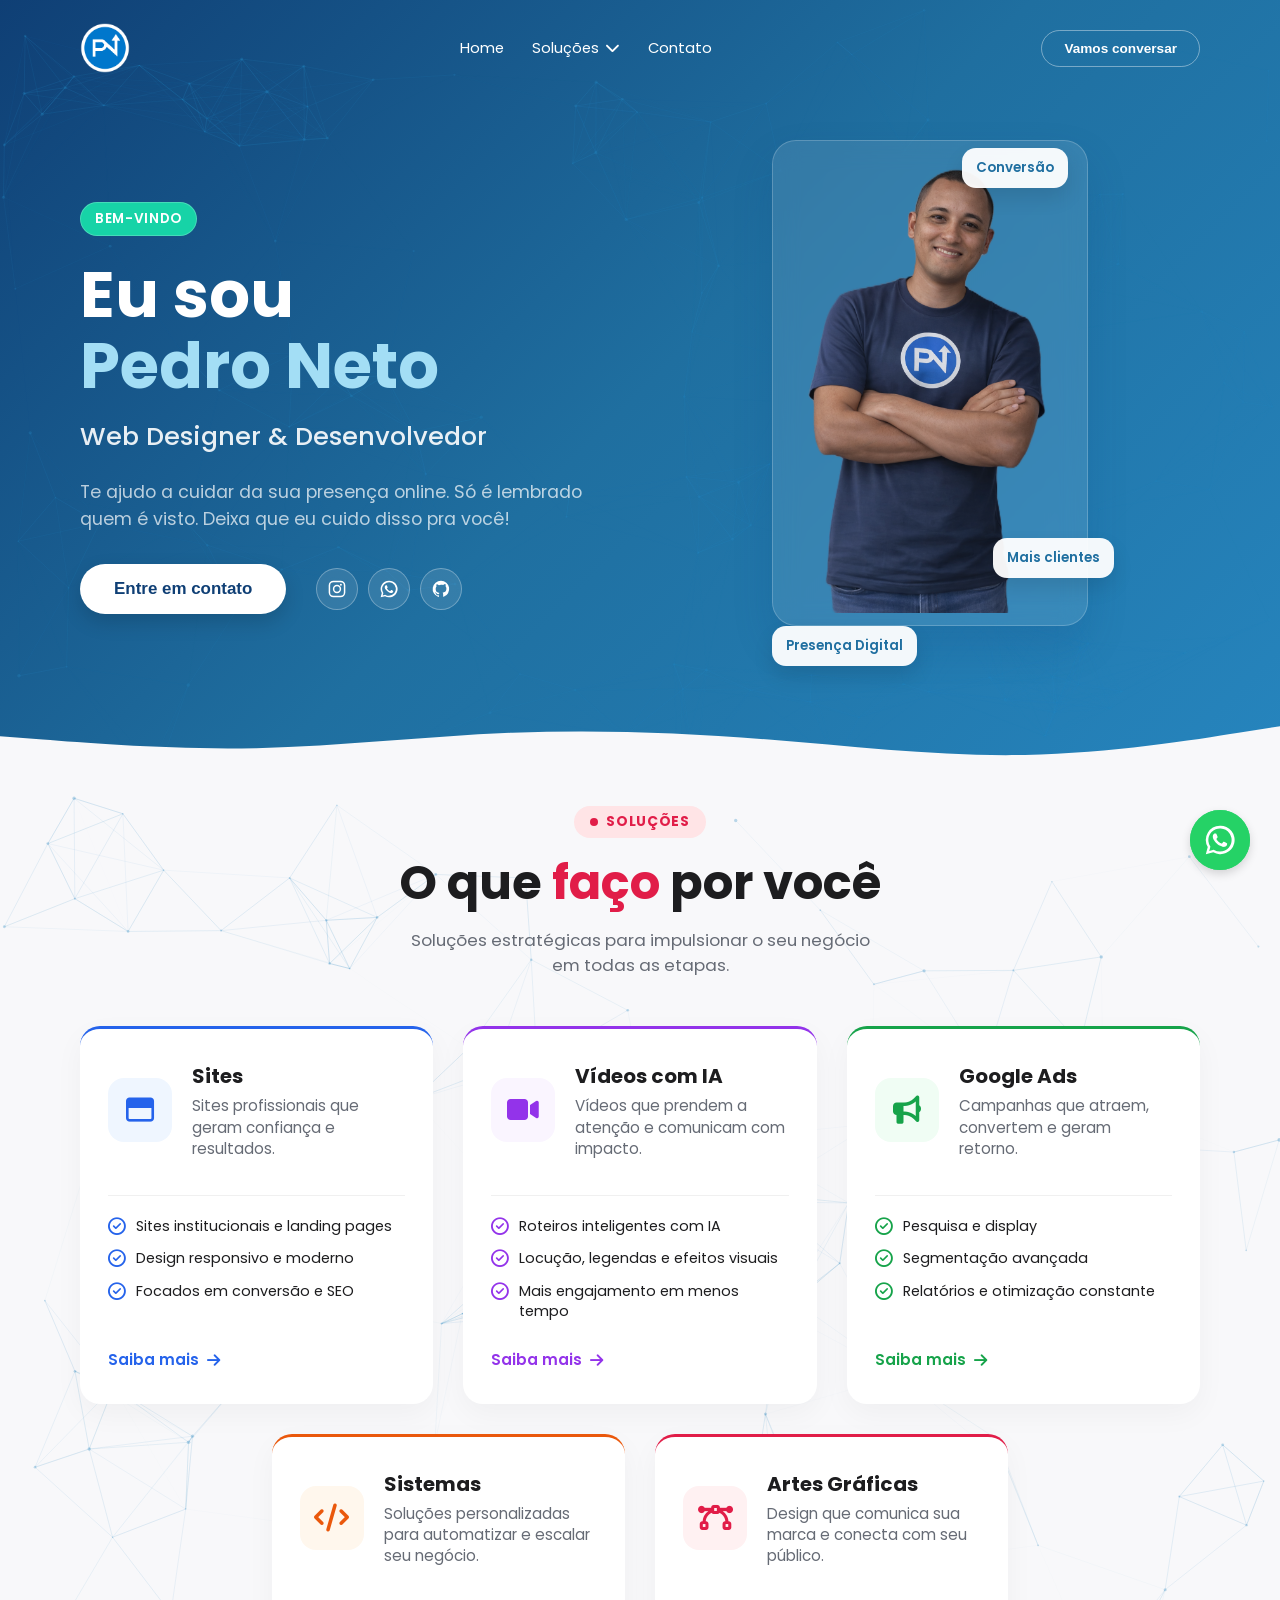
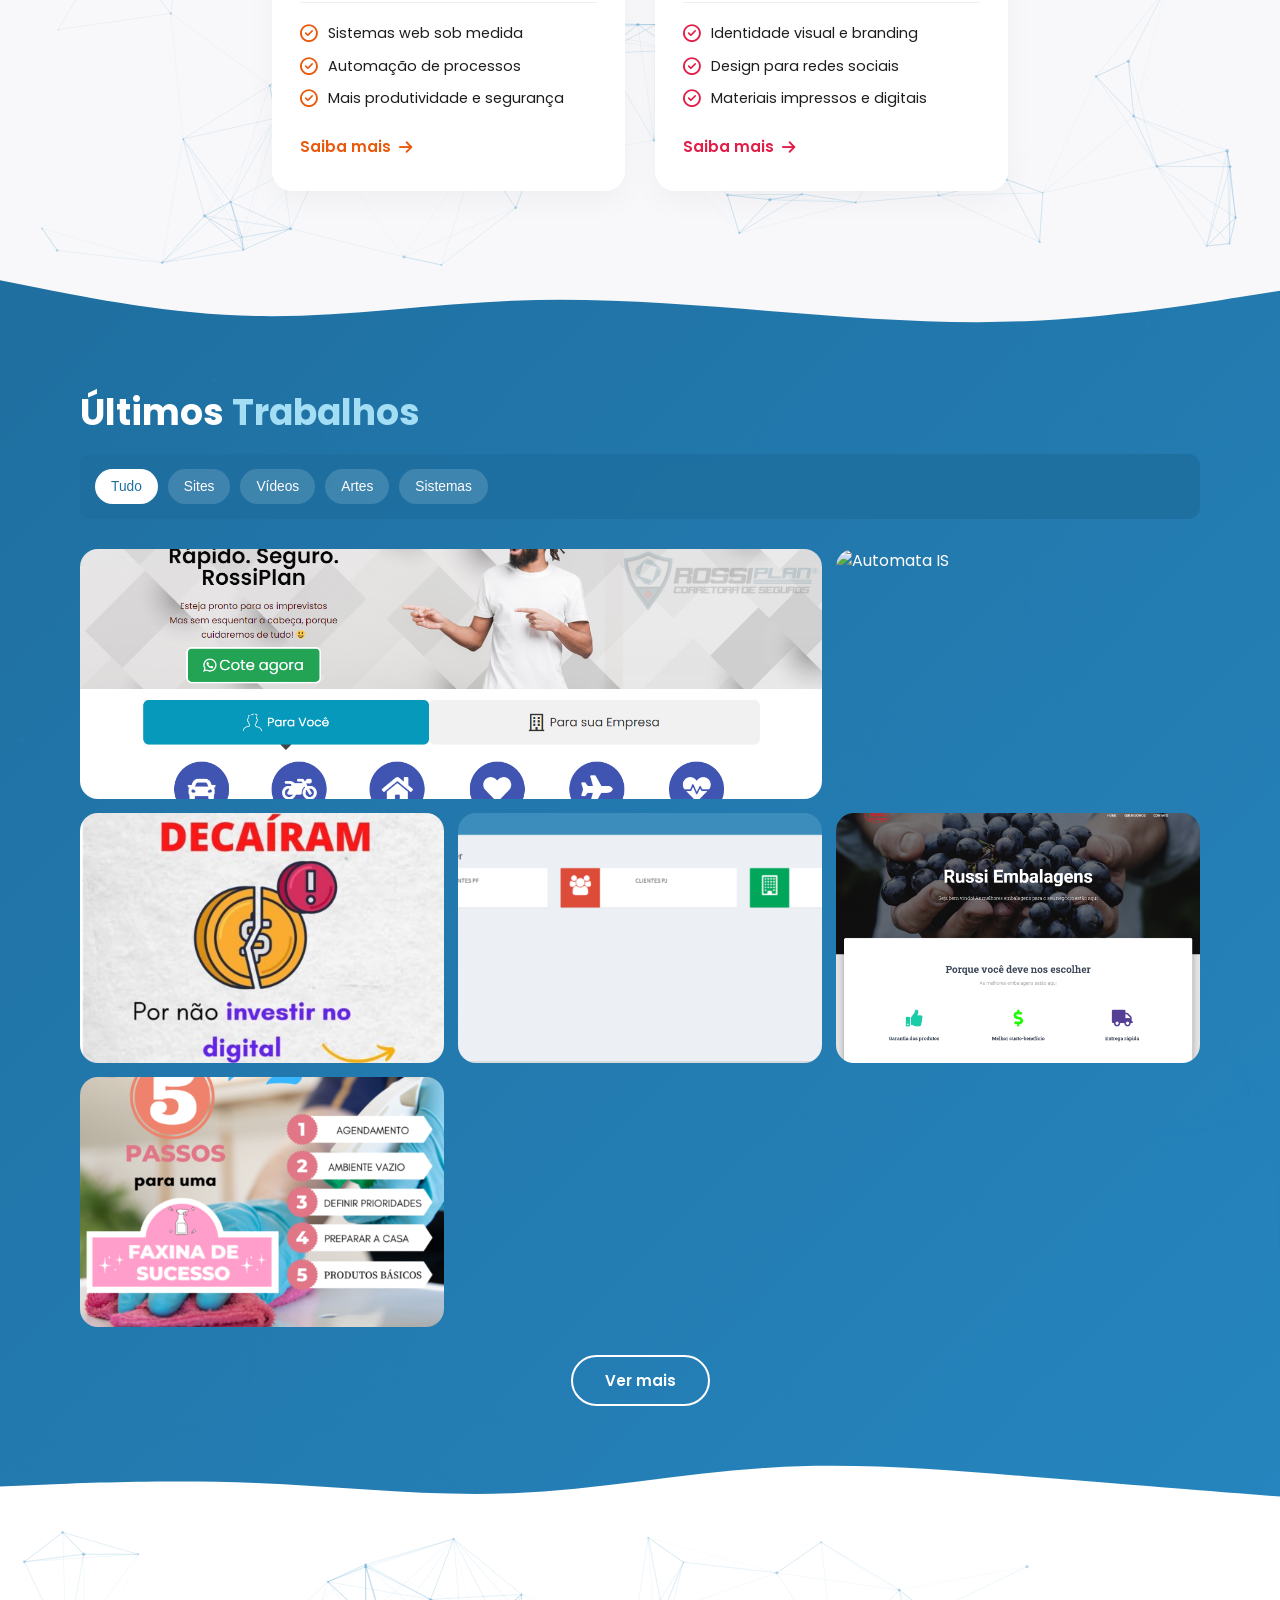
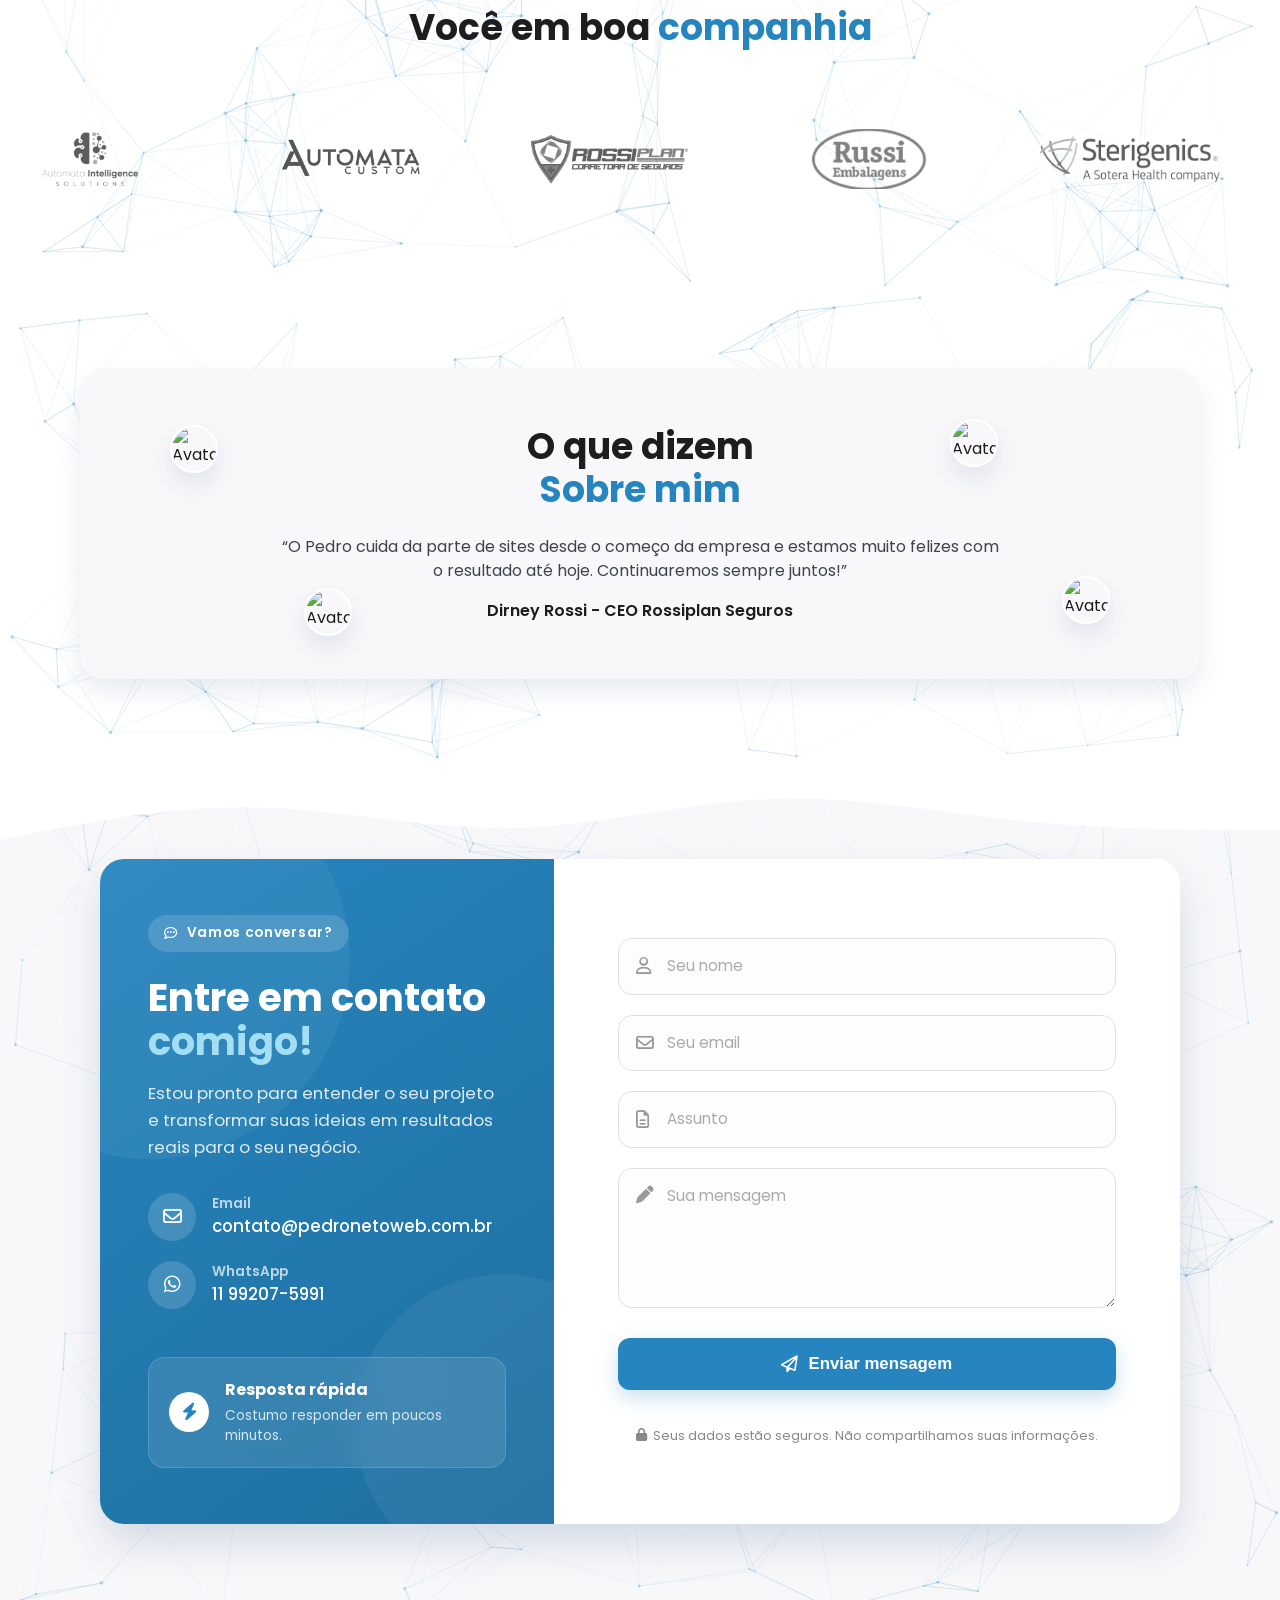
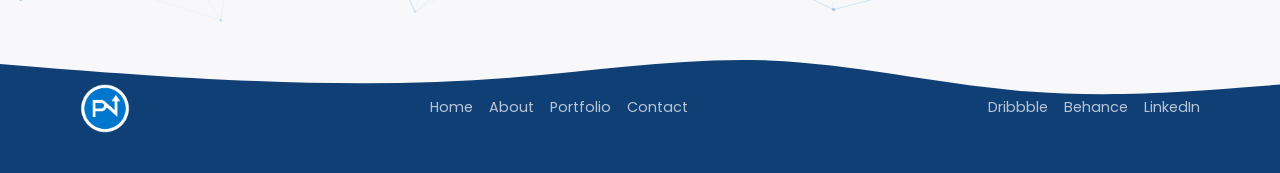
==== commit b9a0d200: "Redesign" ====
--- a/index.html
+++ b/index.html
@@ -15,7 +15,7 @@
 <body>
   <header class="header">
     <div class="container nav">
-      <a class="logo" href="#">Pedro<span>.</span></a>
+      <a class="logo" href="#"><img src="img/pnlogo.png" width="50px"></a>
       <nav class="menu">
         <a href="#home">Home</a>
         <div class="menu-item-has-children">
@@ -162,7 +162,7 @@
       <div class="container hero-grid">
         <div class="hero-content">
           <p class="eyebrow">Bem-vindo</p>
-          <h1>Eu sou <span>Pedro Neto</span><br /></h1>
+          <h1>Eu sou <span>Pedro Neto</span></h1>
           <h2>Web Designer & Desenvolvedor</h2>
           <p class="hero-text">
             Te ajudo a cuidar da sua presença online. Só é lembrado quem é visto. Deixa que eu cuido disso pra você!
@@ -200,9 +200,14 @@
           <div class="badge b3 float">Mais clientes</div>
         </div>
       </div>
+      <div class="custom-shape-divider-bottom">
+        <svg viewBox="0 0 1440 320" preserveAspectRatio="none">
+          <path class="shape-fill-soft" d="M0,160L48,170.7C96,181,192,203,288,197.3C384,192,480,160,576,149.3C672,139,768,149,864,170.7C960,192,1056,224,1152,218.7C1248,213,1344,171,1392,149.3L1440,128L1440,320L1392,320C1344,320,1248,320,1152,320C1056,320,960,320,864,320C768,320,672,320,576,320C480,320,384,320,288,320C192,320,96,320,48,320L0,320Z"></path>
+        </svg>
+      </div>
     </section>
 
-    <section id="services" class="section reveal">
+    <section id="services" class="section reveal" style="background: var(--bg-soft); padding-top: 20px;">
       <div class="container services-inner">
         <div class="services-header">
           <div class="services-badge"><span class="badge-dot"></span> SOLUÇÕES</div>
@@ -319,6 +324,11 @@
     </section>
 
     <section id="portfolio" class="section reveal">
+      <div class="custom-shape-divider-top">
+        <svg viewBox="0 0 1440 320" preserveAspectRatio="none">
+          <path class="shape-fill-soft" d="M0,32L48,58.7C96,85,192,139,288,144C384,149,480,107,576,96C672,85,768,107,864,128C960,149,1056,171,1152,160C1248,149,1344,107,1392,85.3L1440,64L1440,0L1392,0C1344,0,1248,0,1152,0C1056,0,960,0,864,0C768,0,672,0,576,0C480,0,384,0,288,0C192,0,96,0,48,0L0,0Z"></path>
+        </svg>
+      </div>
       <div class="container">
         <h2 class="section-title">Últimos <span>Trabalhos</span></h2>
         <div class="filters">
@@ -370,6 +380,12 @@
             <div class="overlay">WebSapiens</div>
           </article>
         </div>
+        <button class="portfolio-more-btn" id="portfolio-more-btn" aria-expanded="false">Ver mais</button>
+      </div>
+      <div class="custom-shape-divider-bottom">
+        <svg viewBox="0 0 1440 320" preserveAspectRatio="none">
+          <path class="shape-fill-white" d="M0,192L48,186.7C96,181,192,171,288,181.3C384,192,480,224,576,213.3C672,203,768,149,864,133.3C960,117,1056,139,1152,160C1248,181,1344,203,1392,213.3L1440,224L1440,320L1392,320C1344,320,1248,320,1152,320C1056,320,960,320,864,320C768,320,672,320,576,320C480,320,384,320,288,320C192,320,96,320,48,320L0,320Z"></path>
+        </svg>
       </div>
     </section>
     <section id="partners" class="section partners reveal">
@@ -409,7 +425,12 @@
       </div>
     </section>
 
-    <section id="contact" class="section contact-premium reveal">
+    <section id="contact" class="section contact-premium reveal" style="position: relative;">
+      <div class="custom-shape-divider-top">
+        <svg viewBox="0 0 1440 320" preserveAspectRatio="none">
+          <path class="shape-fill-white" d="M0,256L48,229.3C96,203,192,149,288,154.7C384,160,480,224,576,218.7C672,213,768,139,864,128C960,117,1056,171,1152,197.3C1248,224,1344,224,1392,224L1440,224L1440,0L1392,0C1344,0,1248,0,1152,0C1056,0,960,0,864,0C768,0,672,0,576,0C480,0,384,0,288,0C192,0,96,0,48,0L0,0Z"></path>
+        </svg>
+      </div>
       <div class="container">
         <div class="contact-split-card">
           <!-- Left Panel -->
@@ -421,7 +442,8 @@
             <div class="contact-left-content">
               <span class="contact-badge"><i class="fa-regular fa-comment-dots"></i> Vamos conversar?</span>
               <h2 class="contact-title">Entre em contato <span class="contact-highlight">comigo!</span></h2>
-              <p class="contact-desc">Estou pronto para entender o seu projeto e transformar suas ideias em resultados reais para o seu negócio.</p>
+              <p class="contact-desc">Estou pronto para entender o seu projeto e transformar suas ideias em resultados
+                reais para o seu negócio.</p>
 
               <div class="contact-methods">
                 <div class="method-item">
@@ -472,7 +494,8 @@
               <button class="btn-submit-premium" type="submit">
                 <i class="fa-regular fa-paper-plane"></i> Enviar mensagem
               </button>
-              <p class="trust-text"><i class="fa-solid fa-lock"></i> Seus dados estão seguros. Não compartilhamos suas informações.</p>
+              <p class="trust-text"><i class="fa-solid fa-lock"></i> Seus dados estão seguros. Não compartilhamos suas
+                informações.</p>
             </form>
           </div>
         </div>
@@ -481,8 +504,13 @@
   </main>
 
   <footer class="footer">
+    <div class="custom-shape-divider-top">
+      <svg viewBox="0 0 1440 320" preserveAspectRatio="none">
+        <path class="shape-fill-soft" d="M0,128L48,138.7C96,149,192,171,288,181.3C384,192,480,192,576,170.7C672,149,768,107,864,117.3C960,128,1056,192,1152,213.3C1248,235,1344,213,1392,202.7L1440,192L1440,0L1392,0C1344,0,1248,0,1152,0C1056,0,960,0,864,0C768,0,672,0,576,0C480,0,384,0,288,0C192,0,96,0,48,0L0,0Z"></path>
+      </svg>
+    </div>
     <div class="container footer-row">
-      <a class="logo" href="#">Alif<span>.</span></a>
+      <a class="logo" href="#"><img src="img/pnlogo.png" width="50px"></a>
       <div class="footer-links">
         <a href="#home">Home</a>
         <a href="#about">About</a>
@@ -504,6 +532,14 @@
     </svg>
   </a>
 
+  <!-- Portfolio Lightbox -->
+
+  <div class="portfolio-lightbox" id="portfolio-lightbox" role="dialog" aria-modal="true" aria-label="Imagem ampliada">
+    <button class="portfolio-lightbox__close" id="portfolio-lightbox-close" aria-label="Fechar">&times;</button>
+    <img class="portfolio-lightbox__img" id="portfolio-lightbox-img" src="" alt="" />
+    <span class="portfolio-lightbox__caption" id="portfolio-lightbox-caption"></span>
+  </div>
+
   <script src="js/script.js"></script>
 </body>
 
--- a/css/style.css
+++ b/css/style.css
@@ -1,14 +1,18 @@
 /* ===== Base ===== */
 :root {
   --primary: #2685be;
+  --primary-dark: #1f6fa0;
+  --primary-darker: #0f3f75;
   --bg: #ffffff;
-  --bg-soft: #f8f8f8;
+  --bg-soft: #f8f8fa;
   --text: #1d1d1f;
+  --text-light: #ffffff;
   --muted: #666b75;
+  --muted-light: rgba(255, 255, 255, 0.7);
   --radius-lg: 24px;
   --radius-md: 16px;
-  --shadow-lg: 0 18px 40px rgba(18, 18, 18, 0.12);
-  --shadow-md: 0 12px 24px rgba(18, 18, 18, 0.08);
+  --shadow-lg: 0 20px 40px rgba(15, 63, 117, 0.15);
+  --shadow-md: 0 12px 24px rgba(15, 63, 117, 0.1);
 }
 
 * {
@@ -141,14 +145,82 @@
   }
 }
 
+/* ===== Curved Dividers ===== */
+.custom-shape-divider-bottom,
+.custom-shape-divider-top {
+  position: absolute;
+  left: 0;
+  width: 100%;
+  overflow: hidden;
+  line-height: 0;
+  z-index: 10;
+  pointer-events: none;
+}
+
+.custom-shape-divider-bottom {
+  bottom: -1px;
+}
+
+.custom-shape-divider-top {
+  top: -1px;
+}
+
+.custom-shape-divider-bottom svg,
+.custom-shape-divider-top svg {
+  position: relative;
+  display: block;
+  width: calc(100% + 1.3px);
+  height: 8vw;
+  min-height: 50px;
+}
+
+.shape-fill-white {
+  fill: var(--bg);
+}
+
+.shape-fill-soft {
+  fill: var(--bg-soft);
+}
+
+.shape-fill-blue {
+  fill: var(--primary);
+}
+
 /* ===== Header ===== */
 .header {
-  position: sticky;
+  position: fixed;
+  /* Changed from sticky to fixed to ensure it floats over the hero properly */
   top: 0;
-  z-index: 50;
-  background: rgba(255, 255, 255, 0.95);
-  backdrop-filter: blur(8px);
-  border-bottom: 1px solid #f0f0f0;
+  left: 0;
+  right: 0;
+  z-index: 100;
+  background: transparent;
+  border-bottom: none;
+  isolation: isolate;
+  transition: all 0.4s cubic-bezier(0.4, 0, 0.2, 1);
+  padding: 10px 0;
+  /* extra padding that shrinks on scroll */
+}
+
+.header.scrolled {
+  background: var(--primary-darker);
+  background: linear-gradient(90deg, var(--primary-darker), var(--primary-dark));
+  box-shadow: 0 4px 20px rgba(0, 0, 0, 0.2);
+  padding: 5px 0;
+}
+
+.desktop-cta {
+  font-size: 0.85rem;
+  padding: 10px 22px;
+  background: transparent;
+  color: #fff;
+  border: 1.5px solid rgba(255, 255, 255, 0.4);
+}
+
+.header.scrolled .desktop-cta {
+  background: #fff;
+  color: var(--primary-darker);
+  border-color: #fff;
 }
 
 .nav {
@@ -162,17 +234,22 @@
 .logo {
   font-size: 1.35rem;
   font-weight: 700;
+  color: var(--text-light);
+}
+
+.logo span {
+  color: #fff;
 }
 
 .menu {
   display: none;
   gap: 28px;
-  color: var(--muted);
+  color: var(--text-light);
   font-size: 0.92rem;
 }
 
 .menu a:hover {
-  color: var(--primary);
+  color: rgba(255, 255, 255, 0.8);
 }
 
 /* Mega Menu Desktop */
@@ -337,11 +414,13 @@
   background: #fff;
   padding: 22px;
   transform: translateX(100%);
-  transition: transform 0.3s ease;
+  transition: transform 0.3s ease, visibility 0.3s ease;
   box-shadow: -10px 0 30px rgba(0, 0, 0, 0.12);
   z-index: 80;
   will-change: transform;
   pointer-events: none;
+  /* Prevent the ✕ close button from ghosting over the hamburger */
+  visibility: hidden;
 }
 
 .mobile-close {
@@ -445,6 +524,19 @@
   transform: translateX(0);
   pointer-events: auto;
   touch-action: pan-y;
+  visibility: visible;
+}
+
+@media (min-width: 992px) {
+
+  .mobile-menu,
+  .mobile-overlay,
+  .menu-toggle,
+  .mobile-close {
+    display: none !important;
+    visibility: hidden !important;
+    pointer-events: none !important;
+  }
 }
 
 /* ===== Sections + particle layer ===== */
@@ -473,59 +565,82 @@
   }
 }
 
-/* ===== Hero ===== */
+/* ====/* ===== Hero Section ===== */
 .hero {
-  padding-top: 56px;
+  position: relative;
+  padding: 140px 0 160px;
+  background: linear-gradient(135deg, var(--primary-darker) 0%, var(--primary-dark) 50%, var(--primary) 100%);
+  color: var(--text-light);
+  overflow: hidden;
 }
 
 .hero-grid {
   display: grid;
   gap: 40px;
   align-items: center;
+  position: relative;
+  z-index: 2;
 }
 
 .eyebrow {
-  margin: 0 0 8px;
-  color: var(--primary);
-  font-size: 15px;
-  letter-spacing: 0.18em;
+  display: inline-block;
+  padding: 6px 14px;
+  background: rgb(24 219 169 / 95%);
+  backdrop-filter: blur(8px);
+  border: 1px solid rgba(255, 255, 255, 0.2);
+  border-radius: 999px;
+  font-size: 0.85rem;
   font-weight: 600;
+  color: var(--text-light);
+  margin-bottom: 24px;
+  text-transform: uppercase;
+  letter-spacing: 0.05em;
+  margin-top: 50px;
 }
 
 .hero-content h1 {
-  margin: 0;
-  font-size: clamp(2rem, 6vw, 3.8rem);
-  line-height: 1.12;
+  font-size: clamp(2.5rem, 5vw, 4rem);
+  line-height: 1.1;
+  margin: 0 0 16px 0;
+  color: var(--text-light);
 }
 
 .hero-content h1 span {
+  color: #a3def5;
+  /* Light blue accent */
   white-space: nowrap;
 }
 
+.hero-content h2 {
+  font-size: clamp(1.2rem, 2vw, 1.8rem);
+  color: rgba(255, 255, 255, 0.9);
+  font-weight: 500;
+  margin: 0 0 24px 0;
+}
+
 .hero-text {
-  margin: 20px 0 0;
-  max-width: 560px;
-  color: var(--muted);
+  font-size: 1.1rem;
+  color: var(--muted-light);
+  margin-bottom: 32px;
+  max-width: 520px;
 }
 
 .hero-actions {
-  margin-top: 28px;
-  display: flex;
-  align-items: center;
-  gap: 16px;
+  display: flex;
+  align-items: center;
+  flex-wrap: wrap;
+  gap: 30px;
+  margin-top: 20px;
 }
 
 .hero-actions .btn-primary {
+  background: #fff;
+  color: var(--primary-darker);
   padding: 15px 34px;
   font-size: 1.06rem;
-  letter-spacing: 0.01em;
-  box-shadow:
-    0 4px 14px rgba(38, 133, 190, 0.35),
-    0 14px 32px rgba(38, 133, 190, 0.22);
-}
-
-.hero-actions .btn-primary:hover {
-  filter: brightness(1.02);
+  box-shadow: 0 8px 20px rgba(0, 0, 0, 0.15);
+  margin: 0;
+  /* ensure no weird margins */
 }
 
 .social-links {
@@ -535,32 +650,42 @@
 }
 
 .social-link {
-  width: 38px;
-  height: 38px;
+  width: 42px;
+  height: 42px;
   display: inline-flex;
   align-items: center;
   justify-content: center;
-  border: 1px solid #e6e6e6;
+  border: 1px solid rgba(255, 255, 255, 0.3);
+  background: rgba(255, 255, 255, 0.1);
   border-radius: 999px;
-  color: #5f6470;
+  color: #fff;
   transition: all 0.25s ease;
 }
 
 .social-link svg {
-  width: 18px;
-  height: 18px;
+  width: 20px;
+  height: 20px;
   fill: currentColor;
 }
 
 .social-link:hover {
+  background: #fff;
   color: var(--primary);
-  border-color: var(--primary);
-  transform: translateY(-1px);
+  border-color: #fff;
+  transform: translateY(-2px);
+}
+
+.hero-image-wrap {
+  position: relative;
+  max-width: 470px;
+  margin-inline: auto;
 }
 
 .hero-shape {
   border-radius: var(--radius-lg);
-  background: linear-gradient(135deg, #fff0f1, #fff8f0);
+  background: rgba(255, 255, 255, 0.1);
+  backdrop-filter: blur(12px);
+  border: 1px solid rgba(255, 255, 255, 0.2);
   padding: 12px;
   box-shadow: var(--shadow-lg);
 }
@@ -572,20 +697,23 @@
   border-radius: 20px;
 }
 
-.hero-image-wrap {
-  position: relative;
-  max-width: 470px;
-  margin-inline: auto;
-}
-
 .badge {
   position: absolute;
-  background: #fff;
+  background: rgba(255, 255, 255, 0.95);
   border-radius: 14px;
-  box-shadow: var(--shadow-md);
-  padding: 9px 12px;
+  box-shadow: 0 10px 20px rgba(0, 0, 0, 0.1);
+  padding: 10px 14px;
   font-size: 0.84rem;
-  font-weight: 500;
+  font-weight: 600;
+  color: var(--primary-dark);
+  display: flex;
+  align-items: center;
+  gap: 8px;
+}
+
+.badge i {
+  color: var(--primary);
+}
 }
 
 .b1 {
@@ -856,8 +984,19 @@
 
 /* ===== Portfolio ===== */
 #portfolio {
+  position: relative;
   overflow: visible;
-  /* Override overflow: hidden from .section so sticky works */
+  padding: 120px 0;
+  background: linear-gradient(135deg, var(--primary-dark) 0%, var(--primary) 100%);
+  color: var(--text-light);
+}
+
+#portfolio .section-title {
+  color: var(--text-light);
+}
+
+#portfolio .section-title span {
+  color: #a3def5;
 }
 
 .filters {
@@ -867,27 +1006,41 @@
   gap: 10px;
   position: sticky;
   top: 76px;
-  z-index: 40;
-  background: rgba(255, 255, 255, 0.95);
-  backdrop-filter: blur(8px);
+  /* z-index intentionally below header (50) */
+  z-index: 30;
+  background: transparent;
   padding: 15px 0;
   transition: all 0.3s ease;
+}
+
+/* Restore blur only on desktop where the bug doesn't manifest */
+@media (min-width: 760px) {
+  .filters {
+    background: rgba(31, 111, 160, 0.9);
+    backdrop-filter: blur(8px);
+    border-radius: 12px;
+    padding: 15px;
+  }
 }
 
 .filter-btn {
   border: 0;
   border-radius: 999px;
-  background: #f1f1f1;
-  color: #555;
+  background: rgba(255, 255, 255, 0.15);
+  color: #fff;
   padding: 10px 16px;
   font-size: 0.86rem;
   cursor: pointer;
   transition: all 0.25s ease;
 }
 
+.filter-btn:hover {
+  background: rgba(255, 255, 255, 0.3);
+}
+
 .filter-btn.active {
-  background: var(--primary);
-  color: #fff;
+  background: #fff;
+  color: var(--primary-dark);
 }
 
 .portfolio-grid {
@@ -938,6 +1091,117 @@
   display: none;
 }
 
+/* Work items collapsed beyond 2 rows */
+.work-item.row-hidden {
+  display: none;
+}
+
+/* ===== Portfolio "Ver mais" button ===== */
+.portfolio-more-btn {
+  display: block;
+  margin: 28px auto 0;
+  padding: 12px 32px;
+  border: 2px solid #fff;
+  border-radius: 999px;
+  background: transparent;
+  color: #fff;
+  font-size: 0.95rem;
+  font-weight: 600;
+  cursor: pointer;
+  transition: background 0.25s ease, color 0.25s ease, transform 0.2s ease;
+  font-family: inherit;
+}
+
+.portfolio-more-btn:hover {
+  background: #fff;
+  color: var(--primary-dark);
+  transform: translateY(-2px);
+}
+
+/* ===== Portfolio Lightbox ===== */
+.portfolio-lightbox {
+  position: fixed;
+  inset: 0;
+  z-index: 9999;
+  display: none;
+  align-items: center;
+  justify-content: center;
+  background: rgba(0, 0, 0, 0);
+  pointer-events: none;
+  transition: background 0.3s ease;
+}
+
+.portfolio-lightbox.is-open {
+  display: flex;
+  background: rgba(0, 0, 0, 0.88);
+  pointer-events: all;
+}
+
+.portfolio-lightbox__img {
+  max-width: 90vw;
+  max-height: 88vh;
+  border-radius: 16px;
+  box-shadow: 0 32px 80px rgba(0, 0, 0, 0.5);
+  object-fit: contain;
+  opacity: 0;
+  transform: scale(0.88);
+  transition: opacity 0.35s ease, transform 0.35s ease;
+}
+
+.portfolio-lightbox.is-open .portfolio-lightbox__img {
+  opacity: 1;
+  transform: scale(1);
+}
+
+.portfolio-lightbox__caption {
+  position: absolute;
+  bottom: 28px;
+  left: 50%;
+  transform: translateX(-50%);
+  background: rgba(255, 255, 255, 0.12);
+  backdrop-filter: blur(10px);
+  color: #fff;
+  padding: 8px 20px;
+  border-radius: 999px;
+  font-size: 0.9rem;
+  font-weight: 600;
+  white-space: nowrap;
+  opacity: 0;
+  transition: opacity 0.35s ease 0.15s;
+}
+
+.portfolio-lightbox.is-open .portfolio-lightbox__caption {
+  opacity: 1;
+}
+
+.portfolio-lightbox__close {
+  position: absolute;
+  top: 20px;
+  right: 24px;
+  background: rgba(255, 255, 255, 0.15);
+  border: none;
+  color: #fff;
+  width: 44px;
+  height: 44px;
+  border-radius: 50%;
+  font-size: 1.4rem;
+  cursor: pointer;
+  display: flex;
+  align-items: center;
+  justify-content: center;
+  transition: background 0.2s ease, transform 0.2s ease;
+  backdrop-filter: blur(6px);
+}
+
+.portfolio-lightbox__close:hover {
+  background: rgba(255, 255, 255, 0.3);
+  transform: scale(1.08);
+}
+
+/* Clickable cursor on work items */
+.work-item {
+  cursor: pointer;
+}
 
 
 /* ===== Partners Marquee ===== */
@@ -998,8 +1262,13 @@
 }
 
 @keyframes marquee-scroll {
-  0% { transform: translateX(0); }
-  100% { transform: translateX(-50%); }
+  0% {
+    transform: translateX(0);
+  }
+
+  100% {
+    transform: translateX(-50%);
+  }
 }
 
 /* Mobile Responsiveness for Marquee */
@@ -1007,10 +1276,12 @@
   .partners {
     padding: 60px 0;
   }
+
   .marquee-content {
     gap: 40px;
     animation-duration: 25s;
   }
+
   .logo-item {
     width: 130px;
     height: 40px;
@@ -1129,7 +1400,7 @@
 /* Left Panel */
 .contact-left {
   flex: 0 0 42%;
-  background: linear-gradient(145deg, #2685be 0%, #1f6fa0 100%);
+  background: linear-gradient(145deg, var(--primary) 0%, var(--primary-dark) 100%);
   color: #fff;
   padding: 56px 48px;
   position: relative;
@@ -1197,7 +1468,8 @@
 }
 
 .contact-highlight {
-  color: #a3def5; /* lighter blue */
+  color: #a3def5;
+  /* lighter blue */
 }
 
 .contact-desc {
@@ -1264,7 +1536,7 @@
   width: 40px;
   height: 40px;
   background: #fff;
-  color: #2685be;
+  color: var(--primary);
   border-radius: 50%;
   display: flex;
   align-items: center;
@@ -1352,34 +1624,34 @@
   background: #fff;
 }
 
-.contact-form-premium input:focus + .form-icon,
-.contact-form-premium textarea:focus + .form-icon,
+.contact-form-premium input:focus+.form-icon,
+.contact-form-premium textarea:focus+.form-icon,
 .contact-form-premium .form-group:focus-within .form-icon {
-  color: #2685be;
+  color: var(--primary);
 }
 
 .btn-submit-premium {
-  background: linear-gradient(90deg, #2685be 0%, #1f6fa0 100%);
+  background: var(--primary);
   color: #fff;
   border: none;
-  padding: 18px;
-  border-radius: 999px;
+  padding: 16px 24px;
+  border-radius: 12px;
+  font-weight: 600;
   font-size: 1.05rem;
-  font-weight: 600;
   cursor: pointer;
   display: flex;
   align-items: center;
   justify-content: center;
   gap: 10px;
+  transition: all 0.3s ease;
+  box-shadow: 0 8px 20px rgba(38, 133, 190, 0.25);
   margin-top: 10px;
-  transition: all 0.3s ease;
-  box-shadow: 0 8px 24px rgba(38, 133, 190, 0.25);
 }
 
 .btn-submit-premium:hover {
-  transform: scale(1.02);
-  box-shadow: 0 12px 30px rgba(38, 133, 190, 0.35);
-  filter: brightness(1.05);
+  background: var(--primary-dark);
+  transform: translateY(-2px);
+  box-shadow: 0 12px 24px rgba(38, 133, 190, 0.35);
 }
 
 .trust-text {
@@ -1398,12 +1670,15 @@
   .contact-split-card {
     flex-direction: column;
   }
+
   .contact-left {
     padding: 48px 32px;
   }
+
   .contact-right {
     padding: 48px 32px;
   }
+
   .shape-1 {
     width: 250px;
     height: 250px;
@@ -1414,6 +1689,7 @@
   .contact-left {
     padding: 40px 20px;
   }
+
   .contact-right {
     padding: 40px 20px;
   }
@@ -1422,14 +1698,18 @@
 
 /* ===== Footer ===== */
 .footer {
-  border-top: 1px solid #f1f1f1;
-  padding: 28px 0;
+  position: relative;
+  background: var(--primary-darker);
+  color: var(--text-light);
+  padding: 60px 0 40px;
 }
 
 .footer-row {
   display: grid;
   gap: 14px;
   text-align: center;
+  position: relative;
+  z-index: 2;
 }
 
 .footer-links,
@@ -1438,12 +1718,12 @@
   justify-content: center;
   flex-wrap: wrap;
   gap: 16px;
-  color: var(--muted);
+  color: rgba(255, 255, 255, 0.7);
   font-size: 0.9rem;
 }
 
 .footer a:hover {
-  color: var(--primary);
+  color: #fff;
 }
 
 /* ===== Scroll Reveal ===== */
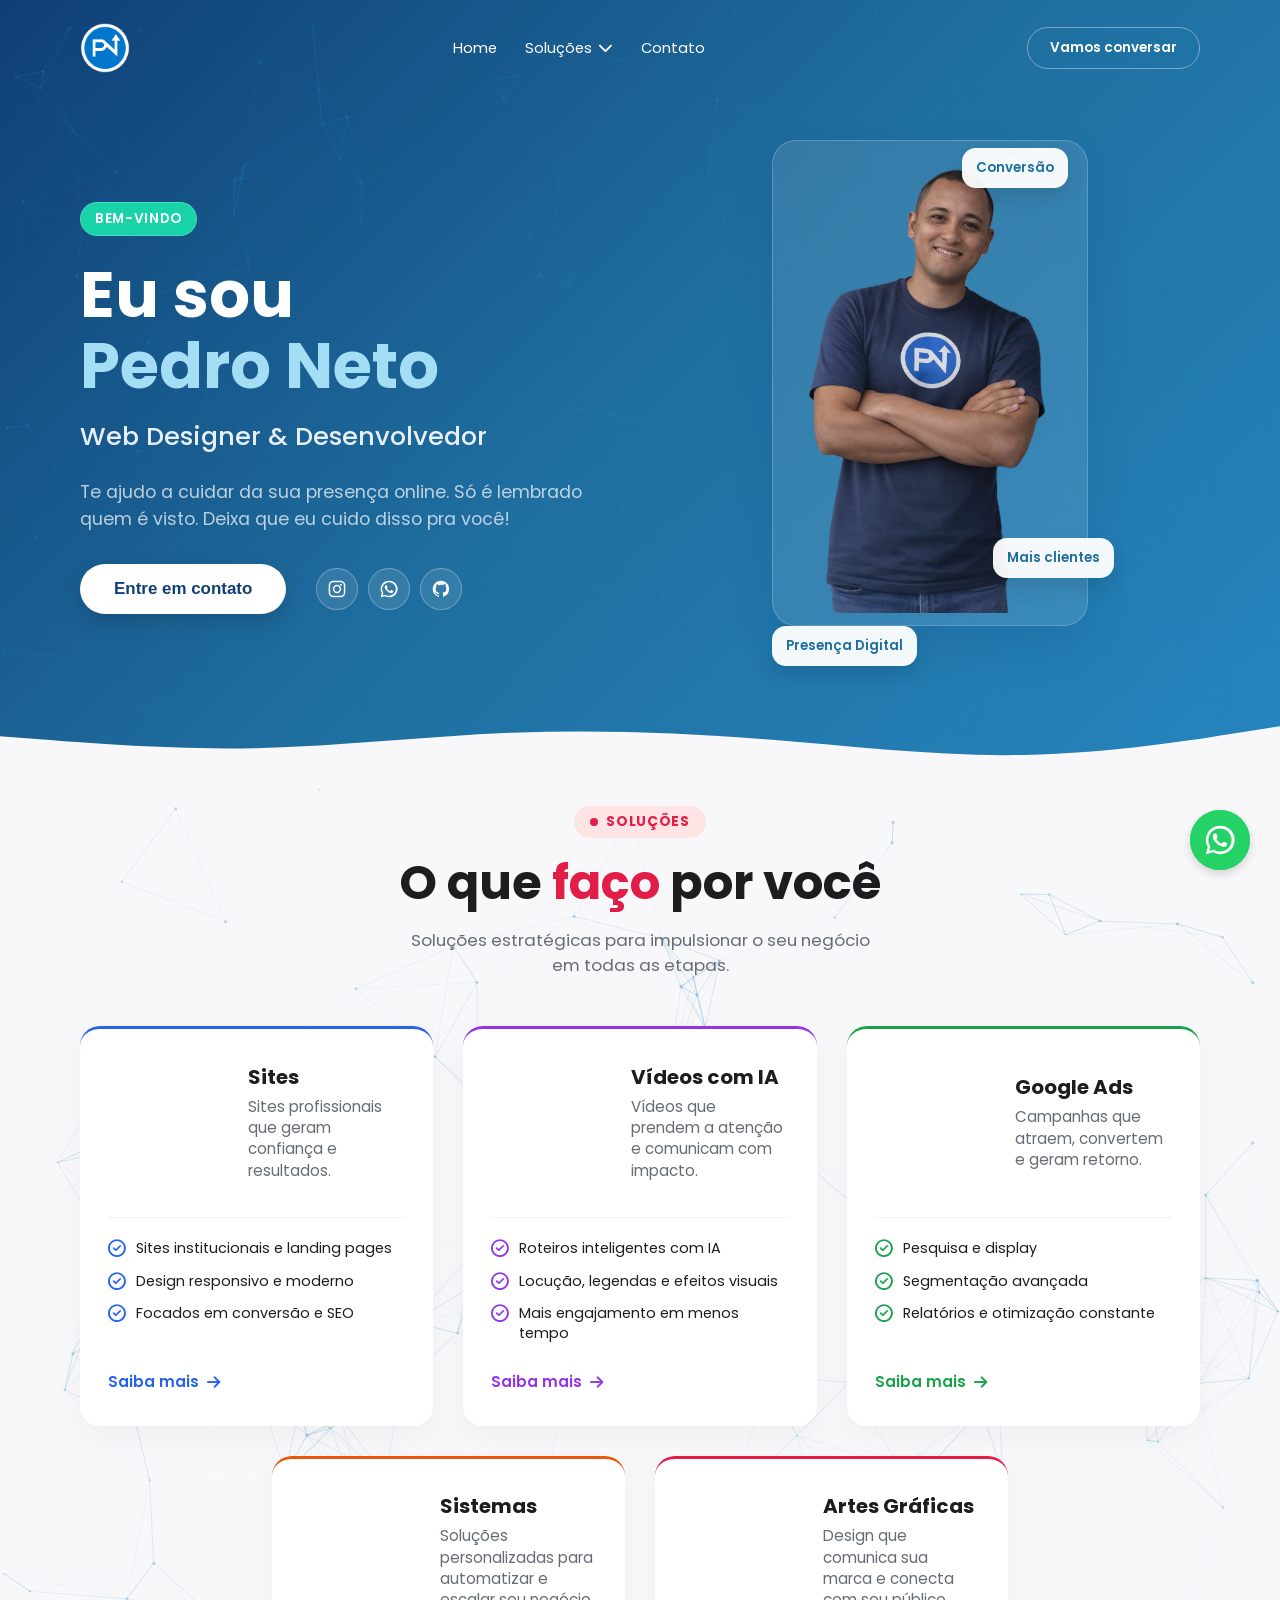
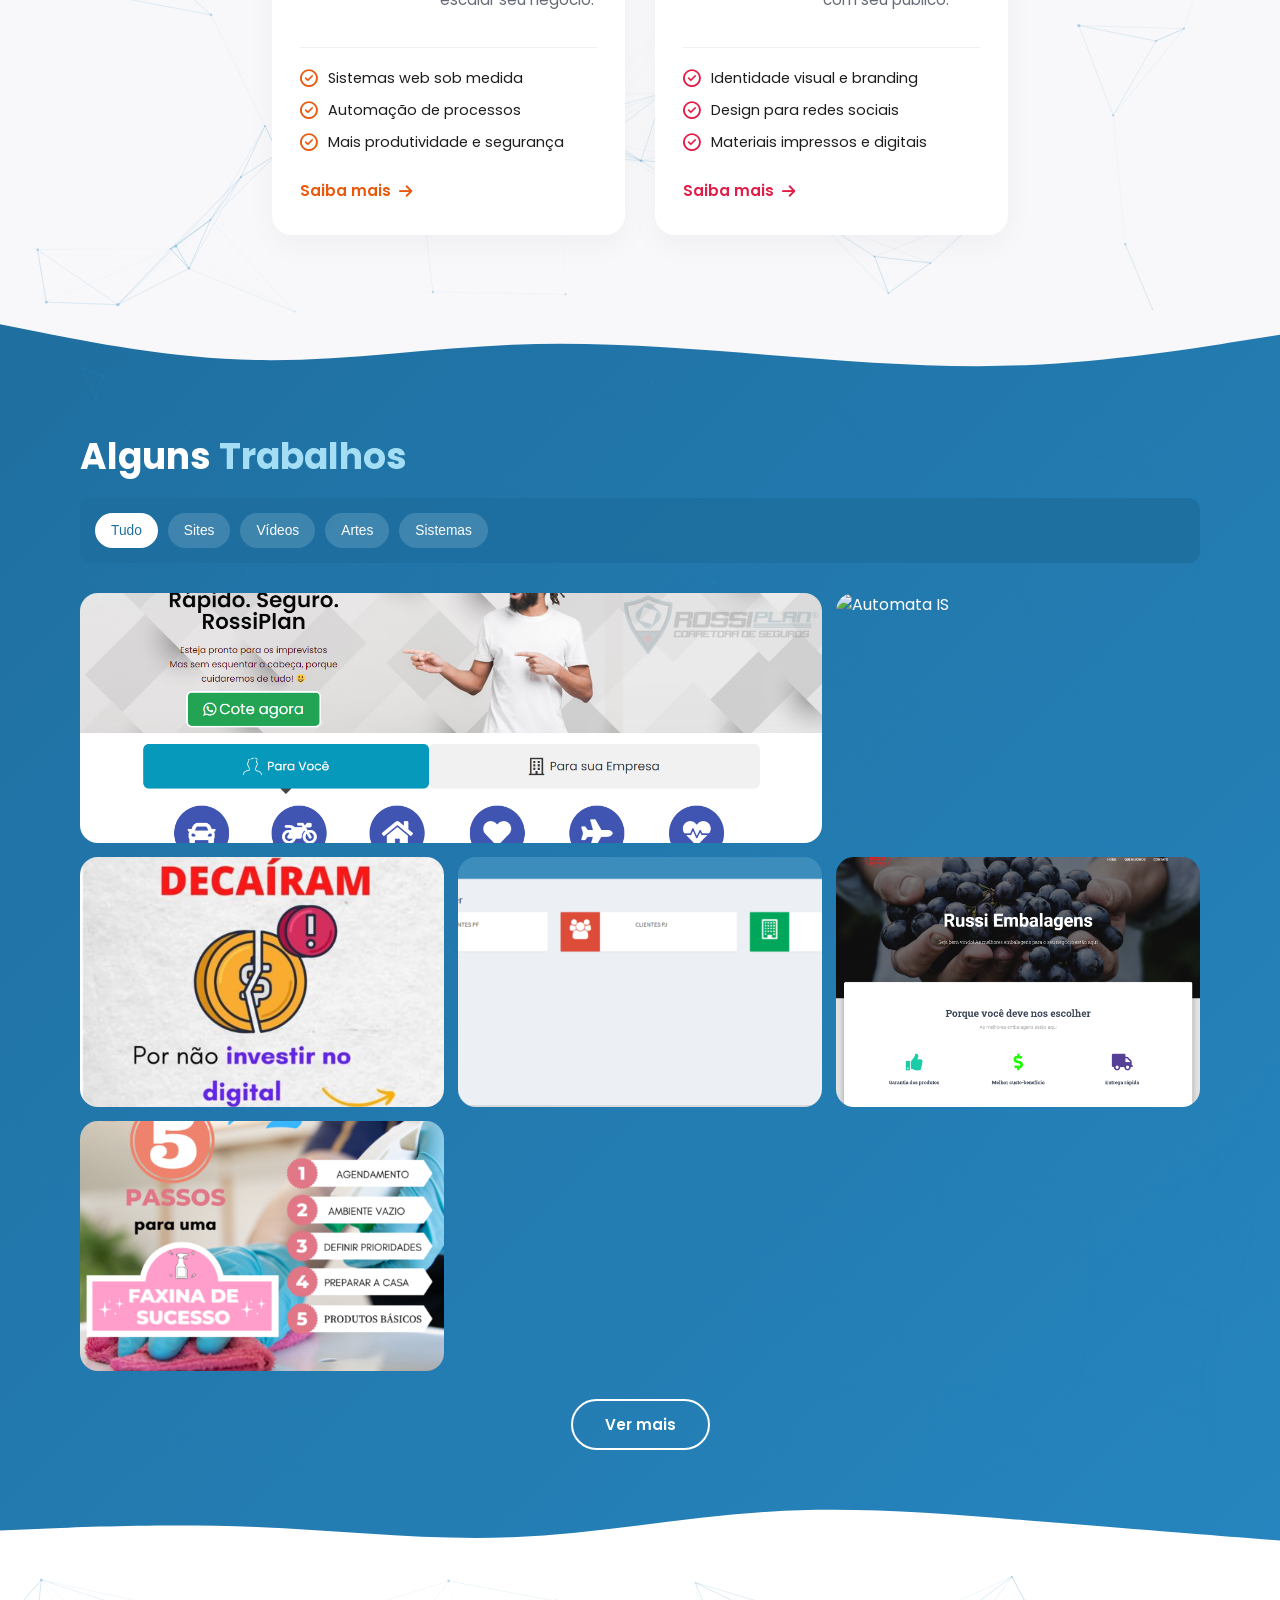
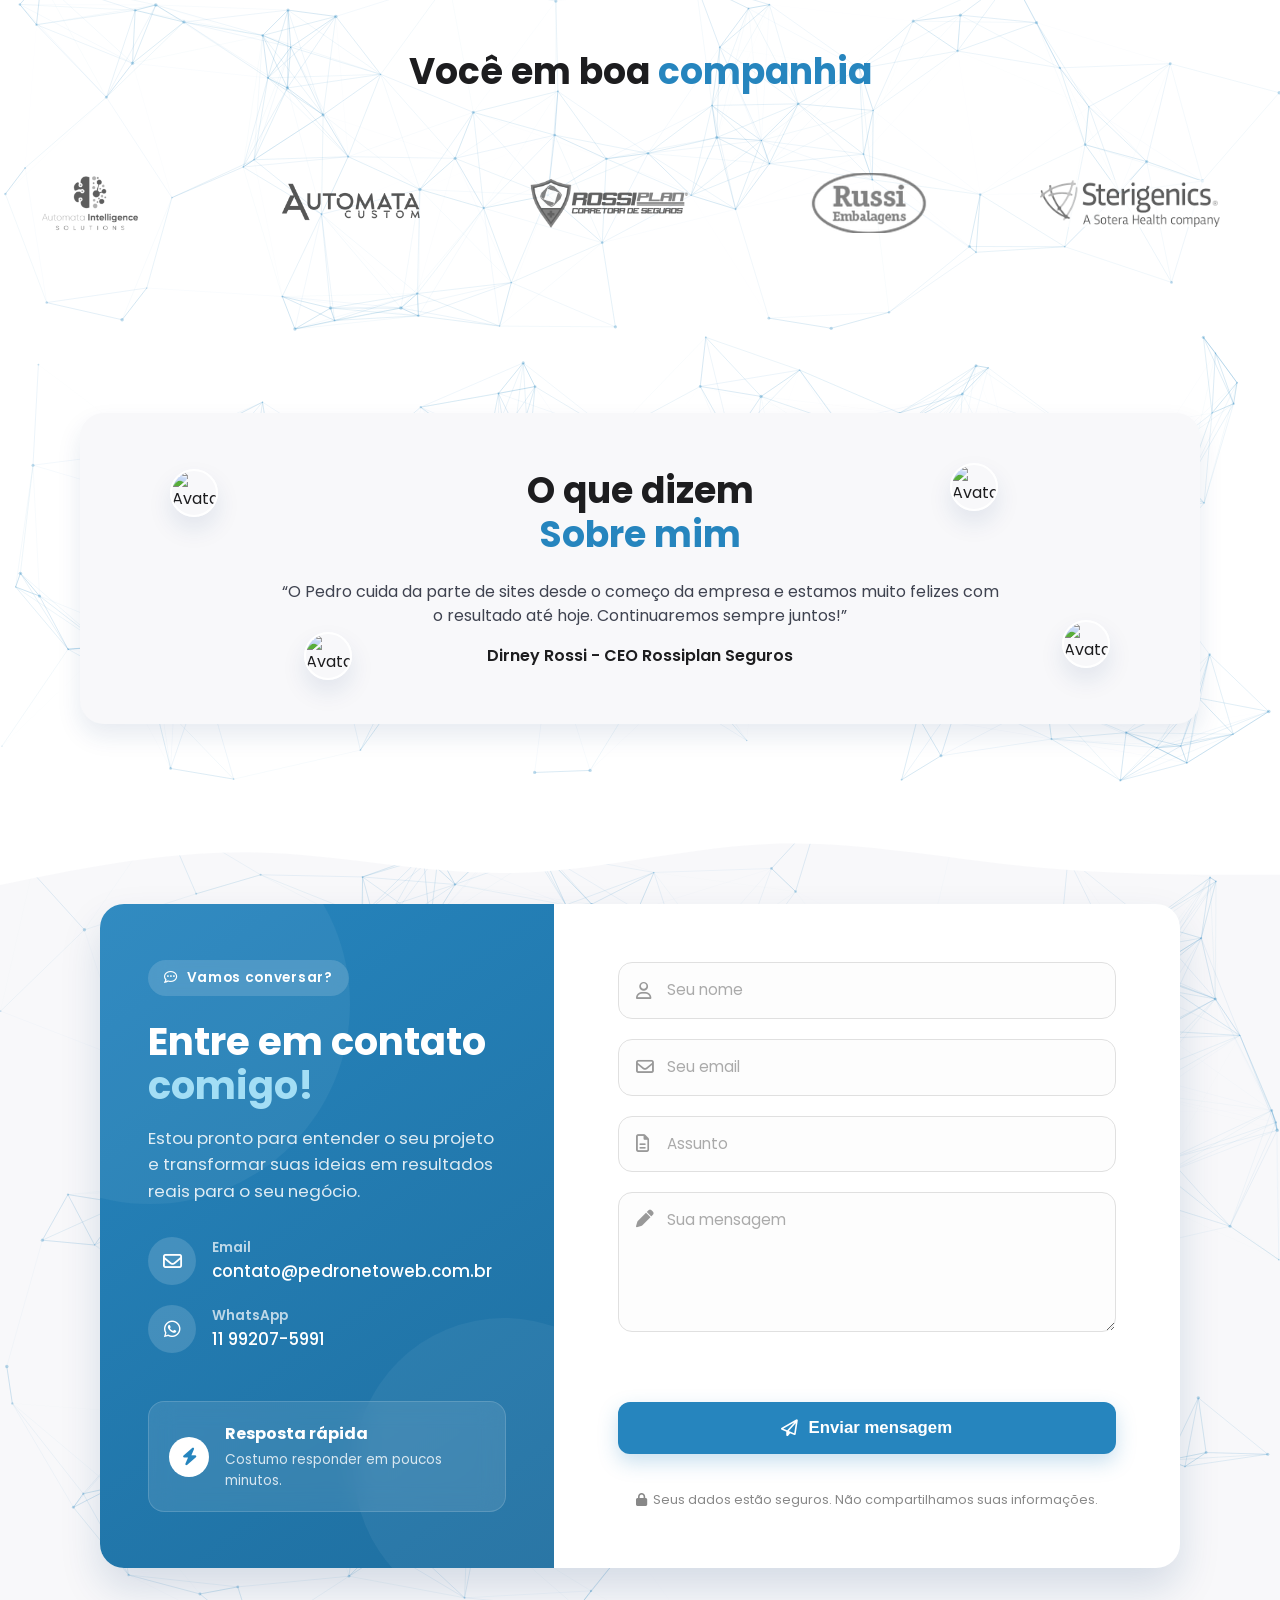
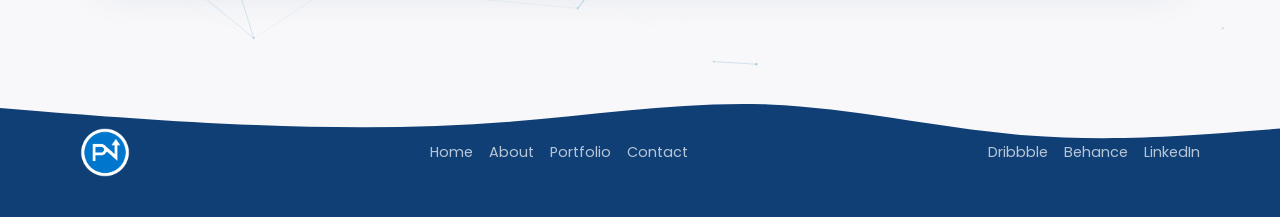
==== commit fcd0ed71: "Add files via upload" ====
--- a/index.html
+++ b/index.html
@@ -10,6 +10,8 @@
   <link href="https://fonts.googleapis.com/css2?family=Poppins:wght@400;500;600;700&display=swap" rel="stylesheet" />
   <link rel="stylesheet" href="https://cdnjs.cloudflare.com/ajax/libs/font-awesome/6.4.0/css/all.min.css" />
   <link rel="stylesheet" href="css/style.css" />
+  <script src="https://unpkg.com/@lottiefiles/lottie-player@latest/dist/lottie-player.js"></script>
+  <script src="https://www.google.com/recaptcha/api.js" async defer></script>
 </head>
 
 <body>
@@ -26,7 +28,7 @@
 
               <div class="mega-column">
                 <h4 class="mega-title">Atrair Clientes</h4>
-                <a href="#google-ads" class="mega-link">
+                <a href="ads.html" class="mega-link">
                   <div class="mega-icon"><i class="fa-solid fa-bullhorn"></i></div>
                   <div class="mega-text">
                     <span class="mega-name">Google Ads</span>
@@ -37,7 +39,7 @@
 
               <div class="mega-column">
                 <h4 class="mega-title">Ter Presença Online</h4>
-                <a href="#sites" class="mega-link">
+                <a href="sites.html" class="mega-link">
                   <div class="mega-icon"><i class="fa-solid fa-laptop-code"></i></div>
                   <div class="mega-text">
                     <span class="mega-name">Sites</span>
@@ -48,14 +50,14 @@
 
               <div class="mega-column">
                 <h4 class="mega-title">Criar Conteúdo</h4>
-                <a href="#videos" class="mega-link">
+                <a href="videos.html" class="mega-link">
                   <div class="mega-icon"><i class="fa-solid fa-video"></i></div>
                   <div class="mega-text">
                     <span class="mega-name">Vídeos</span>
                     <span class="mega-desc">Produção e edição de vídeos para atrair e engajar</span>
                   </div>
                 </a>
-                <a href="#artes" class="mega-link">
+                <a href="artes.html" class="mega-link">
                   <div class="mega-icon"><i class="fa-solid fa-pen-nib"></i></div>
                   <div class="mega-text">
                     <span class="mega-name">Artes Gráficas</span>
@@ -66,7 +68,7 @@
 
               <div class="mega-column">
                 <h4 class="mega-title">Escalar o Negócio</h4>
-                <a href="#sistemas" class="mega-link">
+                <a href="sistemas.html" class="mega-link">
                   <div class="mega-icon"><i class="fa-solid fa-cogs"></i></div>
                   <div class="mega-text">
                     <span class="mega-name">Sistemas</span>
@@ -85,7 +87,7 @@
         <span></span>
         <span></span>
       </button>
-      <button class="btn btn-outline desktop-cta">Vamos conversar</button>
+      <a href="https://wa.me/5511992075991" target="_blank" class="btn btn-outline desktop-cta">Vamos conversar</a>
     </div>
   </header>
 
@@ -101,7 +103,7 @@
 
           <div class="mobile-mega-column">
             <h4 class="mobile-mega-title">Atrair Clientes</h4>
-            <a href="#google-ads" class="mobile-mega-link">
+            <a href="ads.html" class="mobile-mega-link">
               <div class="mega-icon"><i class="fa-solid fa-bullhorn"></i></div>
               <div class="mega-text">
                 <span class="mega-name">Google Ads</span>
@@ -112,7 +114,7 @@
 
           <div class="mobile-mega-column">
             <h4 class="mobile-mega-title">Ter Presença Online</h4>
-            <a href="#sites" class="mobile-mega-link">
+            <a href="sites.html" class="mobile-mega-link">
               <div class="mega-icon"><i class="fa-solid fa-laptop-code"></i></div>
               <div class="mega-text">
                 <span class="mega-name">Sites</span>
@@ -123,14 +125,14 @@
 
           <div class="mobile-mega-column">
             <h4 class="mobile-mega-title">Criar Conteúdo</h4>
-            <a href="#videos" class="mobile-mega-link">
+            <a href="videos.html" class="mobile-mega-link">
               <div class="mega-icon"><i class="fa-solid fa-video"></i></div>
               <div class="mega-text">
                 <span class="mega-name">Vídeos</span>
                 <span class="mega-desc">Produção e edição de vídeos para atrair e engajar</span>
               </div>
             </a>
-            <a href="#artes" class="mobile-mega-link">
+            <a href="artes.html" class="mobile-mega-link">
               <div class="mega-icon"><i class="fa-solid fa-pen-nib"></i></div>
               <div class="mega-text">
                 <span class="mega-name">Artes Gráficas</span>
@@ -141,7 +143,7 @@
 
           <div class="mobile-mega-column">
             <h4 class="mobile-mega-title">Escalar o Negócio</h4>
-            <a href="#sistemas" class="mobile-mega-link">
+            <a href="sistemas.html" class="mobile-mega-link">
               <div class="mega-icon"><i class="fa-solid fa-cogs"></i></div>
               <div class="mega-text">
                 <span class="mega-name">Sistemas</span>
@@ -154,7 +156,7 @@
       </div>
       <a href="#contato">Contato</a>
     </nav>
-    <button class="btn btn-outline mobile-menu-cta">Vamos conversar</button>
+    <a href="https://wa.me/5511992075991" target="_blank" class="btn btn-outline mobile-menu-cta">Vamos conversar</a>
   </aside>
 
   <main>
@@ -170,19 +172,19 @@
           <div class="hero-actions">
             <button class="btn btn-primary">Entre em contato</button>
             <div class="social-links">
-              <a class="social-link" href="#" aria-label="Instagram">
+              <a target="_blank" class="social-link" href="https://instagram.com/pedronetoweb" aria-label="Instagram">
                 <svg viewBox="0 0 24 24" aria-hidden="true">
                   <path
                     d="M7.75 2h8.5A5.75 5.75 0 0 1 22 7.75v8.5A5.75 5.75 0 0 1 16.25 22h-8.5A5.75 5.75 0 0 1 2 16.25v-8.5A5.75 5.75 0 0 1 7.75 2Zm0 1.8A3.95 3.95 0 0 0 3.8 7.75v8.5a3.95 3.95 0 0 0 3.95 3.95h8.5a3.95 3.95 0 0 0 3.95-3.95v-8.5a3.95 3.95 0 0 0-3.95-3.95h-8.5Zm8.95 1.95a1.15 1.15 0 1 1 0 2.3 1.15 1.15 0 0 1 0-2.3ZM12 7a5 5 0 1 1 0 10 5 5 0 0 1 0-10Zm0 1.8a3.2 3.2 0 1 0 0 6.4 3.2 3.2 0 0 0 0-6.4Z" />
                 </svg>
               </a>
-              <a class="social-link" href="#" aria-label="WhatsApp">
+              <a target="_blank" class="social-link" href="https://wa.me/5511992075991" aria-label="WhatsApp">
                 <svg viewBox="0 0 24 24" aria-hidden="true">
                   <path
                     d="M12 2a9.94 9.94 0 0 0-8.64 14.9L2 22l5.26-1.38A10 10 0 1 0 12 2Zm0 18.2a8.2 8.2 0 0 1-4.18-1.14l-.3-.18-3.12.82.84-3.03-.2-.31A8.2 8.2 0 1 1 12 20.2Zm4.56-6.09c-.25-.13-1.48-.73-1.71-.81-.23-.08-.39-.12-.56.12-.17.25-.65.81-.79.98-.15.17-.29.19-.54.06-.25-.13-1.06-.39-2.01-1.25-.74-.66-1.24-1.48-1.39-1.73-.15-.25-.02-.39.11-.52.12-.12.25-.31.37-.46.12-.15.17-.25.25-.42.08-.17.04-.31-.02-.44-.06-.13-.56-1.35-.77-1.85-.2-.48-.41-.42-.56-.43h-.48c-.17 0-.44.06-.67.31-.23.25-.88.86-.88 2.1 0 1.23.9 2.43 1.03 2.6.13.17 1.76 2.69 4.26 3.77 2.51 1.08 2.51.72 2.97.68.46-.04 1.48-.6 1.69-1.18.21-.58.21-1.08.15-1.18-.06-.1-.23-.17-.48-.31Z" />
                 </svg>
               </a>
-              <a class="social-link" href="#" aria-label="GitHub">
+              <a target="_blank" class="social-link" href="https://github.com/pedropamn" aria-label="GitHub">
                 <svg viewBox="0 0 24 24" aria-hidden="true">
                   <path
                     d="M12 2A10 10 0 0 0 8.84 21.49c.5.09.68-.21.68-.47v-1.66c-2.78.6-3.37-1.18-3.37-1.18-.46-1.15-1.11-1.45-1.11-1.45-.9-.62.07-.61.07-.61 1 .07 1.53 1.02 1.53 1.02.88 1.5 2.32 1.06 2.88.81.09-.63.35-1.06.63-1.3-2.22-.25-4.55-1.1-4.55-4.92 0-1.09.39-1.97 1.03-2.66-.1-.25-.45-1.27.1-2.64 0 0 .85-.27 2.79 1.01A9.8 9.8 0 0 1 12 6.8c.86 0 1.73.12 2.55.36 1.94-1.28 2.79-1.01 2.79-1.01.55 1.37.2 2.39.1 2.64.64.69 1.03 1.57 1.03 2.66 0 3.83-2.34 4.67-4.57 4.91.36.31.68.91.68 1.84v2.72c0 .26.18.56.69.47A10 10 0 0 0 12 2Z" />
@@ -202,7 +204,9 @@
       </div>
       <div class="custom-shape-divider-bottom">
         <svg viewBox="0 0 1440 320" preserveAspectRatio="none">
-          <path class="shape-fill-soft" d="M0,160L48,170.7C96,181,192,203,288,197.3C384,192,480,160,576,149.3C672,139,768,149,864,170.7C960,192,1056,224,1152,218.7C1248,213,1344,171,1392,149.3L1440,128L1440,320L1392,320C1344,320,1248,320,1152,320C1056,320,960,320,864,320C768,320,672,320,576,320C480,320,384,320,288,320C192,320,96,320,48,320L0,320Z"></path>
+          <path class="shape-fill-soft"
+            d="M0,160L48,170.7C96,181,192,203,288,197.3C384,192,480,160,576,149.3C672,139,768,149,864,170.7C960,192,1056,224,1152,218.7C1248,213,1344,171,1392,149.3L1440,128L1440,320L1392,320C1344,320,1248,320,1152,320C1056,320,960,320,864,320C768,320,672,320,576,320C480,320,384,320,288,320C192,320,96,320,48,320L0,320Z">
+          </path>
         </svg>
       </div>
     </section>
@@ -219,7 +223,8 @@
             <div class="service-card-inner">
               <div class="service-card-top">
                 <div class="service-icon" aria-hidden="true">
-                  <i class="fa-regular fa-window-maximize"></i>
+                  <lottie-player src="img/lottie/servicos/sites.json" background="transparent" speed="1"
+                    style="width: 160px; height: 160px;" loop autoplay></lottie-player>
                 </div>
                 <div class="service-info">
                   <h3>Sites</h3>
@@ -232,7 +237,7 @@
                 <li><i class="fa-regular fa-circle-check"></i> Design responsivo e moderno</li>
                 <li><i class="fa-regular fa-circle-check"></i> Focados em conversão e SEO</li>
               </ul>
-              <a href="#sites" class="service-cta">Saiba mais <i class="fa-solid fa-arrow-right"></i></a>
+              <a href="sites.html" class="service-cta">Saiba mais <i class="fa-solid fa-arrow-right"></i></a>
             </div>
           </article>
 
@@ -240,7 +245,8 @@
             <div class="service-card-inner">
               <div class="service-card-top">
                 <div class="service-icon" aria-hidden="true">
-                  <i class="fa-solid fa-video"></i>
+                  <lottie-player src="img/lottie/servicos/videos.json" background="transparent" speed="1"
+                    style="width: 160px; height: 160px;" loop autoplay></lottie-player>
                 </div>
                 <div class="service-info">
                   <h3>Vídeos com IA</h3>
@@ -253,7 +259,7 @@
                 <li><i class="fa-regular fa-circle-check"></i> Locução, legendas e efeitos visuais</li>
                 <li><i class="fa-regular fa-circle-check"></i> Mais engajamento em menos tempo</li>
               </ul>
-              <a href="#videos" class="service-cta">Saiba mais <i class="fa-solid fa-arrow-right"></i></a>
+              <a href="videos.html" class="service-cta">Saiba mais <i class="fa-solid fa-arrow-right"></i></a>
             </div>
           </article>
 
@@ -261,7 +267,8 @@
             <div class="service-card-inner">
               <div class="service-card-top">
                 <div class="service-icon" aria-hidden="true">
-                  <i class="fa-solid fa-bullhorn"></i>
+                  <lottie-player src="img/lottie/servicos/google-ads.json" background="transparent" speed="1"
+                    style="width: 100px; height: 160px;" loop autoplay></lottie-player>
                 </div>
                 <div class="service-info">
                   <h3>Google Ads</h3>
@@ -282,7 +289,8 @@
             <div class="service-card-inner">
               <div class="service-card-top">
                 <div class="service-icon" aria-hidden="true">
-                  <i class="fa-solid fa-code"></i>
+                  <lottie-player src="img/lottie/servicos/sistemas.json" background="transparent" speed="1"
+                    style="width: 160px; height: 160px;" loop autoplay></lottie-player>
                 </div>
                 <div class="service-info">
                   <h3>Sistemas</h3>
@@ -295,7 +303,7 @@
                 <li><i class="fa-regular fa-circle-check"></i> Automação de processos</li>
                 <li><i class="fa-regular fa-circle-check"></i> Mais produtividade e segurança</li>
               </ul>
-              <a href="#sistemas" class="service-cta">Saiba mais <i class="fa-solid fa-arrow-right"></i></a>
+              <a href="sistemas.html" class="service-cta">Saiba mais <i class="fa-solid fa-arrow-right"></i></a>
             </div>
           </article>
 
@@ -303,7 +311,8 @@
             <div class="service-card-inner">
               <div class="service-card-top">
                 <div class="service-icon" aria-hidden="true">
-                  <i class="fa-solid fa-bezier-curve"></i>
+                  <lottie-player src="img/lottie/servicos/artes.json" background="transparent" speed="1"
+                    style="width: 160px; height: 160px;" loop autoplay></lottie-player>
                 </div>
                 <div class="service-info">
                   <h3>Artes Gráficas</h3>
@@ -316,7 +325,7 @@
                 <li><i class="fa-regular fa-circle-check"></i> Design para redes sociais</li>
                 <li><i class="fa-regular fa-circle-check"></i> Materiais impressos e digitais</li>
               </ul>
-              <a href="#artes" class="service-cta">Saiba mais <i class="fa-solid fa-arrow-right"></i></a>
+              <a href="artes.html" class="service-cta">Saiba mais <i class="fa-solid fa-arrow-right"></i></a>
             </div>
           </article>
         </div>
@@ -326,11 +335,13 @@
     <section id="portfolio" class="section reveal">
       <div class="custom-shape-divider-top">
         <svg viewBox="0 0 1440 320" preserveAspectRatio="none">
-          <path class="shape-fill-soft" d="M0,32L48,58.7C96,85,192,139,288,144C384,149,480,107,576,96C672,85,768,107,864,128C960,149,1056,171,1152,160C1248,149,1344,107,1392,85.3L1440,64L1440,0L1392,0C1344,0,1248,0,1152,0C1056,0,960,0,864,0C768,0,672,0,576,0C480,0,384,0,288,0C192,0,96,0,48,0L0,0Z"></path>
+          <path class="shape-fill-soft"
+            d="M0,32L48,58.7C96,85,192,139,288,144C384,149,480,107,576,96C672,85,768,107,864,128C960,149,1056,171,1152,160C1248,149,1344,107,1392,85.3L1440,64L1440,0L1392,0C1344,0,1248,0,1152,0C1056,0,960,0,864,0C768,0,672,0,576,0C480,0,384,0,288,0C192,0,96,0,48,0L0,0Z">
+          </path>
         </svg>
       </div>
       <div class="container">
-        <h2 class="section-title">Últimos <span>Trabalhos</span></h2>
+        <h2 class="section-title">Alguns <span>Trabalhos</span></h2>
         <div class="filters">
           <button class="filter-btn active" data-filter="all">Tudo</button>
           <button class="filter-btn" data-filter="sites">Sites</button>
@@ -384,7 +395,9 @@
       </div>
       <div class="custom-shape-divider-bottom">
         <svg viewBox="0 0 1440 320" preserveAspectRatio="none">
-          <path class="shape-fill-white" d="M0,192L48,186.7C96,181,192,171,288,181.3C384,192,480,224,576,213.3C672,203,768,149,864,133.3C960,117,1056,139,1152,160C1248,181,1344,203,1392,213.3L1440,224L1440,320L1392,320C1344,320,1248,320,1152,320C1056,320,960,320,864,320C768,320,672,320,576,320C480,320,384,320,288,320C192,320,96,320,48,320L0,320Z"></path>
+          <path class="shape-fill-white"
+            d="M0,192L48,186.7C96,181,192,171,288,181.3C384,192,480,224,576,213.3C672,203,768,149,864,133.3C960,117,1056,139,1152,160C1248,181,1344,203,1392,213.3L1440,224L1440,320L1392,320C1344,320,1248,320,1152,320C1056,320,960,320,864,320C768,320,672,320,576,320C480,320,384,320,288,320C192,320,96,320,48,320L0,320Z">
+          </path>
         </svg>
       </div>
     </section>
@@ -428,7 +441,9 @@
     <section id="contact" class="section contact-premium reveal" style="position: relative;">
       <div class="custom-shape-divider-top">
         <svg viewBox="0 0 1440 320" preserveAspectRatio="none">
-          <path class="shape-fill-white" d="M0,256L48,229.3C96,203,192,149,288,154.7C384,160,480,224,576,218.7C672,213,768,139,864,128C960,117,1056,171,1152,197.3C1248,224,1344,224,1392,224L1440,224L1440,0L1392,0C1344,0,1248,0,1152,0C1056,0,960,0,864,0C768,0,672,0,576,0C480,0,384,0,288,0C192,0,96,0,48,0L0,0Z"></path>
+          <path class="shape-fill-white"
+            d="M0,256L48,229.3C96,203,192,149,288,154.7C384,160,480,224,576,218.7C672,213,768,139,864,128C960,117,1056,171,1152,197.3C1248,224,1344,224,1392,224L1440,224L1440,0L1392,0C1344,0,1248,0,1152,0C1056,0,960,0,864,0C768,0,672,0,576,0C480,0,384,0,288,0C192,0,96,0,48,0L0,0Z">
+          </path>
         </svg>
       </div>
       <div class="container">
@@ -453,13 +468,13 @@
                     <span class="method-val">contato@pedronetoweb.com.br</span>
                   </div>
                 </div>
-                <div class="method-item">
+                <a href="https://wa.me/5511992075991" target="_blank" class="method-item" style="text-decoration: none; color: inherit;">
                   <div class="method-icon"><i class="fa-brands fa-whatsapp"></i></div>
                   <div class="method-text">
                     <span class="method-label">WhatsApp</span>
                     <span class="method-val">11 99207-5991</span>
                   </div>
-                </div>
+                </a>
               </div>
 
               <div class="contact-highlight-box">
@@ -491,6 +506,7 @@
                 <i class="fa-solid fa-pen form-icon"></i>
                 <textarea placeholder="Sua mensagem" required></textarea>
               </div>
+              <div class="g-recaptcha" data-sitekey="SEU_SITE_KEY_AQUI" style="margin-bottom: 20px;"></div>
               <button class="btn-submit-premium" type="submit">
                 <i class="fa-regular fa-paper-plane"></i> Enviar mensagem
               </button>
@@ -506,7 +522,9 @@
   <footer class="footer">
     <div class="custom-shape-divider-top">
       <svg viewBox="0 0 1440 320" preserveAspectRatio="none">
-        <path class="shape-fill-soft" d="M0,128L48,138.7C96,149,192,171,288,181.3C384,192,480,192,576,170.7C672,149,768,107,864,117.3C960,128,1056,192,1152,213.3C1248,235,1344,213,1392,202.7L1440,192L1440,0L1392,0C1344,0,1248,0,1152,0C1056,0,960,0,864,0C768,0,672,0,576,0C480,0,384,0,288,0C192,0,96,0,48,0L0,0Z"></path>
+        <path class="shape-fill-soft"
+          d="M0,128L48,138.7C96,149,192,171,288,181.3C384,192,480,192,576,170.7C672,149,768,107,864,117.3C960,128,1056,192,1152,213.3C1248,235,1344,213,1392,202.7L1440,192L1440,0L1392,0C1344,0,1248,0,1152,0C1056,0,960,0,864,0C768,0,672,0,576,0C480,0,384,0,288,0C192,0,96,0,48,0L0,0Z">
+        </path>
       </svg>
     </div>
     <div class="container footer-row">
@@ -525,7 +543,7 @@
     </div>
   </footer>
 
-  <a href="https://wa.me/5511999999999" class="whatsapp-btn" target="_blank" aria-label="WhatsApp">
+  <a href="https://wa.me/5511992075991" class="whatsapp-btn" target="_blank" aria-label="WhatsApp">
     <svg viewBox="0 0 24 24" fill="currentColor">
       <path
         d="M12 2a9.94 9.94 0 0 0-8.64 14.9L2 22l5.26-1.38A10 10 0 1 0 12 2Zm0 18.2a8.2 8.2 0 0 1-4.18-1.14l-.3-.18-3.12.82.84-3.03-.2-.31A8.2 8.2 0 1 1 12 20.2Zm4.56-6.09c-.25-.13-1.48-.73-1.71-.81-.23-.08-.39-.12-.56.12-.17.25-.65.81-.79.98-.15.17-.29.19-.54.06-.25-.13-1.06-.39-2.01-1.25-.74-.66-1.24-1.48-1.39-1.73-.15-.25-.02-.39.11-.52.12-.12.25-.31.37-.46.12-.15.17-.25.25-.42.08-.17.04-.31-.02-.44-.06-.13-.56-1.35-.77-1.85-.2-.48-.41-.42-.56-.43h-.48c-.17 0-.44.06-.67.31-.23.25-.88.86-.88 2.1 0 1.23.9 2.43 1.03 2.6.13.17 1.76 2.69 4.26 3.77 2.51 1.08 2.51.72 2.97.68.46-.04 1.48-.6 1.69-1.18.21-.58.21-1.08.15-1.18-.06-.1-.23-.17-.48-.31Z" />
--- a/css/style.css
+++ b/css/style.css
@@ -224,6 +224,7 @@
 }
 
 .nav {
+  position: relative;
   height: 76px;
   display: flex;
   align-items: center;
@@ -249,12 +250,12 @@
 }
 
 .menu a:hover {
-  color: rgba(255, 255, 255, 0.8);
+  /*color: rgba(255, 255, 255, 0.8);*/
+  color: rgb(59 52 52 / 80%)
 }
 
 /* Mega Menu Desktop */
 .menu-item-has-children {
-  position: relative;
   display: flex;
   align-items: center;
   height: 100%;
@@ -272,7 +273,7 @@
   left: 50%;
   transform: translateX(-50%) translateY(10px);
   width: max-content;
-  max-width: 90vw;
+  max-width: 100%;
   background: #ffffff;
   border-radius: var(--radius-md);
   box-shadow: var(--shadow-lg);
@@ -285,6 +286,17 @@
   z-index: 100;
 }
 
+/* Ponte invisível para evitar que o menu feche ao passar o mouse */
+.mega-menu::before {
+  content: '';
+  position: absolute;
+  top: -30px;
+  left: 0;
+  width: 100%;
+  height: 30px;
+  background: transparent;
+}
+
 .menu-item-has-children:hover .mega-menu,
 .mega-menu.is-open {
   opacity: 1;
@@ -398,7 +410,7 @@
   opacity: 0;
   visibility: hidden;
   transition: opacity 0.3s ease;
-  z-index: 70;
+  z-index: 1000;
   pointer-events: none;
 }
 
@@ -416,7 +428,7 @@
   transform: translateX(100%);
   transition: transform 0.3s ease, visibility 0.3s ease;
   box-shadow: -10px 0 30px rgba(0, 0, 0, 0.12);
-  z-index: 80;
+  z-index: 1010;
   will-change: transform;
   pointer-events: none;
   /* Prevent the ✕ close button from ghosting over the hamburger */
@@ -861,15 +873,11 @@
 }
 
 .service-icon {
-  width: 64px;
-  height: 64px;
-  border-radius: 16px;
-  background: var(--accent-bg);
-  color: var(--accent);
+  width: 120px;
+  height: 120px;
   display: flex;
   align-items: center;
   justify-content: center;
-  font-size: 28px;
   transition: transform 0.3s ease;
   flex-shrink: 0;
 }
@@ -1076,6 +1084,7 @@
   opacity: 0;
   transform: translateY(10px);
   transition: all 0.3s ease;
+  color: #000;
 }
 
 .work-item:hover img {
@@ -1789,7 +1798,7 @@
   }
 }
 
-@media (max-width: 759px) {
+@media (max-width: 991px) {
 
   .menu,
   .avatar {
@@ -1891,4 +1900,9 @@
     transform: scale(1.6);
     opacity: 0;
   }
+}
+
+/* Override icons inside feature-item globally */
+.feature-item i {
+  font-size: 35px !important;
 }
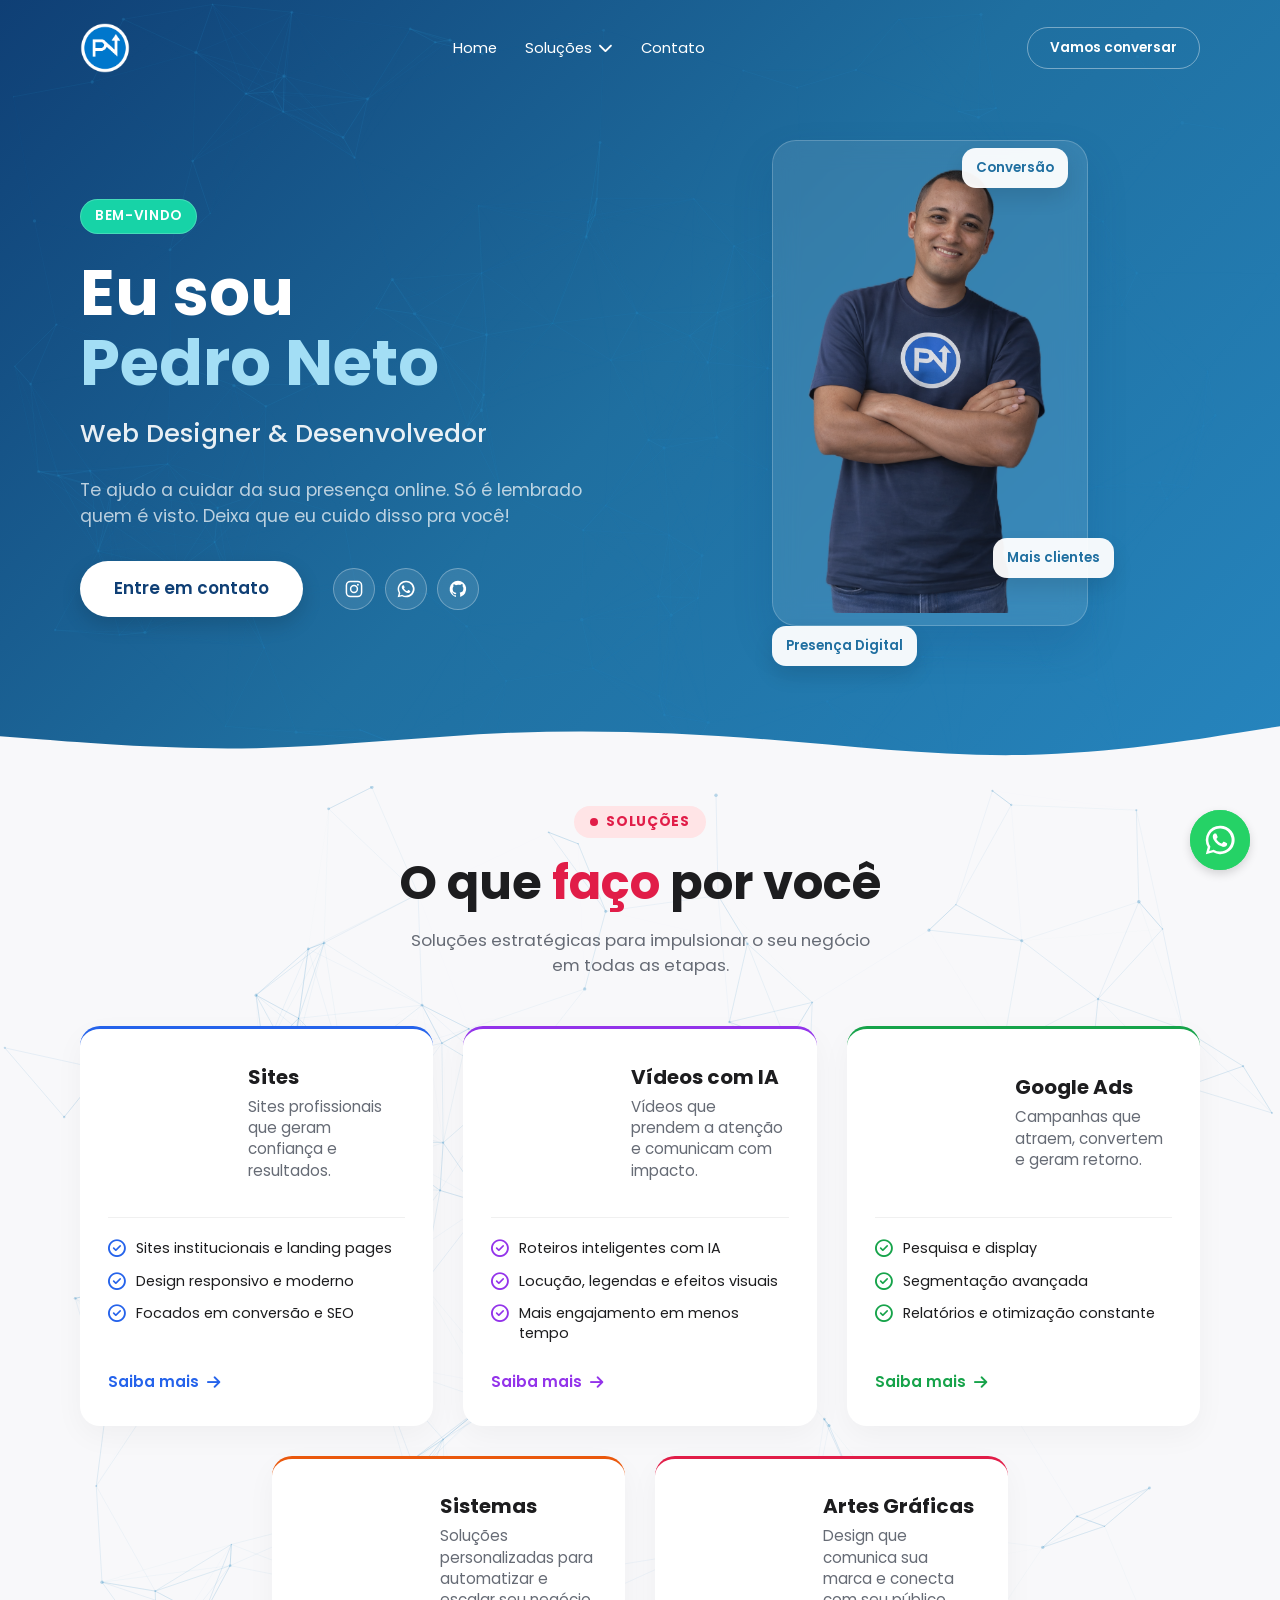
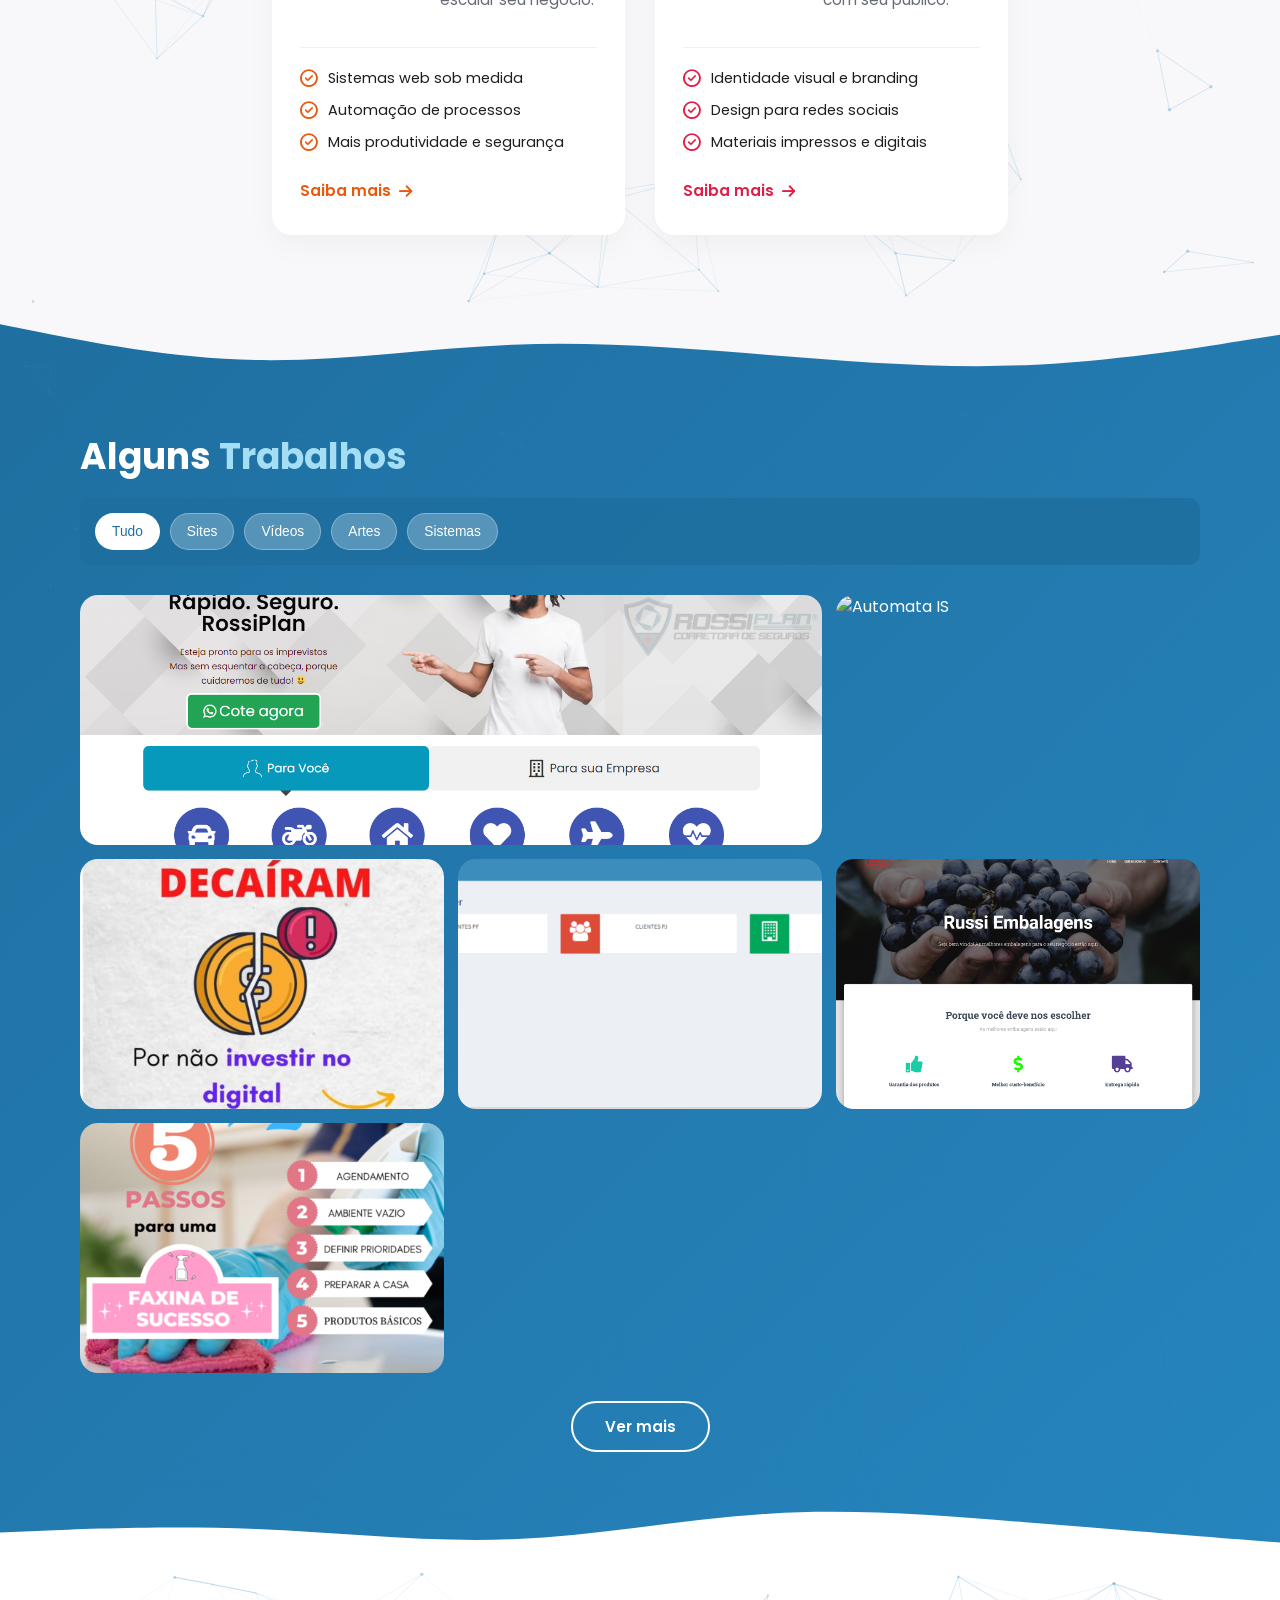
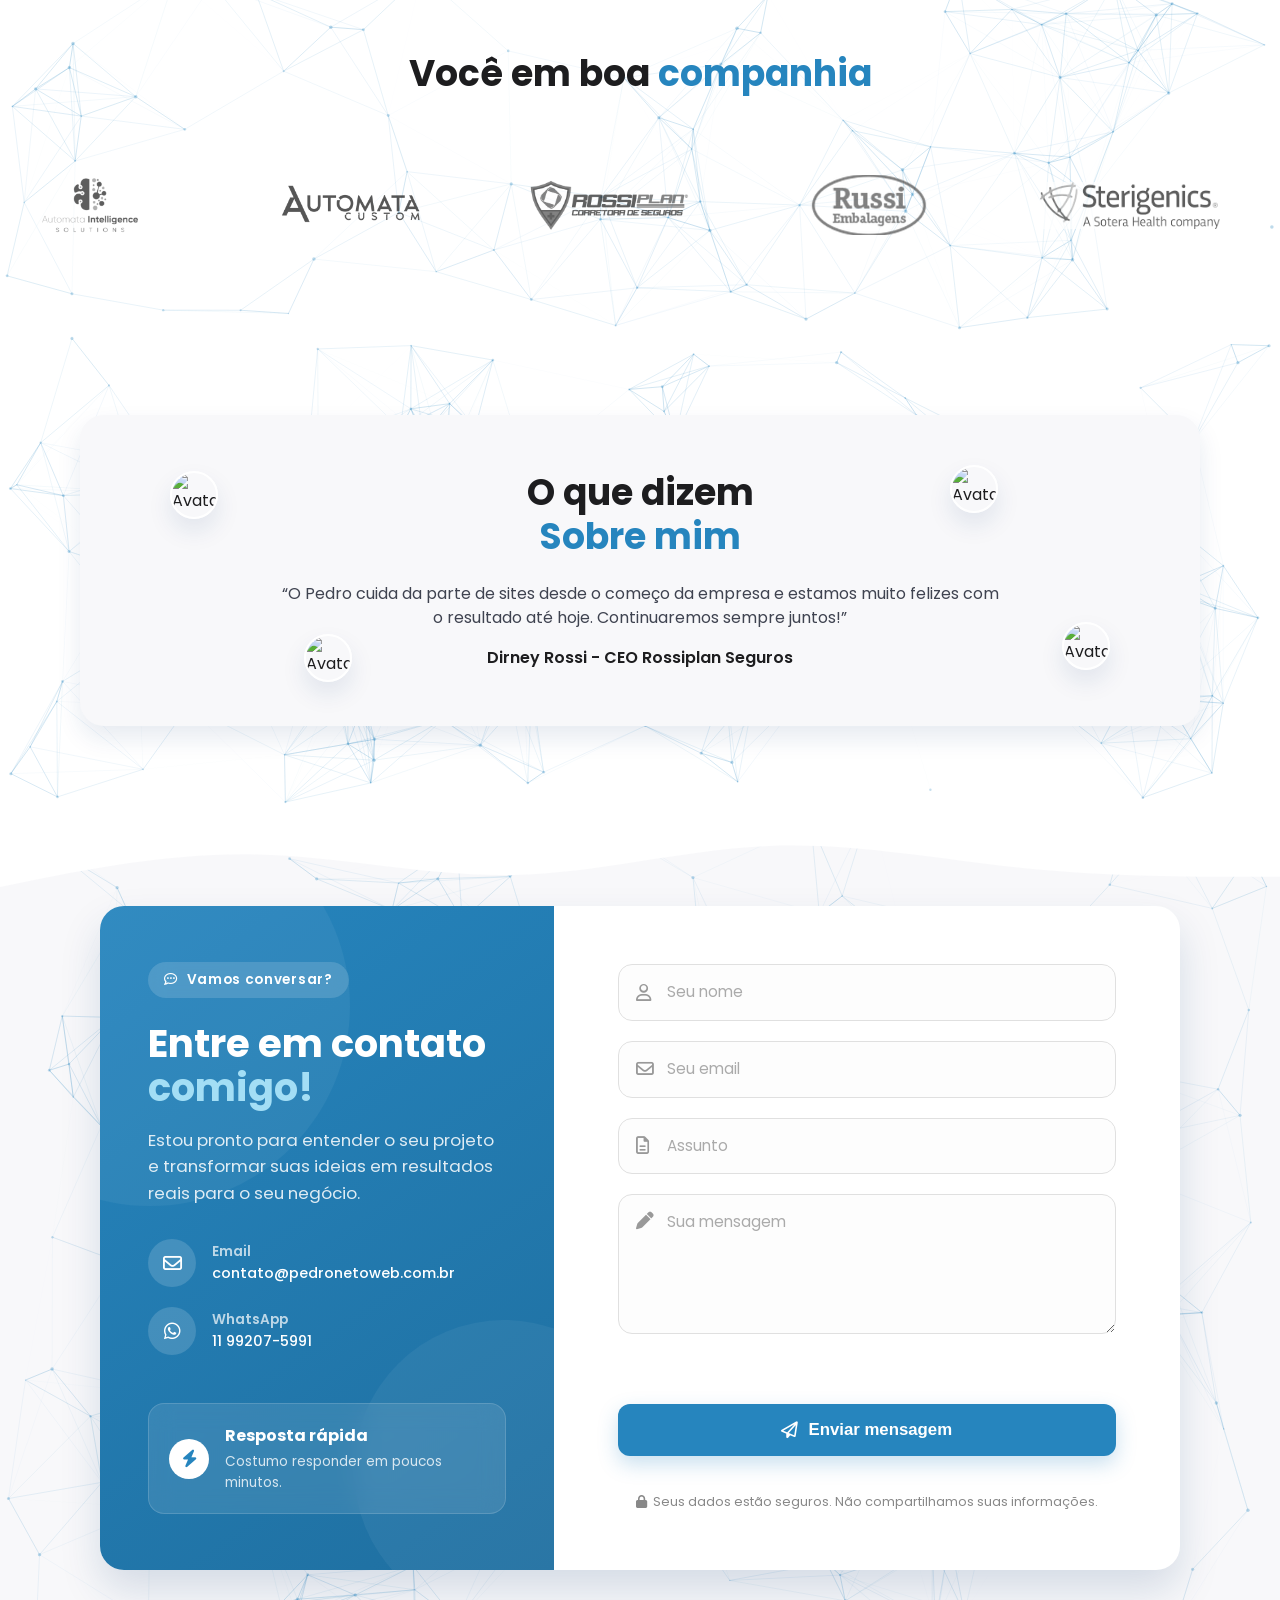
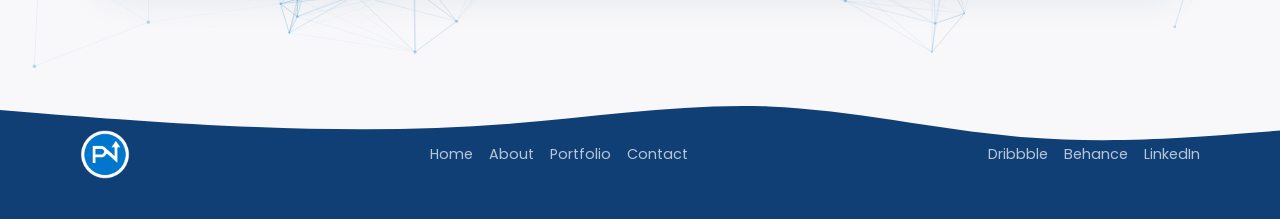
==== commit ab8c660f: "Add files via upload" ====
--- a/index.html
+++ b/index.html
@@ -170,7 +170,7 @@
             Te ajudo a cuidar da sua presença online. Só é lembrado quem é visto. Deixa que eu cuido disso pra você!
           </p>
           <div class="hero-actions">
-            <button class="btn btn-primary">Entre em contato</button>
+            <a href="https://wa.me/5511992075991" target="_blank" class="btn btn-primary">Entre em contato</a>
             <div class="social-links">
               <a target="_blank" class="social-link" href="https://instagram.com/pedronetoweb" aria-label="Instagram">
                 <svg viewBox="0 0 24 24" aria-hidden="true">
--- a/css/style.css
+++ b/css/style.css
@@ -1034,12 +1034,13 @@
 .filter-btn {
   border: 0;
   border-radius: 999px;
-  background: rgba(255, 255, 255, 0.15);
+  background: rgba(255, 255, 255, 0.25);
   color: #fff;
   padding: 10px 16px;
   font-size: 0.86rem;
   cursor: pointer;
   transition: all 0.25s ease;
+  border: 1px solid rgba(255, 255, 255, 0.3);
 }
 
 .filter-btn:hover {
@@ -1049,6 +1050,25 @@
 .filter-btn.active {
   background: #fff;
   color: var(--primary-dark);
+}
+
+@media (max-width: 759px) {
+  .filter-btn {
+    background: rgba(255, 255, 255, 0.85);
+    color: var(--primary-dark);
+    border-color: transparent;
+    font-weight: 600;
+  }
+
+  .filter-btn:hover {
+    background: #fff;
+  }
+
+  .filter-btn.active {
+    background: #fff;
+    color: var(--primary-dark);
+    box-shadow: 0 4px 12px rgba(0, 0, 0, 0.15);
+  }
 }
 
 .portfolio-grid {
@@ -1525,7 +1545,7 @@
 }
 
 .method-val {
-  font-size: 1.05rem;
+  font-size: 0.9rem;
   font-weight: 500;
 }
 
